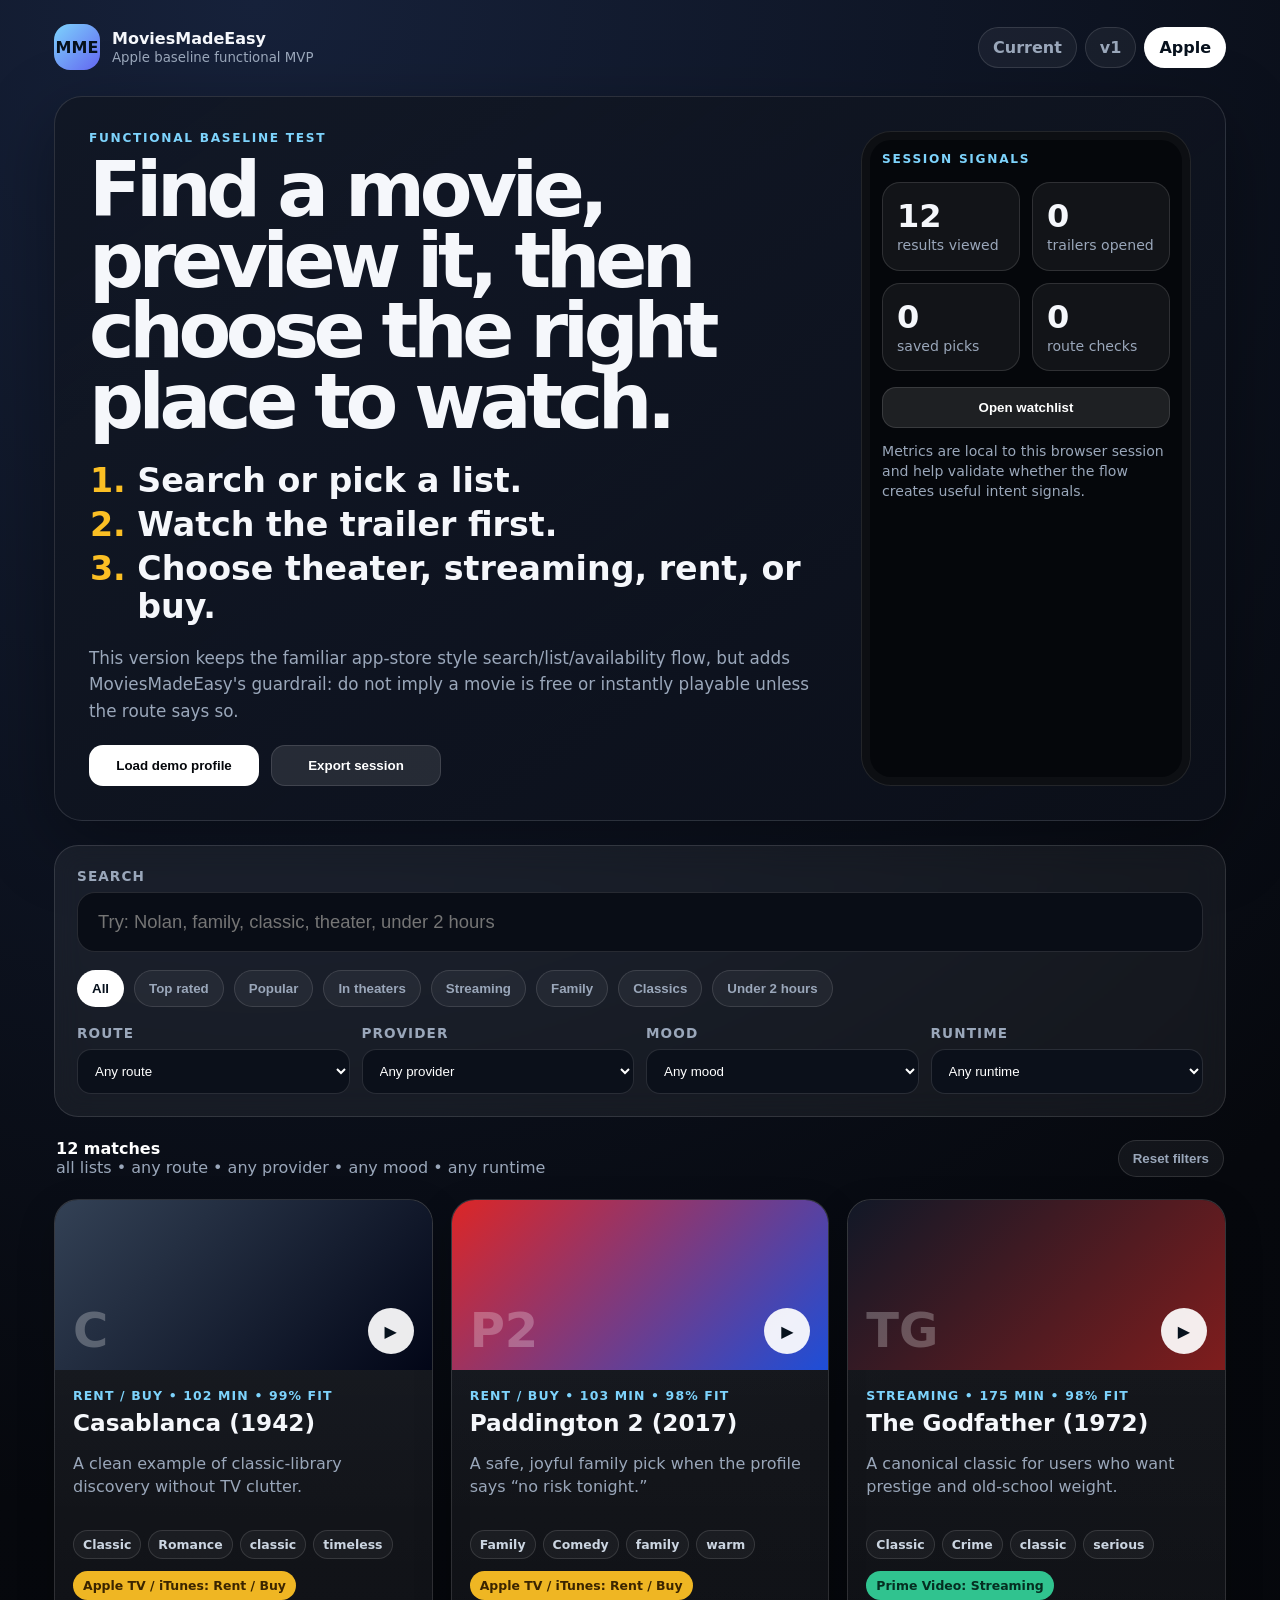
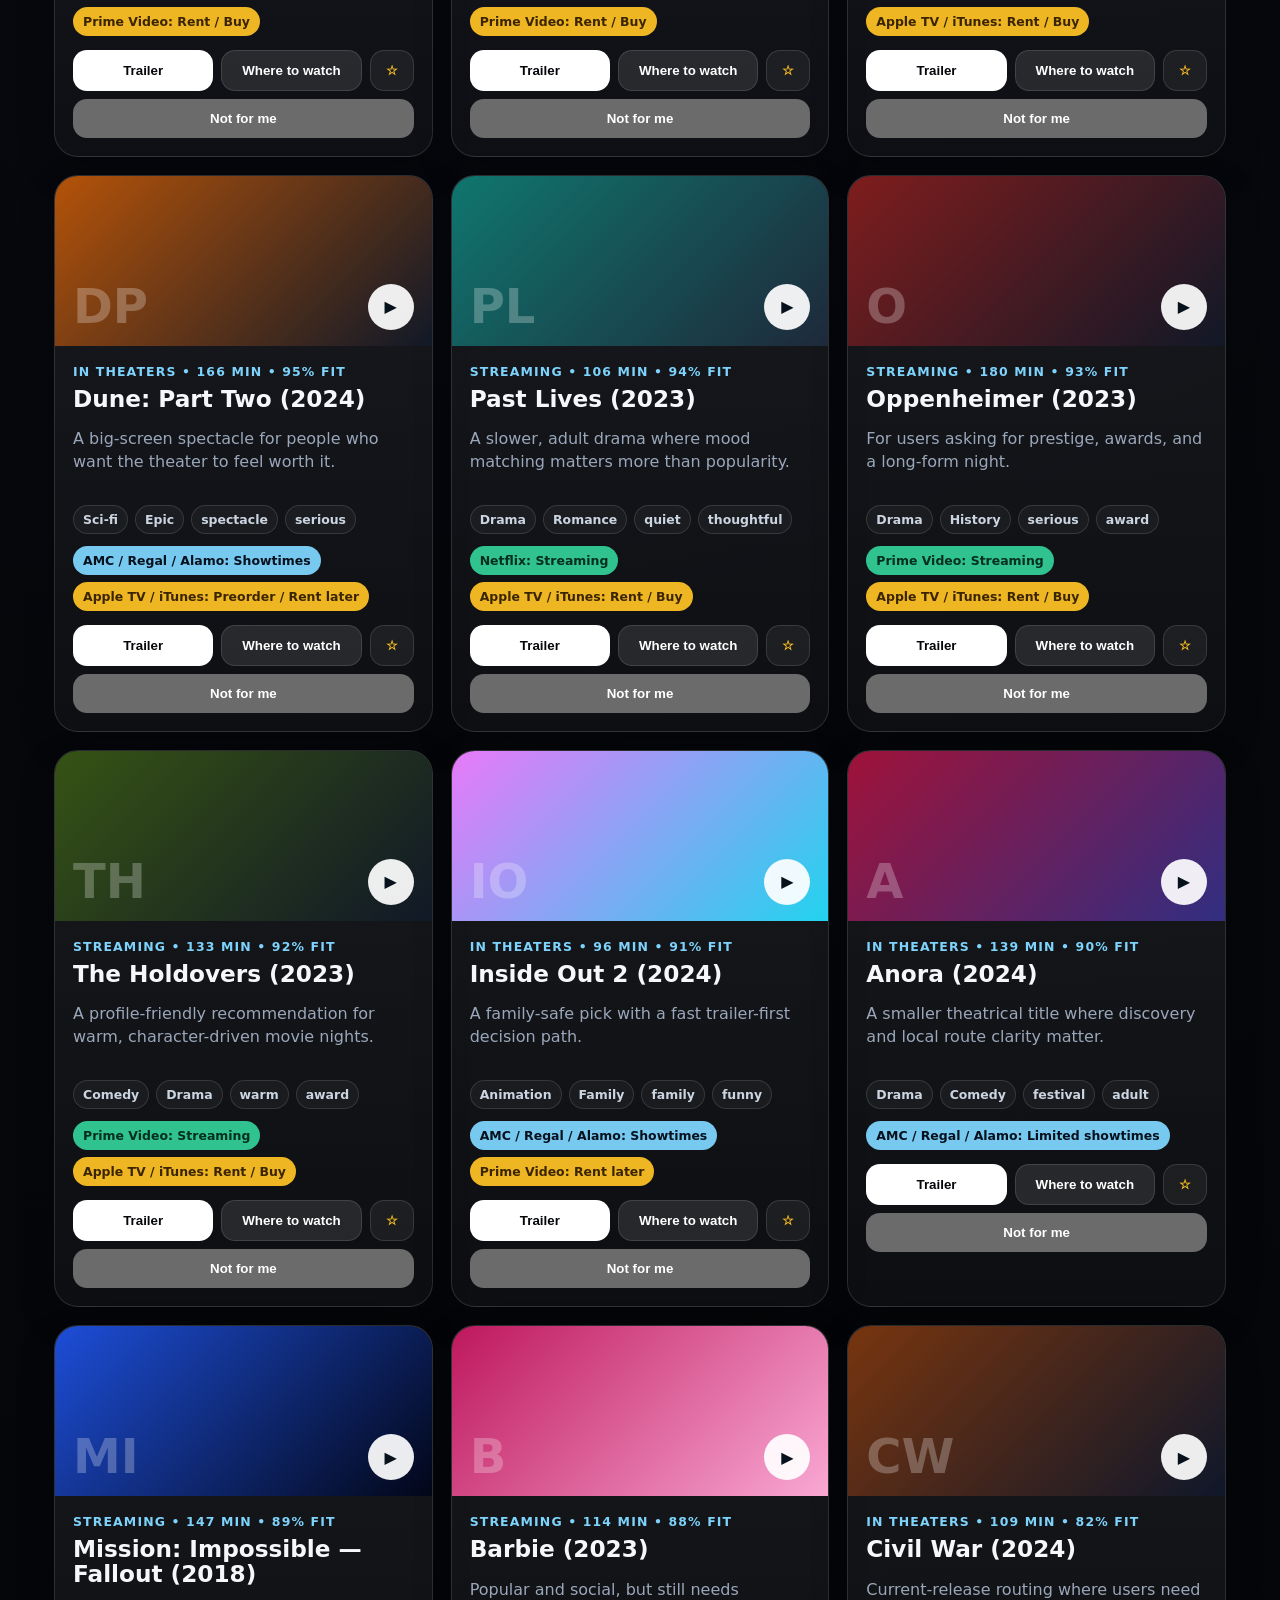
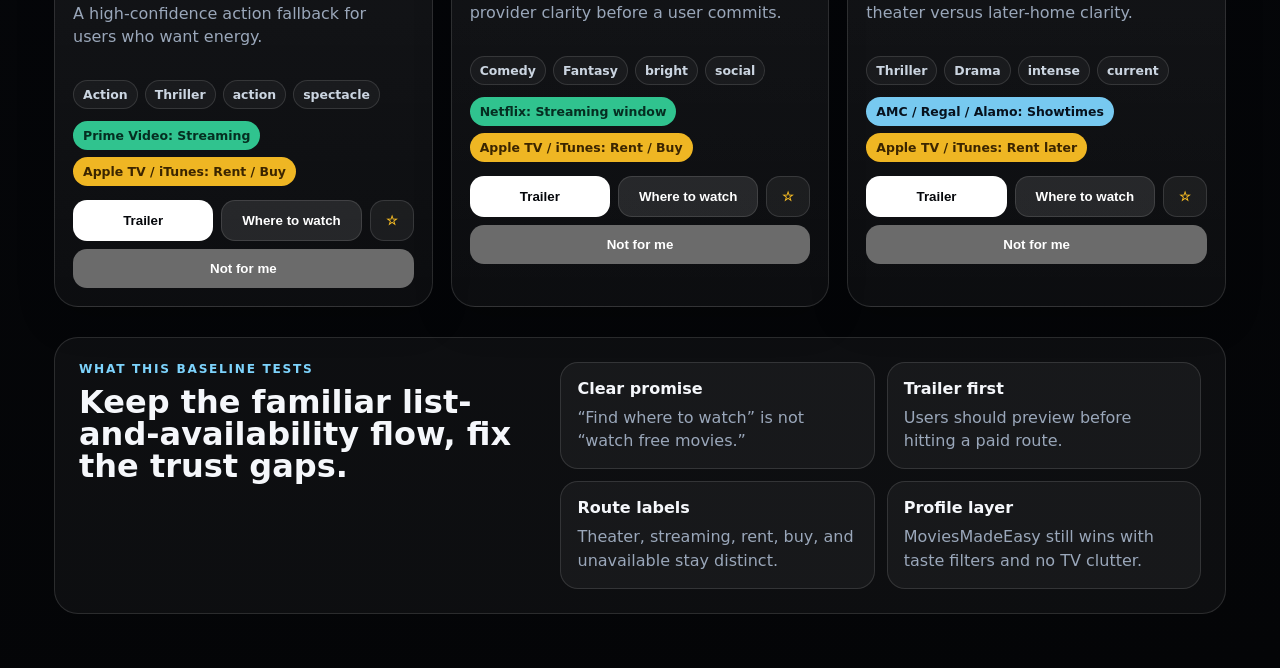
==== mvp/findamovie_mvp_static/apple/index.html @ cdbebbb0 "Polish Apple baseline MVP after VM test" ====
<!doctype html>
<html lang="en">
<head>
  <meta charset="utf-8" />
  <meta name="viewport" content="width=device-width,initial-scale=1" />
  <title>MoviesMadeEasy — Apple Baseline MVP</title>
  <meta name="description" content="Apple App Store baseline-inspired MoviesMadeEasy MVP: search, trailers, watchlist, and clear where-to-watch routing." />
  <link rel="manifest" href="./manifest.webmanifest" />
  <link rel="stylesheet" href="./styles.css" />
</head>
<body>
  <div class="app-shell">
    <header class="topbar">
      <a class="brand" href="../" aria-label="MoviesMadeEasy home">
        <span class="mark">MME</span>
        <span><strong>MoviesMadeEasy</strong><small>Apple baseline functional MVP</small></span>
      </a>
      <nav class="nav-pills" aria-label="Prototype versions">
        <a href="../">Current</a>
        <a href="../v1/">v1</a>
        <a class="active" href="./">Apple</a>
      </nav>
    </header>

    <main>
      <section class="hero">
        <div class="hero-copy">
          <p class="eyebrow">Functional baseline test</p>
          <h1>Find a movie, preview it, then choose the right place to watch.</h1>
          <ol class="hero-steps">
            <li>Search or pick a list.</li>
            <li>Watch the trailer first.</li>
            <li>Choose theater, streaming, rent, or buy.</li>
          </ol>
          <p class="hero-note">This version keeps the familiar app-store style search/list/availability flow, but adds MoviesMadeEasy's guardrail: do not imply a movie is free or instantly playable unless the route says so.</p>
          <div class="hero-actions">
            <button id="loadDemoBtn" class="primary wide">Load demo profile</button>
            <button id="exportBtn" class="secondary wide">Export session</button>
          </div>
        </div>
        <aside class="signal-panel" aria-label="Session signals">
          <p class="eyebrow">Session signals</p>
          <div class="signal-grid">
            <div><strong id="metricViews">0</strong><span>results viewed</span></div>
            <div><strong id="metricTrailers">0</strong><span>trailers opened</span></div>
            <div><strong id="metricSaves">0</strong><span>saved picks</span></div>
            <div><strong id="metricRoutes">0</strong><span>route checks</span></div>
          </div>
          <button id="watchlistBtn" class="secondary full">Open watchlist</button>
          <p class="fineprint">Metrics are local to this browser session and help validate whether the flow creates useful intent signals.</p>
        </aside>
      </section>

      <section class="control-panel" aria-label="Movie search controls">
        <label class="search-box">
          <span>Search</span>
          <input id="searchInput" type="search" placeholder="Try: Nolan, family, classic, theater, under 2 hours" autocomplete="off" />
        </label>

        <div class="quick-lists" role="group" aria-label="Curated lists">
          <button class="chip active" data-list="all">All</button>
          <button class="chip" data-list="top">Top rated</button>
          <button class="chip" data-list="popular">Popular</button>
          <button class="chip" data-list="theaters">In theaters</button>
          <button class="chip" data-list="streaming">Streaming</button>
          <button class="chip" data-list="family">Family</button>
          <button class="chip" data-list="classics">Classics</button>
          <button class="chip" data-list="under2">Under 2 hours</button>
        </div>

        <div class="filters">
          <label>Route
            <select id="routeFilter">
              <option value="all">Any route</option>
              <option value="theater">Theater</option>
              <option value="streaming">Streaming</option>
              <option value="rent-buy">Rent / Buy</option>
            </select>
          </label>
          <label>Provider
            <select id="providerFilter">
              <option value="all">Any provider</option>
              <option value="Netflix">Netflix</option>
              <option value="Prime Video">Prime Video</option>
              <option value="Apple TV / iTunes">Apple TV / iTunes</option>
              <option value="AMC / Regal / Alamo">AMC / Regal / Alamo</option>
            </select>
          </label>
          <label>Mood
            <select id="moodFilter">
              <option value="all">Any mood</option>
              <option value="family">Family</option>
              <option value="classic">Classic</option>
              <option value="serious">Serious</option>
              <option value="funny">Funny</option>
              <option value="award">Award / prestige</option>
            </select>
          </label>
          <label>Runtime
            <select id="runtimeFilter">
              <option value="all">Any runtime</option>
              <option value="under120">Under 2 hours</option>
              <option value="over120">Epic / long</option>
            </select>
          </label>
        </div>
      </section>

      <section class="status-row" aria-live="polite">
        <div><strong id="resultCount">0 matches</strong><span id="activeSummary">Showing all baseline cards</span></div>
        <button id="resetBtn" class="ghost">Reset filters</button>
      </section>

      <section id="movieGrid" class="movie-grid" aria-label="Movie results"></section>

      <section id="emptyState" class="empty-state" hidden>
        <p class="eyebrow">No matches</p>
        <h2>No movie matched that exact combination.</h2>
        <p>Try clearing one filter, switching route/provider, or using a broader mood like classic, family, serious, or funny.</p>
        <button id="emptyResetBtn" class="primary wide">Reset and show all movies</button>
      </section>

      <section class="baseline-lessons">
        <div>
          <p class="eyebrow">What this baseline tests</p>
          <h2>Keep the familiar list-and-availability flow, fix the trust gaps.</h2>
        </div>
        <div class="lesson-grid">
          <article><b>Clear promise</b><span>“Find where to watch” is not “watch free movies.”</span></article>
          <article><b>Trailer first</b><span>Users should preview before hitting a paid route.</span></article>
          <article><b>Route labels</b><span>Theater, streaming, rent, buy, and unavailable stay distinct.</span></article>
          <article><b>Profile layer</b><span>MoviesMadeEasy still wins with taste filters and no TV clutter.</span></article>
        </div>
      </section>
    </main>
  </div>

  <dialog id="detailsDialog">
    <div class="dialog-card">
      <button id="closeDialog" class="close" aria-label="Close details">×</button>
      <div id="dialogBody"></div>
    </div>
  </dialog>

  <dialog id="watchlistDialog">
    <div class="dialog-card">
      <button id="closeWatchlist" class="close" aria-label="Close watchlist">×</button>
      <div id="watchlistBody"></div>
    </div>
  </dialog>

  <template id="movieTemplate">
    <article class="movie-card">
      <div class="poster" aria-hidden="true"><span></span></div>
      <div class="card-body">
        <div class="card-kicker"></div>
        <h3></h3>
        <p class="synopsis"></p>
        <div class="badges"></div>
        <div class="availability"></div>
        <div class="card-actions">
          <button class="primary trailer-btn">Trailer</button>
          <button class="secondary details-btn">Where to watch</button>
          <button class="icon save-btn" aria-label="Save movie">☆</button>
          <button class="danger not-btn">Not for me</button>
        </div>
      </div>
    </article>
  </template>

  <script src="./app.js"></script>
</body>
</html>
---- mvp/findamovie_mvp_static/apple/styles.css ----
:root{
  color-scheme:dark;
  --bg:#06080d;--panel:#111724;--panel2:#171f31;--line:rgba(255,255,255,.12);
  --text:#f5f7fb;--muted:#9aa7ba;--accent:#7dd3fc;--accent2:#fbbf24;--good:#34d399;--warn:#fb7185;
  --shadow:0 22px 70px rgba(0,0,0,.35);--radius:28px;
  font-family:Inter, ui-sans-serif, system-ui, -apple-system, BlinkMacSystemFont, "Segoe UI", sans-serif;
}
*{box-sizing:border-box} body{margin:0;background:radial-gradient(circle at 20% 0%,#16213a 0,#06080d 38%,#040507 100%);color:var(--text)}
a{color:inherit;text-decoration:none}.app-shell{max-width:1220px;margin:0 auto;padding:24px}.topbar{display:flex;justify-content:space-between;gap:18px;align-items:center;margin-bottom:26px}.brand{display:flex;gap:12px;align-items:center}.mark{display:grid;place-items:center;width:46px;height:46px;border-radius:16px;background:linear-gradient(135deg,var(--accent),#6366f1);font-weight:900;color:#06111c}.brand small{display:block;color:var(--muted);margin-top:2px}.nav-pills{display:flex;gap:8px;flex-wrap:wrap}.nav-pills a,.chip,.ghost{border:1px solid var(--line);background:rgba(255,255,255,.05);border-radius:999px;padding:10px 14px;color:var(--muted);font-weight:700}.nav-pills a.active,.chip.active{background:#fff;color:#07111d}.hero{display:grid;grid-template-columns:minmax(0,1fr) 330px;gap:32px;align-items:stretch;padding:34px;border:1px solid var(--line);border-radius:var(--radius);background:linear-gradient(145deg,rgba(17,23,36,.92),rgba(12,16,26,.75));box-shadow:var(--shadow)}.eyebrow{text-transform:uppercase;letter-spacing:.14em;font-size:.76rem;color:var(--accent);font-weight:900;margin:0 0 10px}.hero h1{font-size:clamp(2.4rem,6vw,5.6rem);line-height:.92;letter-spacing:-.07em;margin:0 0 24px}.hero-steps{margin:0 0 18px;padding-left:1.45em;font-size:clamp(1.25rem,2.6vw,2.1rem);font-weight:900;line-height:1.15}.hero-steps li{margin:.18em 0}.hero-steps li::marker{color:var(--accent2)}.hero-note{max-width:780px;color:var(--muted);font-size:1.05rem;line-height:1.6}.hero-actions{display:flex;gap:12px;flex-wrap:wrap;margin-top:20px}.wide{min-width:170px}.signal-panel{background:#05070b;border:1px solid var(--line);border-radius:30px;padding:20px;box-shadow:inset 0 0 0 8px rgba(255,255,255,.03)}.signal-grid{display:grid;grid-template-columns:1fr 1fr;gap:12px;margin:16px 0}.signal-grid div{border:1px solid var(--line);border-radius:18px;padding:14px;background:rgba(255,255,255,.055)}.signal-grid strong{display:block;font-size:2rem}.signal-grid span,.fineprint{color:var(--muted);font-size:.88rem;line-height:1.4}.full{width:100%}.control-panel{margin-top:24px;padding:22px;border:1px solid var(--line);border-radius:24px;background:rgba(255,255,255,.055);backdrop-filter:blur(14px)}.search-box{display:block}.search-box span,.filters label{display:block;color:var(--muted);font-size:.85rem;font-weight:800;text-transform:uppercase;letter-spacing:.08em}.search-box input{width:100%;margin-top:8px;border:1px solid var(--line);border-radius:18px;background:#090d16;color:#fff;padding:18px 20px;font-size:1.15rem;outline:none}.search-box input:focus{border-color:var(--accent);box-shadow:0 0 0 4px rgba(125,211,252,.12)}.quick-lists{display:flex;gap:10px;flex-wrap:wrap;margin:18px 0}.chip{cursor:pointer}.filters{display:grid;grid-template-columns:repeat(4,minmax(0,1fr));gap:12px}.filters select{width:100%;margin-top:8px;border:1px solid var(--line);border-radius:14px;background:#0b101a;color:#fff;padding:13px}.status-row{display:flex;gap:12px;align-items:center;justify-content:space-between;margin:22px 2px;color:var(--muted)}.status-row strong{display:block;color:#fff}.status-row span{display:block}.ghost{cursor:pointer}.movie-grid{display:grid;grid-template-columns:repeat(3,minmax(0,1fr));gap:18px}.movie-card{display:grid;grid-template-rows:170px 1fr;overflow:hidden;border:1px solid var(--line);border-radius:24px;background:linear-gradient(180deg,rgba(255,255,255,.075),rgba(255,255,255,.035));box-shadow:0 14px 36px rgba(0,0,0,.22)}.poster{background:linear-gradient(135deg,var(--posterA,#1d4ed8),var(--posterB,#0f172a));position:relative}.poster span{position:absolute;left:18px;bottom:16px;font-weight:900;font-size:3rem;line-height:1;color:rgba(255,255,255,.26)}.poster::after{content:"▶";position:absolute;right:18px;bottom:16px;width:46px;height:46px;border-radius:50%;background:rgba(255,255,255,.92);color:#06111c;display:grid;place-items:center;font-weight:900}.card-body{padding:18px}.card-kicker{font-size:.78rem;text-transform:uppercase;color:var(--accent);letter-spacing:.09em;font-weight:900}.movie-card h3{font-size:1.45rem;line-height:1.05;margin:8px 0}.synopsis{color:var(--muted);line-height:1.45;min-height:62px}.badges,.availability{display:flex;gap:7px;flex-wrap:wrap;margin:12px 0}.badge,.provider{border:1px solid var(--line);border-radius:999px;padding:6px 9px;font-size:.78rem;font-weight:800;color:#cbd5e1;background:rgba(255,255,255,.04)}.provider.available{color:#052e21;background:rgba(52,211,153,.92);border-color:transparent}.provider.paid{color:#3b2500;background:rgba(251,191,36,.95);border-color:transparent}.provider.theater{color:#07111d;background:rgba(125,211,252,.95);border-color:transparent}.card-actions{display:grid;grid-template-columns:1fr 1fr 44px;gap:8px;margin-top:14px}.card-actions .danger{grid-column:1/-1}.primary,.secondary,.icon,.danger{border:0;border-radius:14px;padding:12px;font-weight:900;cursor:pointer}.primary{background:#fff;color:#05070b}.secondary{background:rgba(255,255,255,.1);color:#fff;border:1px solid var(--line)}.icon{background:rgba(255,255,255,.06);color:var(--accent2);border:1px solid var(--line)}.baseline-lessons{display:grid;grid-template-columns:1fr 1.4fr;gap:24px;margin:30px 0;padding:24px;border:1px solid var(--line);border-radius:24px;background:rgba(255,255,255,.04)}.baseline-lessons h2{font-size:2rem;line-height:1;margin:0}.lesson-grid{display:grid;grid-template-columns:repeat(2,minmax(0,1fr));gap:12px}.lesson-grid article{border:1px solid var(--line);border-radius:18px;padding:16px;background:rgba(255,255,255,.045)}.lesson-grid b,.lesson-grid span{display:block}.lesson-grid span{color:var(--muted);margin-top:8px;line-height:1.45}dialog{border:0;background:transparent;padding:0;max-width:min(800px,94vw)}dialog::backdrop{background:rgba(0,0,0,.72);backdrop-filter:blur(10px)}.dialog-card{position:relative;padding:26px;border:1px solid var(--line);border-radius:26px;background:#0b101a;box-shadow:var(--shadow)}.close{position:absolute;right:16px;top:16px;border:0;width:42px;height:42px;border-radius:50%;background:#fff;color:#111;font-size:1.5rem;cursor:pointer}.dialog-card h2{font-size:2.3rem;margin:0 48px 8px 0}.route-list{display:grid;gap:10px;margin-top:16px}.route-row{display:flex;justify-content:space-between;gap:16px;border:1px solid var(--line);border-radius:16px;padding:14px;background:rgba(255,255,255,.04)}.route-row span{color:var(--muted)}.watchlist-item{display:grid;grid-template-columns:1fr auto;gap:12px;border:1px solid var(--line);border-radius:16px;padding:14px;margin:10px 0;background:rgba(255,255,255,.045)}.watchlist-item b,.watchlist-item span{display:block}.watchlist-item span{margin-top:4px;color:var(--muted)}.empty{padding:20px;border:1px dashed var(--line);border-radius:18px;color:var(--muted)}
@media (max-width:980px){.hero{grid-template-columns:1fr}.movie-grid{grid-template-columns:repeat(2,minmax(0,1fr))}.baseline-lessons{grid-template-columns:1fr}.filters{grid-template-columns:repeat(2,minmax(0,1fr))}}@media (max-width:620px){.app-shell{padding:14px}.topbar{align-items:flex-start;flex-direction:column}.hero{padding:22px}.movie-grid,.lesson-grid,.filters{grid-template-columns:1fr}.card-actions{grid-template-columns:1fr}.card-actions .danger{grid-column:auto}.status-row{align-items:flex-start;flex-direction:column}.signal-grid{grid-template-columns:1fr}}

.empty-state{margin:22px 0;padding:26px;border:1px dashed var(--line);border-radius:24px;background:rgba(255,255,255,.035);text-align:left}.empty-state h2{margin:0 0 10px;font-size:1.9rem}.empty-state p{color:var(--muted);line-height:1.55;max-width:680px}.empty-state[hidden]{display:none!important}
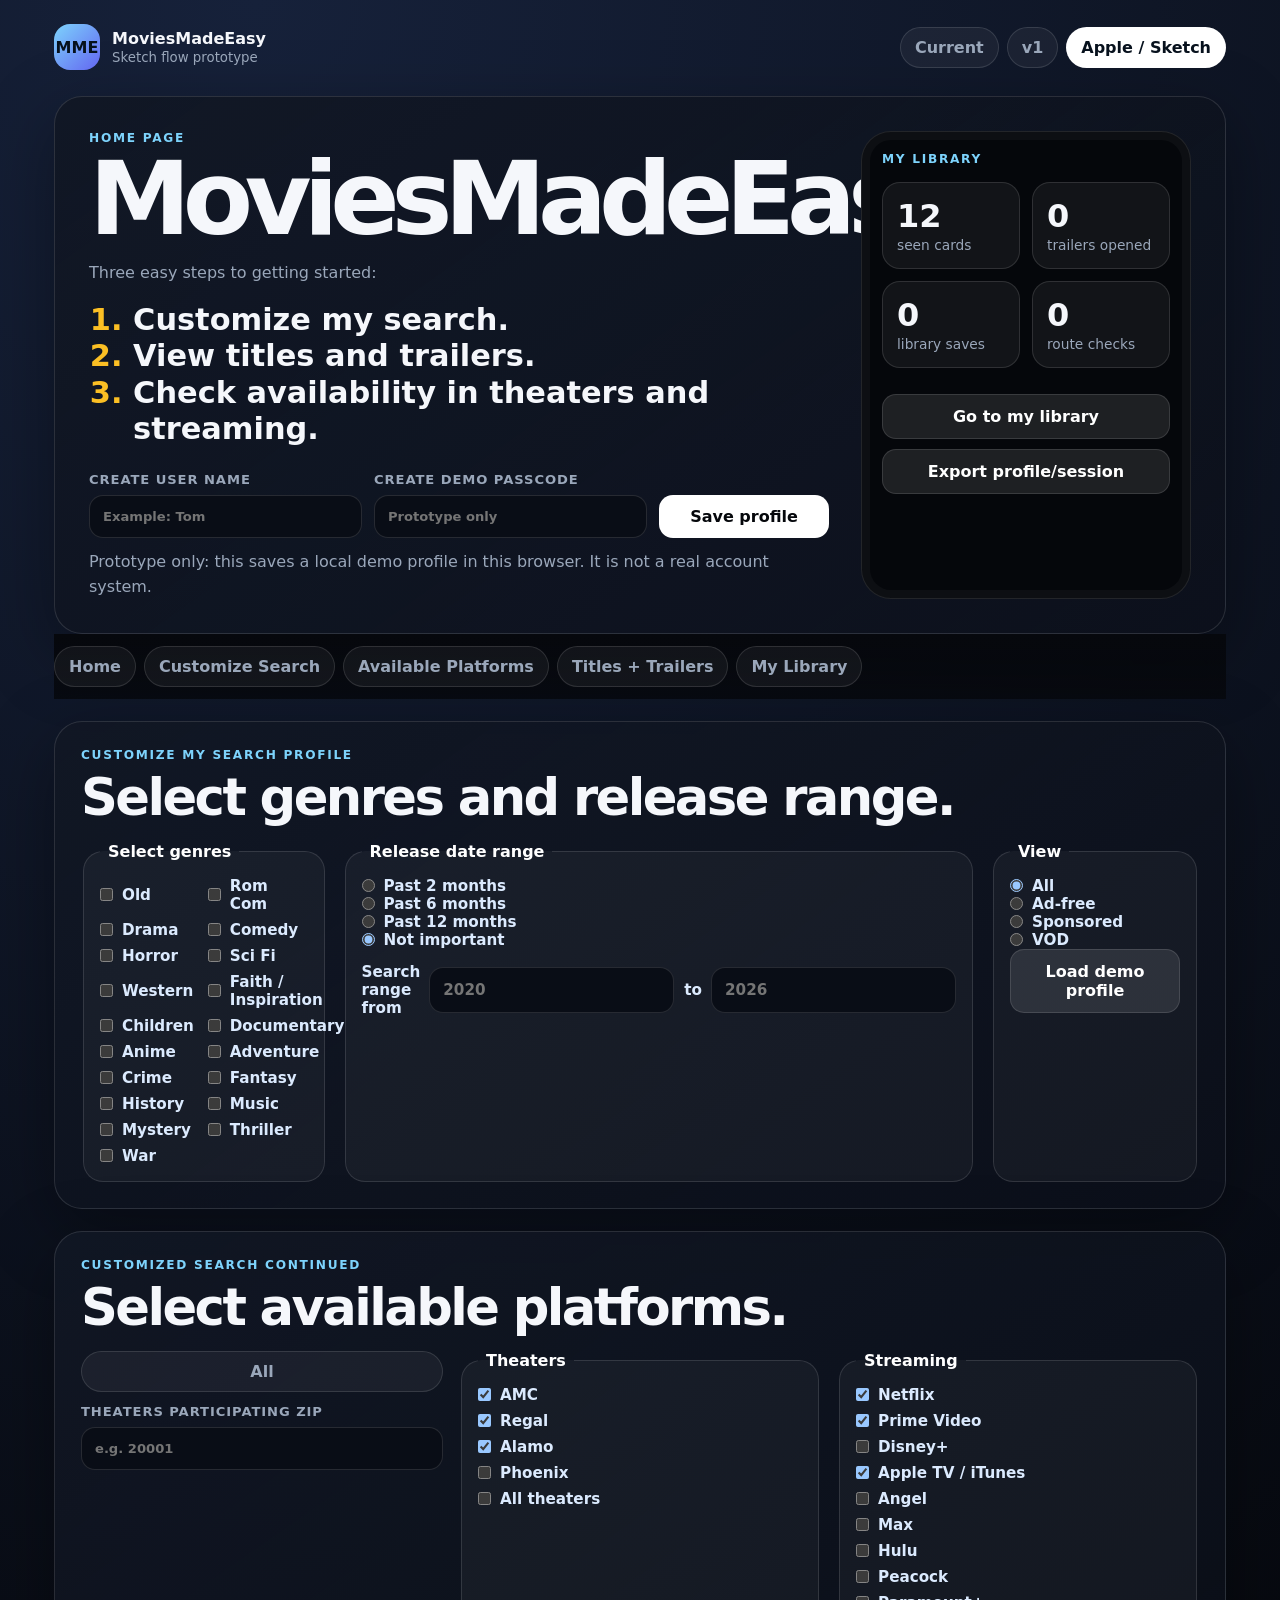
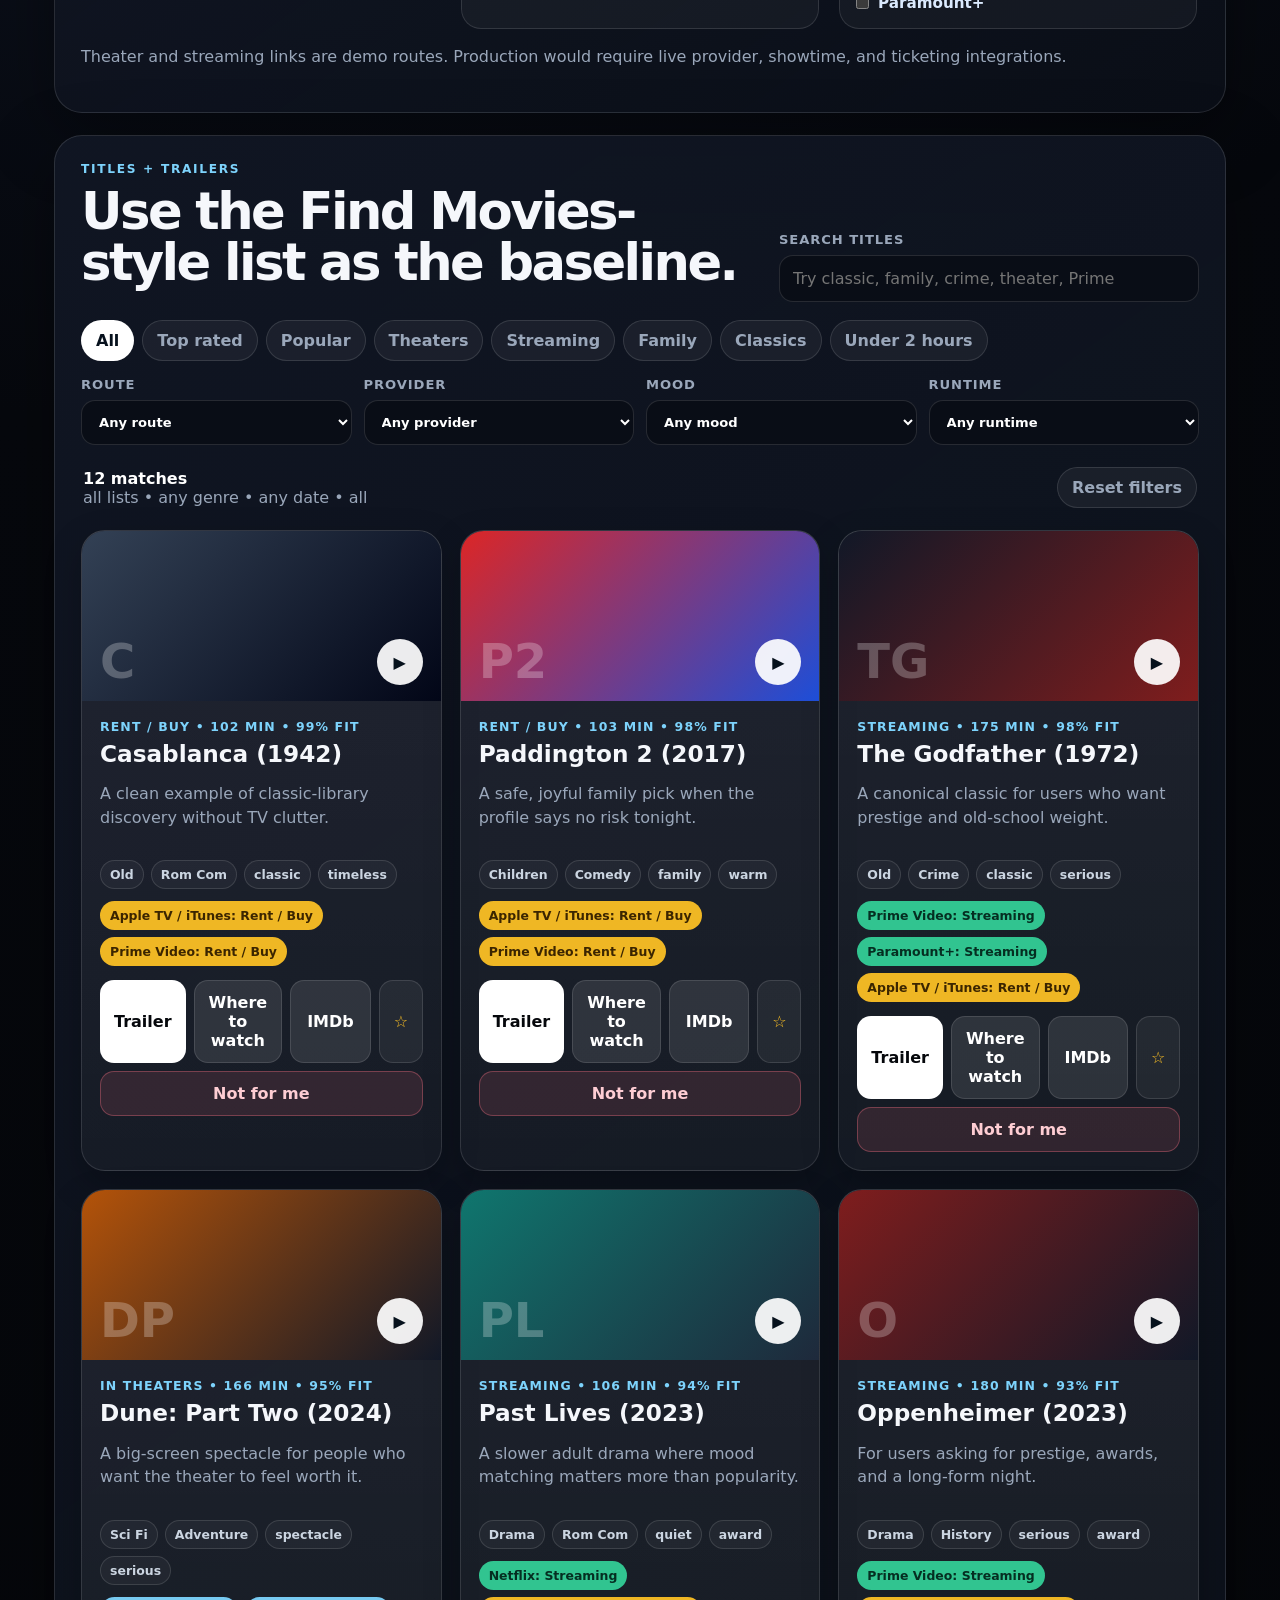
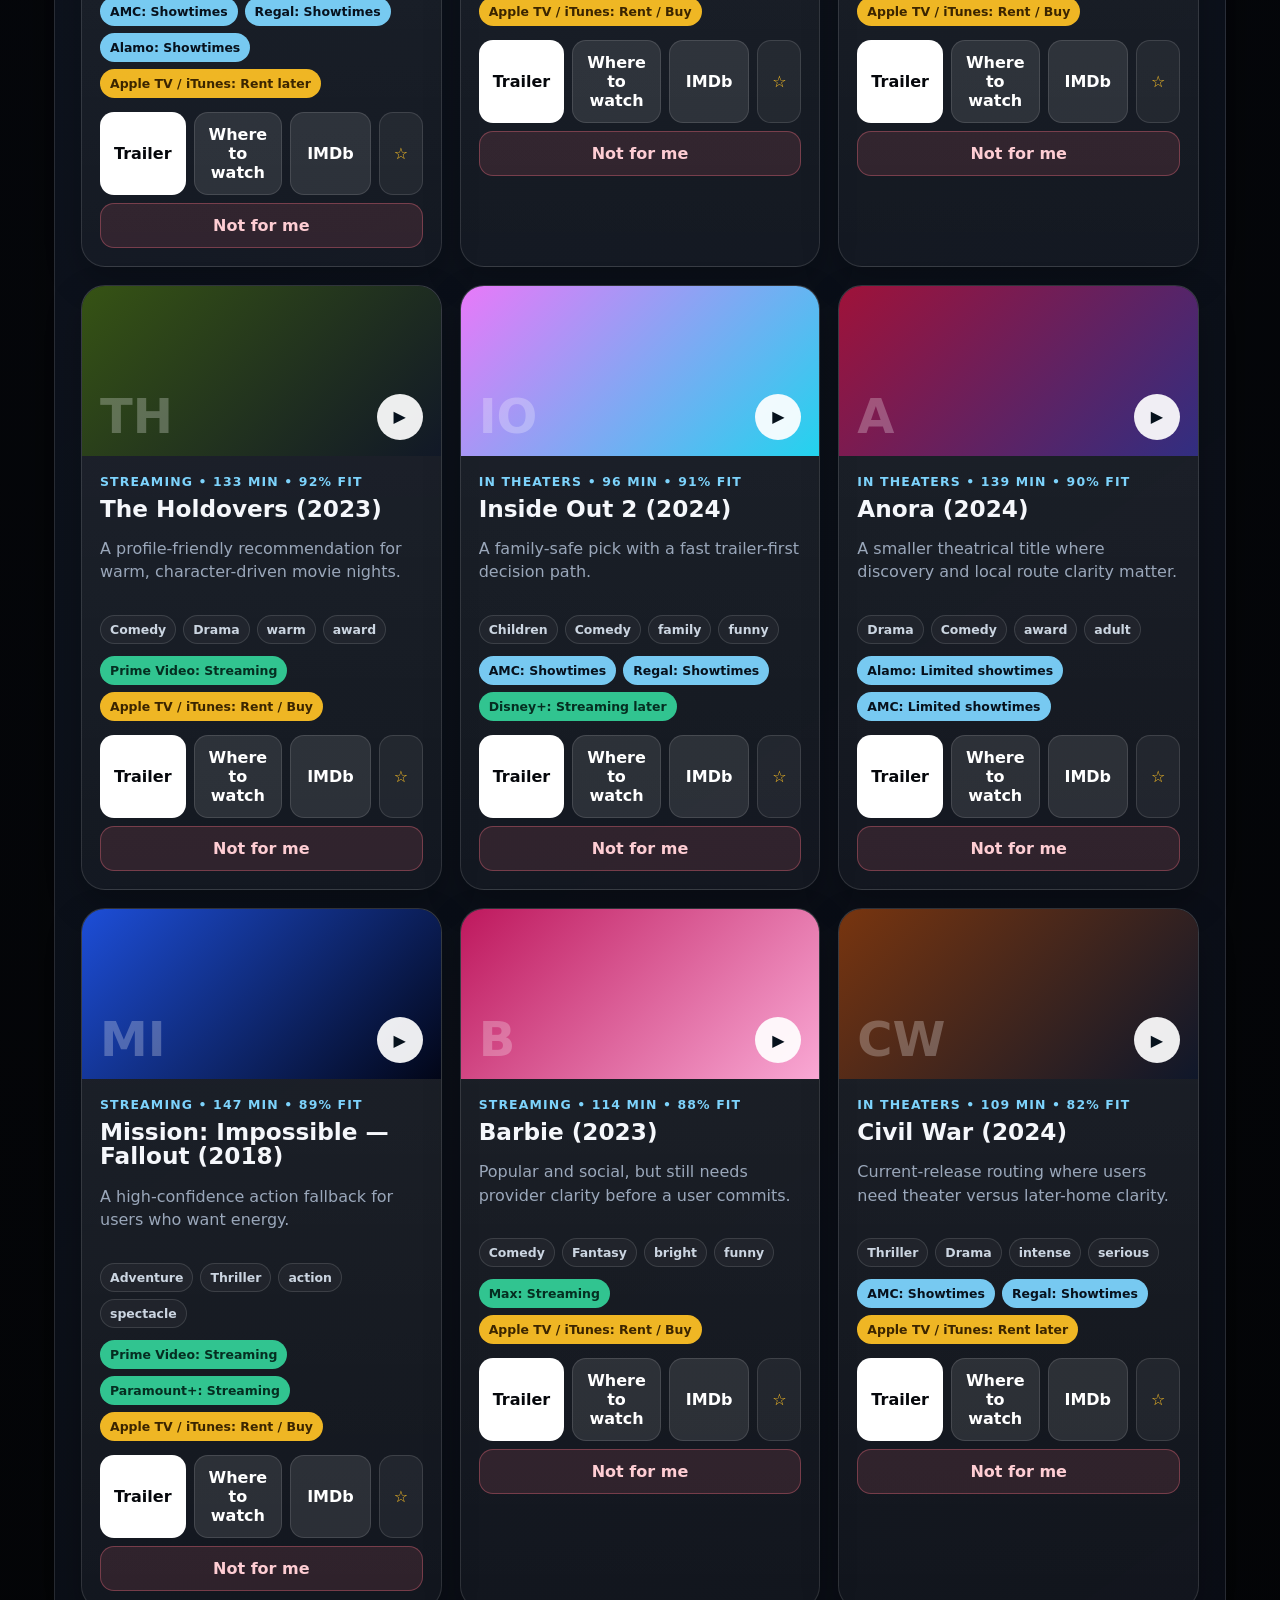
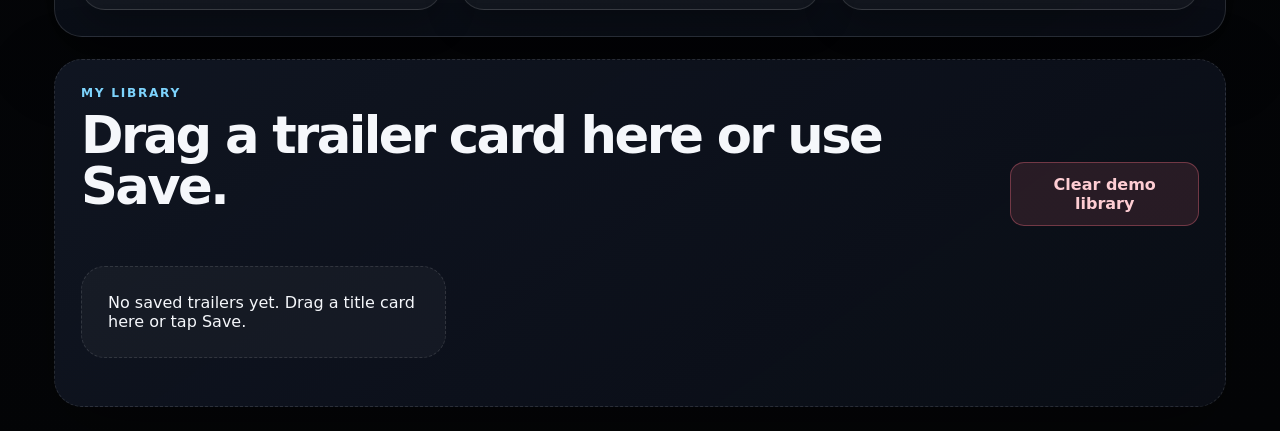
==== commit dabce254: "Apply handwritten sketch flow to Apple MVP" ====
--- a/mvp/findamovie_mvp_static/apple/index.html
+++ b/mvp/findamovie_mvp_static/apple/index.html
@@ -3,8 +3,8 @@
 <head>
   <meta charset="utf-8" />
   <meta name="viewport" content="width=device-width,initial-scale=1" />
-  <title>MoviesMadeEasy — Apple Baseline MVP</title>
-  <meta name="description" content="Apple App Store baseline-inspired MoviesMadeEasy MVP: search, trailers, watchlist, and clear where-to-watch routing." />
+  <title>MoviesMadeEasy — Sketch Flow MVP</title>
+  <meta name="description" content="MoviesMadeEasy prototype from hand-sketched home, search profile, platforms, trailers, and library flow." />
   <link rel="manifest" href="./manifest.webmanifest" />
   <link rel="stylesheet" href="./styles.css" />
 </head>
@@ -13,55 +13,124 @@
     <header class="topbar">
       <a class="brand" href="../" aria-label="MoviesMadeEasy home">
         <span class="mark">MME</span>
-        <span><strong>MoviesMadeEasy</strong><small>Apple baseline functional MVP</small></span>
+        <span><strong>MoviesMadeEasy</strong><small>Sketch flow prototype</small></span>
       </a>
       <nav class="nav-pills" aria-label="Prototype versions">
         <a href="../">Current</a>
         <a href="../v1/">v1</a>
-        <a class="active" href="./">Apple</a>
+        <a class="active" href="./">Apple / Sketch</a>
       </nav>
     </header>
 
     <main>
-      <section class="hero">
+      <section class="hero" id="home">
         <div class="hero-copy">
-          <p class="eyebrow">Functional baseline test</p>
-          <h1>Find a movie, preview it, then choose the right place to watch.</h1>
+          <p class="eyebrow">Home page</p>
+          <h1>MoviesMadeEasy</h1>
+          <p class="hero-note">Three easy steps to getting started:</p>
           <ol class="hero-steps">
-            <li>Search or pick a list.</li>
-            <li>Watch the trailer first.</li>
-            <li>Choose theater, streaming, rent, or buy.</li>
+            <li>Customize my search.</li>
+            <li>View titles and trailers.</li>
+            <li>Check availability in theaters and streaming.</li>
           </ol>
-          <p class="hero-note">This version keeps the familiar app-store style search/list/availability flow, but adds MoviesMadeEasy's guardrail: do not imply a movie is free or instantly playable unless the route says so.</p>
-          <div class="hero-actions">
-            <button id="loadDemoBtn" class="primary wide">Load demo profile</button>
-            <button id="exportBtn" class="secondary wide">Export session</button>
+          <div class="home-account">
+            <label>Create user name<input id="userNameInput" autocomplete="username" placeholder="Example: Tom" /></label>
+            <label>Create demo passcode<input id="passcodeInput" type="password" autocomplete="new-password" placeholder="Prototype only" /></label>
+            <button id="saveProfileBtn" class="primary wide">Save profile</button>
+            <p class="fineprint">Prototype only: this saves a local demo profile in this browser. It is not a real account system.</p>
           </div>
         </div>
         <aside class="signal-panel" aria-label="Session signals">
-          <p class="eyebrow">Session signals</p>
+          <p class="eyebrow">My library</p>
           <div class="signal-grid">
-            <div><strong id="metricViews">0</strong><span>results viewed</span></div>
+            <div><strong id="metricViews">0</strong><span>seen cards</span></div>
             <div><strong id="metricTrailers">0</strong><span>trailers opened</span></div>
-            <div><strong id="metricSaves">0</strong><span>saved picks</span></div>
+            <div><strong id="metricSaves">0</strong><span>library saves</span></div>
             <div><strong id="metricRoutes">0</strong><span>route checks</span></div>
           </div>
-          <button id="watchlistBtn" class="secondary full">Open watchlist</button>
-          <p class="fineprint">Metrics are local to this browser session and help validate whether the flow creates useful intent signals.</p>
+          <button id="libraryTopBtn" class="secondary full">Go to my library</button>
+          <button id="exportBtn" class="secondary full">Export profile/session</button>
         </aside>
       </section>
 
-      <section class="control-panel" aria-label="Movie search controls">
-        <label class="search-box">
-          <span>Search</span>
-          <input id="searchInput" type="search" placeholder="Try: Nolan, family, classic, theater, under 2 hours" autocomplete="off" />
-        </label>
+      <nav class="flow-tabs" aria-label="MoviesMadeEasy flow">
+        <a href="#home">Home</a>
+        <a href="#profile">Customize Search</a>
+        <a href="#platforms">Available Platforms</a>
+        <a href="#titles">Titles + Trailers</a>
+        <a href="#library">My Library</a>
+      </nav>
+
+      <section id="profile" class="panel-block">
+        <div class="section-head">
+          <p class="eyebrow">Customize my search profile</p>
+          <h2>Select genres and release range.</h2>
+        </div>
+        <div class="profile-grid">
+          <fieldset class="genre-box">
+            <legend>Select genres</legend>
+            <div id="genreList" class="check-grid"></div>
+          </fieldset>
+          <fieldset class="release-box">
+            <legend>Release date range</legend>
+            <label><input type="radio" name="releaseRange" value="2" /> Past 2 months</label>
+            <label><input type="radio" name="releaseRange" value="6" /> Past 6 months</label>
+            <label><input type="radio" name="releaseRange" value="12" /> Past 12 months</label>
+            <label><input type="radio" name="releaseRange" value="any" checked /> Not important</label>
+            <div class="date-range">
+              <label>Search range from<input id="fromYearInput" inputmode="numeric" placeholder="2020" /></label>
+              <label>to<input id="toYearInput" inputmode="numeric" placeholder="2026" /></label>
+            </div>
+          </fieldset>
+          <fieldset class="view-box">
+            <legend>View</legend>
+            <label><input type="radio" name="viewType" value="all" checked /> All</label>
+            <label><input type="radio" name="viewType" value="ad-free" /> Ad-free</label>
+            <label><input type="radio" name="viewType" value="sponsored" /> Sponsored</label>
+            <label><input type="radio" name="viewType" value="vod" /> VOD</label>
+            <button id="loadDemoBtn" class="secondary wide">Load demo profile</button>
+          </fieldset>
+        </div>
+      </section>
+
+      <section id="platforms" class="panel-block">
+        <div class="section-head">
+          <p class="eyebrow">Customized search continued</p>
+          <h2>Select available platforms.</h2>
+        </div>
+        <div class="platform-layout">
+          <div class="platform-controls">
+            <button id="selectAllPlatformsBtn" class="chip">All</button>
+            <label class="zip-box">Theaters participating ZIP<input id="zipInput" inputmode="numeric" maxlength="10" placeholder="e.g. 20001" /></label>
+          </div>
+          <fieldset>
+            <legend>Theaters</legend>
+            <div id="theaterList" class="check-grid compact"></div>
+          </fieldset>
+          <fieldset>
+            <legend>Streaming</legend>
+            <div id="streamingList" class="check-grid compact"></div>
+          </fieldset>
+        </div>
+        <p class="fineprint">Theater and streaming links are demo routes. Production would require live provider, showtime, and ticketing integrations.</p>
+      </section>
+
+      <section id="titles" class="panel-block">
+        <div class="section-head split-head">
+          <div>
+            <p class="eyebrow">Titles + Trailers</p>
+            <h2>Use the Find Movies-style list as the baseline.</h2>
+          </div>
+          <div class="head-actions">
+            <label class="search-box"><span>Search titles</span><input id="searchInput" type="search" placeholder="Try classic, family, crime, theater, Prime" /></label>
+          </div>
+        </div>
 
         <div class="quick-lists" role="group" aria-label="Curated lists">
           <button class="chip active" data-list="all">All</button>
           <button class="chip" data-list="top">Top rated</button>
           <button class="chip" data-list="popular">Popular</button>
-          <button class="chip" data-list="theaters">In theaters</button>
+          <button class="chip" data-list="theaters">Theaters</button>
           <button class="chip" data-list="streaming">Streaming</button>
           <button class="chip" data-list="family">Family</button>
           <button class="chip" data-list="classics">Classics</button>
@@ -69,88 +138,44 @@
         </div>
 
         <div class="filters">
-          <label>Route
-            <select id="routeFilter">
-              <option value="all">Any route</option>
-              <option value="theater">Theater</option>
-              <option value="streaming">Streaming</option>
-              <option value="rent-buy">Rent / Buy</option>
-            </select>
-          </label>
-          <label>Provider
-            <select id="providerFilter">
-              <option value="all">Any provider</option>
-              <option value="Netflix">Netflix</option>
-              <option value="Prime Video">Prime Video</option>
-              <option value="Apple TV / iTunes">Apple TV / iTunes</option>
-              <option value="AMC / Regal / Alamo">AMC / Regal / Alamo</option>
-            </select>
-          </label>
-          <label>Mood
-            <select id="moodFilter">
-              <option value="all">Any mood</option>
-              <option value="family">Family</option>
-              <option value="classic">Classic</option>
-              <option value="serious">Serious</option>
-              <option value="funny">Funny</option>
-              <option value="award">Award / prestige</option>
-            </select>
-          </label>
-          <label>Runtime
-            <select id="runtimeFilter">
-              <option value="all">Any runtime</option>
-              <option value="under120">Under 2 hours</option>
-              <option value="over120">Epic / long</option>
-            </select>
-          </label>
+          <label>Route<select id="routeFilter"><option value="all">Any route</option><option value="theater">Theater</option><option value="streaming">Streaming</option><option value="rent-buy">Rent / Buy</option></select></label>
+          <label>Provider<select id="providerFilter"><option value="all">Selected platforms</option></select></label>
+          <label>Mood<select id="moodFilter"><option value="all">Any mood</option><option value="family">Family</option><option value="classic">Classic</option><option value="serious">Serious</option><option value="funny">Funny</option><option value="award">Award / prestige</option></select></label>
+          <label>Runtime<select id="runtimeFilter"><option value="all">Any runtime</option><option value="under120">Under 2 hours</option><option value="over120">Epic / long</option></select></label>
         </div>
+
+        <section class="status-row" aria-live="polite">
+          <div><strong id="resultCount">0 matches</strong><span id="activeSummary">Showing all baseline cards</span></div>
+          <button id="resetBtn" class="ghost">Reset filters</button>
+        </section>
+
+        <section id="movieGrid" class="movie-grid" aria-label="Movie results"></section>
+
+        <section id="emptyState" class="empty-state" hidden>
+          <p class="eyebrow">No matches</p>
+          <h2>No movie matched that exact combination.</h2>
+          <p>Try clearing a genre, route, platform, or release-date rule.</p>
+          <button id="emptyResetBtn" class="primary wide">Reset and show all movies</button>
+        </section>
       </section>
 
-      <section class="status-row" aria-live="polite">
-        <div><strong id="resultCount">0 matches</strong><span id="activeSummary">Showing all baseline cards</span></div>
-        <button id="resetBtn" class="ghost">Reset filters</button>
-      </section>
-
-      <section id="movieGrid" class="movie-grid" aria-label="Movie results"></section>
-
-      <section id="emptyState" class="empty-state" hidden>
-        <p class="eyebrow">No matches</p>
-        <h2>No movie matched that exact combination.</h2>
-        <p>Try clearing one filter, switching route/provider, or using a broader mood like classic, family, serious, or funny.</p>
-        <button id="emptyResetBtn" class="primary wide">Reset and show all movies</button>
-      </section>
-
-      <section class="baseline-lessons">
-        <div>
-          <p class="eyebrow">What this baseline tests</p>
-          <h2>Keep the familiar list-and-availability flow, fix the trust gaps.</h2>
+      <section id="library" class="panel-block library-drop-zone">
+        <div class="section-head split-head">
+          <div>
+            <p class="eyebrow">My library</p>
+            <h2>Drag a trailer card here or use Save.</h2>
+          </div>
+          <button id="clearLibraryBtn" class="danger">Clear demo library</button>
         </div>
-        <div class="lesson-grid">
-          <article><b>Clear promise</b><span>“Find where to watch” is not “watch free movies.”</span></article>
-          <article><b>Trailer first</b><span>Users should preview before hitting a paid route.</span></article>
-          <article><b>Route labels</b><span>Theater, streaming, rent, buy, and unavailable stay distinct.</span></article>
-          <article><b>Profile layer</b><span>MoviesMadeEasy still wins with taste filters and no TV clutter.</span></article>
-        </div>
+        <div id="libraryBody" class="library-grid"></div>
       </section>
     </main>
   </div>
 
-  <dialog id="detailsDialog">
-    <div class="dialog-card">
-      <button id="closeDialog" class="close" aria-label="Close details">×</button>
-      <div id="dialogBody"></div>
-    </div>
-  </dialog>
-
-  <dialog id="watchlistDialog">
-    <div class="dialog-card">
-      <button id="closeWatchlist" class="close" aria-label="Close watchlist">×</button>
-      <div id="watchlistBody"></div>
-    </div>
-  </dialog>
+  <dialog id="detailsDialog"><div class="dialog-card"><button id="closeDialog" class="close" aria-label="Close details">x</button><div id="dialogBody"></div></div></dialog>
 
   <template id="movieTemplate">
-    <article class="movie-card">
+    <article class="movie-card" draggable="true">
       <div class="poster" aria-hidden="true"><span></span></div>
       <div class="card-body">
         <div class="card-kicker"></div>
@@ -161,6 +186,7 @@
         <div class="card-actions">
           <button class="primary trailer-btn">Trailer</button>
           <button class="secondary details-btn">Where to watch</button>
+          <button class="secondary imdb-btn">IMDb</button>
           <button class="icon save-btn" aria-label="Save movie">☆</button>
           <button class="danger not-btn">Not for me</button>
         </div>
--- a/mvp/findamovie_mvp_static/apple/styles.css
+++ b/mvp/findamovie_mvp_static/apple/styles.css
@@ -1,12 +1 @@
-:root{
-  color-scheme:dark;
-  --bg:#06080d;--panel:#111724;--panel2:#171f31;--line:rgba(255,255,255,.12);
-  --text:#f5f7fb;--muted:#9aa7ba;--accent:#7dd3fc;--accent2:#fbbf24;--good:#34d399;--warn:#fb7185;
-  --shadow:0 22px 70px rgba(0,0,0,.35);--radius:28px;
-  font-family:Inter, ui-sans-serif, system-ui, -apple-system, BlinkMacSystemFont, "Segoe UI", sans-serif;
-}
-*{box-sizing:border-box} body{margin:0;background:radial-gradient(circle at 20% 0%,#16213a 0,#06080d 38%,#040507 100%);color:var(--text)}
-a{color:inherit;text-decoration:none}.app-shell{max-width:1220px;margin:0 auto;padding:24px}.topbar{display:flex;justify-content:space-between;gap:18px;align-items:center;margin-bottom:26px}.brand{display:flex;gap:12px;align-items:center}.mark{display:grid;place-items:center;width:46px;height:46px;border-radius:16px;background:linear-gradient(135deg,var(--accent),#6366f1);font-weight:900;color:#06111c}.brand small{display:block;color:var(--muted);margin-top:2px}.nav-pills{display:flex;gap:8px;flex-wrap:wrap}.nav-pills a,.chip,.ghost{border:1px solid var(--line);background:rgba(255,255,255,.05);border-radius:999px;padding:10px 14px;color:var(--muted);font-weight:700}.nav-pills a.active,.chip.active{background:#fff;color:#07111d}.hero{display:grid;grid-template-columns:minmax(0,1fr) 330px;gap:32px;align-items:stretch;padding:34px;border:1px solid var(--line);border-radius:var(--radius);background:linear-gradient(145deg,rgba(17,23,36,.92),rgba(12,16,26,.75));box-shadow:var(--shadow)}.eyebrow{text-transform:uppercase;letter-spacing:.14em;font-size:.76rem;color:var(--accent);font-weight:900;margin:0 0 10px}.hero h1{font-size:clamp(2.4rem,6vw,5.6rem);line-height:.92;letter-spacing:-.07em;margin:0 0 24px}.hero-steps{margin:0 0 18px;padding-left:1.45em;font-size:clamp(1.25rem,2.6vw,2.1rem);font-weight:900;line-height:1.15}.hero-steps li{margin:.18em 0}.hero-steps li::marker{color:var(--accent2)}.hero-note{max-width:780px;color:var(--muted);font-size:1.05rem;line-height:1.6}.hero-actions{display:flex;gap:12px;flex-wrap:wrap;margin-top:20px}.wide{min-width:170px}.signal-panel{background:#05070b;border:1px solid var(--line);border-radius:30px;padding:20px;box-shadow:inset 0 0 0 8px rgba(255,255,255,.03)}.signal-grid{display:grid;grid-template-columns:1fr 1fr;gap:12px;margin:16px 0}.signal-grid div{border:1px solid var(--line);border-radius:18px;padding:14px;background:rgba(255,255,255,.055)}.signal-grid strong{display:block;font-size:2rem}.signal-grid span,.fineprint{color:var(--muted);font-size:.88rem;line-height:1.4}.full{width:100%}.control-panel{margin-top:24px;padding:22px;border:1px solid var(--line);border-radius:24px;background:rgba(255,255,255,.055);backdrop-filter:blur(14px)}.search-box{display:block}.search-box span,.filters label{display:block;color:var(--muted);font-size:.85rem;font-weight:800;text-transform:uppercase;letter-spacing:.08em}.search-box input{width:100%;margin-top:8px;border:1px solid var(--line);border-radius:18px;background:#090d16;color:#fff;padding:18px 20px;font-size:1.15rem;outline:none}.search-box input:focus{border-color:var(--accent);box-shadow:0 0 0 4px rgba(125,211,252,.12)}.quick-lists{display:flex;gap:10px;flex-wrap:wrap;margin:18px 0}.chip{cursor:pointer}.filters{display:grid;grid-template-columns:repeat(4,minmax(0,1fr));gap:12px}.filters select{width:100%;margin-top:8px;border:1px solid var(--line);border-radius:14px;background:#0b101a;color:#fff;padding:13px}.status-row{display:flex;gap:12px;align-items:center;justify-content:space-between;margin:22px 2px;color:var(--muted)}.status-row strong{display:block;color:#fff}.status-row span{display:block}.ghost{cursor:pointer}.movie-grid{display:grid;grid-template-columns:repeat(3,minmax(0,1fr));gap:18px}.movie-card{display:grid;grid-template-rows:170px 1fr;overflow:hidden;border:1px solid var(--line);border-radius:24px;background:linear-gradient(180deg,rgba(255,255,255,.075),rgba(255,255,255,.035));box-shadow:0 14px 36px rgba(0,0,0,.22)}.poster{background:linear-gradient(135deg,var(--posterA,#1d4ed8),var(--posterB,#0f172a));position:relative}.poster span{position:absolute;left:18px;bottom:16px;font-weight:900;font-size:3rem;line-height:1;color:rgba(255,255,255,.26)}.poster::after{content:"▶";position:absolute;right:18px;bottom:16px;width:46px;height:46px;border-radius:50%;background:rgba(255,255,255,.92);color:#06111c;display:grid;place-items:center;font-weight:900}.card-body{padding:18px}.card-kicker{font-size:.78rem;text-transform:uppercase;color:var(--accent);letter-spacing:.09em;font-weight:900}.movie-card h3{font-size:1.45rem;line-height:1.05;margin:8px 0}.synopsis{color:var(--muted);line-height:1.45;min-height:62px}.badges,.availability{display:flex;gap:7px;flex-wrap:wrap;margin:12px 0}.badge,.provider{border:1px solid var(--line);border-radius:999px;padding:6px 9px;font-size:.78rem;font-weight:800;color:#cbd5e1;background:rgba(255,255,255,.04)}.provider.available{color:#052e21;background:rgba(52,211,153,.92);border-color:transparent}.provider.paid{color:#3b2500;background:rgba(251,191,36,.95);border-color:transparent}.provider.theater{color:#07111d;background:rgba(125,211,252,.95);border-color:transparent}.card-actions{display:grid;grid-template-columns:1fr 1fr 44px;gap:8px;margin-top:14px}.card-actions .danger{grid-column:1/-1}.primary,.secondary,.icon,.danger{border:0;border-radius:14px;padding:12px;font-weight:900;cursor:pointer}.primary{background:#fff;color:#05070b}.secondary{background:rgba(255,255,255,.1);color:#fff;border:1px solid var(--line)}.icon{background:rgba(255,255,255,.06);color:var(--accent2);border:1px solid var(--line)}.baseline-lessons{display:grid;grid-template-columns:1fr 1.4fr;gap:24px;margin:30px 0;padding:24px;border:1px solid var(--line);border-radius:24px;background:rgba(255,255,255,.04)}.baseline-lessons h2{font-size:2rem;line-height:1;margin:0}.lesson-grid{display:grid;grid-template-columns:repeat(2,minmax(0,1fr));gap:12px}.lesson-grid article{border:1px solid var(--line);border-radius:18px;padding:16px;background:rgba(255,255,255,.045)}.lesson-grid b,.lesson-grid span{display:block}.lesson-grid span{color:var(--muted);margin-top:8px;line-height:1.45}dialog{border:0;background:transparent;padding:0;max-width:min(800px,94vw)}dialog::backdrop{background:rgba(0,0,0,.72);backdrop-filter:blur(10px)}.dialog-card{position:relative;padding:26px;border:1px solid var(--line);border-radius:26px;background:#0b101a;box-shadow:var(--shadow)}.close{position:absolute;right:16px;top:16px;border:0;width:42px;height:42px;border-radius:50%;background:#fff;color:#111;font-size:1.5rem;cursor:pointer}.dialog-card h2{font-size:2.3rem;margin:0 48px 8px 0}.route-list{display:grid;gap:10px;margin-top:16px}.route-row{display:flex;justify-content:space-between;gap:16px;border:1px solid var(--line);border-radius:16px;padding:14px;background:rgba(255,255,255,.04)}.route-row span{color:var(--muted)}.watchlist-item{display:grid;grid-template-columns:1fr auto;gap:12px;border:1px solid var(--line);border-radius:16px;padding:14px;margin:10px 0;background:rgba(255,255,255,.045)}.watchlist-item b,.watchlist-item span{display:block}.watchlist-item span{margin-top:4px;color:var(--muted)}.empty{padding:20px;border:1px dashed var(--line);border-radius:18px;color:var(--muted)}
-@media (max-width:980px){.hero{grid-template-columns:1fr}.movie-grid{grid-template-columns:repeat(2,minmax(0,1fr))}.baseline-lessons{grid-template-columns:1fr}.filters{grid-template-columns:repeat(2,minmax(0,1fr))}}@media (max-width:620px){.app-shell{padding:14px}.topbar{align-items:flex-start;flex-direction:column}.hero{padding:22px}.movie-grid,.lesson-grid,.filters{grid-template-columns:1fr}.card-actions{grid-template-columns:1fr}.card-actions .danger{grid-column:auto}.status-row{align-items:flex-start;flex-direction:column}.signal-grid{grid-template-columns:1fr}}
-
-.empty-state{margin:22px 0;padding:26px;border:1px dashed var(--line);border-radius:24px;background:rgba(255,255,255,.035);text-align:left}.empty-state h2{margin:0 0 10px;font-size:1.9rem}.empty-state p{color:var(--muted);line-height:1.55;max-width:680px}.empty-state[hidden]{display:none!important}
+:root{color-scheme:dark;--bg:#06080d;--panel:#111724;--panel2:#171f31;--line:rgba(255,255,255,.12);--text:#f5f7fb;--muted:#9aa7ba;--accent:#7dd3fc;--accent2:#fbbf24;--good:#34d399;--warn:#fb7185;--shadow:0 22px 70px rgba(0,0,0,.35);--radius:28px;font-family:Inter,ui-sans-serif,system-ui,-apple-system,BlinkMacSystemFont,"Segoe UI",sans-serif}*{box-sizing:border-box}body{margin:0;background:radial-gradient(circle at 20% 0%,#16213a 0,#06080d 38%,#040507 100%);color:var(--text)}a{color:inherit;text-decoration:none}button,input,select{font:inherit}.app-shell{max-width:1220px;margin:0 auto;padding:24px}.topbar{display:flex;justify-content:space-between;gap:18px;align-items:center;margin-bottom:26px}.brand{display:flex;gap:12px;align-items:center}.mark{display:grid;place-items:center;width:46px;height:46px;border-radius:16px;background:linear-gradient(135deg,var(--accent),#6366f1);font-weight:900;color:#06111c}.brand small{display:block;color:var(--muted);margin-top:2px}.nav-pills,.flow-tabs,.quick-lists{display:flex;gap:8px;flex-wrap:wrap}.nav-pills a,.flow-tabs a,.chip,.ghost{border:1px solid var(--line);background:rgba(255,255,255,.05);border-radius:999px;padding:10px 14px;color:var(--muted);font-weight:800}.nav-pills a.active,.chip.active{background:#fff;color:#07111d}.flow-tabs{position:sticky;top:0;z-index:4;padding:12px 0;background:linear-gradient(180deg,#06080d 0,rgba(6,8,13,.86) 100%);backdrop-filter:blur(12px)}.hero,.panel-block{border:1px solid var(--line);border-radius:var(--radius);background:linear-gradient(145deg,rgba(17,23,36,.92),rgba(12,16,26,.75));box-shadow:var(--shadow)}.hero{display:grid;grid-template-columns:minmax(0,1fr) 330px;gap:32px;align-items:stretch;padding:34px}.panel-block{margin-top:22px;padding:26px}.eyebrow{text-transform:uppercase;letter-spacing:.14em;font-size:.76rem;color:var(--accent);font-weight:900;margin:0 0 10px}.hero h1{font-size:clamp(3rem,8vw,7rem);line-height:.86;letter-spacing:-.08em;margin:0 0 18px}.hero h2,.section-head h2{font-size:clamp(1.8rem,4vw,3.3rem);line-height:1;letter-spacing:-.05em;margin:0 0 14px}.hero-steps{margin:0 0 18px;padding-left:1.45em;font-size:clamp(1.15rem,2.4vw,1.9rem);font-weight:900;line-height:1.2}.hero-steps li::marker{color:var(--accent2)}.hero-note,.fineprint{color:var(--muted);line-height:1.55}.home-account{display:grid;grid-template-columns:repeat(2,minmax(0,1fr)) auto;gap:12px;align-items:end;margin-top:24px}.home-account .fineprint{grid-column:1/-1;margin:0}.home-account label,.search-box span,.filters label,.zip-box,.date-range label{display:block;color:var(--muted);font-size:.82rem;font-weight:900;text-transform:uppercase;letter-spacing:.07em}input,select{width:100%;margin-top:8px;border:1px solid var(--line);border-radius:14px;background:#090d16;color:#fff;padding:13px;outline:none}input:focus,select:focus{border-color:var(--accent);box-shadow:0 0 0 4px rgba(125,211,252,.12)}.primary,.secondary,.icon,.danger{border:0;border-radius:14px;padding:12px 14px;font-weight:900;cursor:pointer}.primary{background:#fff;color:#05070b}.secondary{background:rgba(255,255,255,.1);color:#fff;border:1px solid var(--line)}.danger{background:rgba(251,113,133,.12);color:#fecdd3;border:1px solid rgba(251,113,133,.35)}.icon{background:rgba(255,255,255,.06);color:var(--accent2);border:1px solid var(--line)}.wide{min-width:170px}.full{width:100%;margin-top:10px}.signal-panel{background:#05070b;border:1px solid var(--line);border-radius:30px;padding:20px;box-shadow:inset 0 0 0 8px rgba(255,255,255,.03)}.signal-grid{display:grid;grid-template-columns:1fr 1fr;gap:12px;margin:16px 0}.signal-grid div{border:1px solid var(--line);border-radius:18px;padding:14px;background:rgba(255,255,255,.055)}.signal-grid strong{display:block;font-size:2rem}.signal-grid span{color:var(--muted);font-size:.86rem}.section-head{margin-bottom:18px}.split-head{display:flex;gap:18px;justify-content:space-between;align-items:end}.head-actions{min-width:min(420px,100%)}.profile-grid{display:grid;grid-template-columns:1.7fr 1fr 1fr;gap:16px}.platform-layout{display:grid;grid-template-columns:1fr 1fr 1fr;gap:16px}.platform-controls{display:grid;gap:12px;align-content:start}fieldset{border:1px solid var(--line);border-radius:20px;background:rgba(255,255,255,.04);padding:16px}legend{padding:0 8px;font-weight:900;color:#fff}.check-grid{display:grid;grid-template-columns:repeat(2,minmax(0,1fr));gap:8px}.check-grid.compact{grid-template-columns:1fr}.check-grid label,.release-box label,.view-box label{display:flex;gap:9px;align-items:center;color:#dbeafe;text-transform:none;letter-spacing:0;font-weight:700;font-size:.95rem}.check-grid input,.release-box input,.view-box input{width:auto;margin:0}.date-range{display:grid;grid-template-columns:1fr 1fr;gap:10px;margin-top:14px}.filters{display:grid;grid-template-columns:repeat(4,minmax(0,1fr));gap:12px;margin-top:16px}.status-row{display:flex;gap:12px;align-items:center;justify-content:space-between;margin:22px 2px;color:var(--muted)}.status-row strong{display:block;color:#fff}.status-row span{display:block}.movie-grid{display:grid;grid-template-columns:repeat(3,minmax(0,1fr));gap:18px}.movie-card{display:grid;grid-template-rows:170px 1fr;overflow:hidden;border:1px solid var(--line);border-radius:24px;background:linear-gradient(180deg,rgba(255,255,255,.075),rgba(255,255,255,.035));box-shadow:0 14px 36px rgba(0,0,0,.22)}.movie-card.dragging{opacity:.55;outline:2px dashed var(--accent)}.poster{background:linear-gradient(135deg,var(--posterA,#1d4ed8),var(--posterB,#0f172a));position:relative}.poster span{position:absolute;left:18px;bottom:16px;font-weight:900;font-size:3rem;line-height:1;color:rgba(255,255,255,.26)}.poster::after{content:"▶";position:absolute;right:18px;bottom:16px;width:46px;height:46px;border-radius:50%;background:rgba(255,255,255,.92);color:#06111c;display:grid;place-items:center;font-weight:900}.card-body{padding:18px}.card-kicker{font-size:.78rem;text-transform:uppercase;color:var(--accent);letter-spacing:.09em;font-weight:900}.movie-card h3{font-size:1.45rem;line-height:1.05;margin:8px 0}.synopsis{color:var(--muted);line-height:1.45;min-height:62px}.badges,.availability{display:flex;gap:7px;flex-wrap:wrap;margin:12px 0}.badge,.provider{border:1px solid var(--line);border-radius:999px;padding:6px 9px;font-size:.78rem;font-weight:800;color:#cbd5e1;background:rgba(255,255,255,.04)}.provider.available{color:#052e21;background:rgba(52,211,153,.92);border-color:transparent}.provider.paid{color:#3b2500;background:rgba(251,191,36,.95);border-color:transparent}.provider.theater{color:#07111d;background:rgba(125,211,252,.95);border-color:transparent}.provider.dim{opacity:.42}.card-actions{display:grid;grid-template-columns:1fr 1fr 1fr 44px;gap:8px;margin-top:14px}.card-actions .danger{grid-column:1/-1}.empty-state{margin:22px 0;padding:26px;border:1px dashed var(--line);border-radius:24px;background:rgba(255,255,255,.035)}.empty-state[hidden]{display:none!important}.library-drop-zone{border-style:dashed}.library-drop-zone.drag-over{border-color:var(--accent);background:rgba(125,211,252,.08)}.library-grid{display:grid;grid-template-columns:repeat(3,minmax(0,1fr));gap:12px;min-height:120px}.library-item{border:1px solid var(--line);border-radius:18px;padding:14px;background:rgba(255,255,255,.045)}.library-item b,.library-item span{display:block}.library-item span{margin-top:5px;color:var(--muted)}dialog{border:0;background:transparent;padding:0;max-width:min(820px,94vw)}dialog::backdrop{background:rgba(0,0,0,.72);backdrop-filter:blur(10px)}.dialog-card{position:relative;padding:26px;border:1px solid var(--line);border-radius:26px;background:#0b101a;box-shadow:var(--shadow)}.close{position:absolute;right:16px;top:16px;border:0;width:42px;height:42px;border-radius:50%;background:#fff;color:#111;font-size:1.2rem;cursor:pointer}.dialog-card h2{font-size:2.3rem;margin:0 48px 8px 0}.route-list{display:grid;gap:10px;margin-top:16px}.route-row{display:flex;justify-content:space-between;gap:16px;border:1px solid var(--line);border-radius:16px;padding:14px;background:rgba(255,255,255,.04)}.route-row span{color:var(--muted)}.route-actions{display:flex;gap:10px;flex-wrap:wrap;margin-top:16px}@media (max-width:980px){.hero,.profile-grid,.platform-layout{grid-template-columns:1fr}.movie-grid,.library-grid{grid-template-columns:repeat(2,minmax(0,1fr))}.filters{grid-template-columns:repeat(2,minmax(0,1fr))}.home-account{grid-template-columns:1fr}}@media (max-width:620px){.app-shell{padding:14px}.topbar,.split-head{align-items:flex-start;flex-direction:column}.hero,.panel-block{padding:20px}.movie-grid,.library-grid,.filters,.check-grid{grid-template-columns:1fr}.card-actions{grid-template-columns:1fr}.card-actions .danger{grid-column:auto}.signal-grid{grid-template-columns:1fr}.status-row{align-items:flex-start;flex-direction:column}}
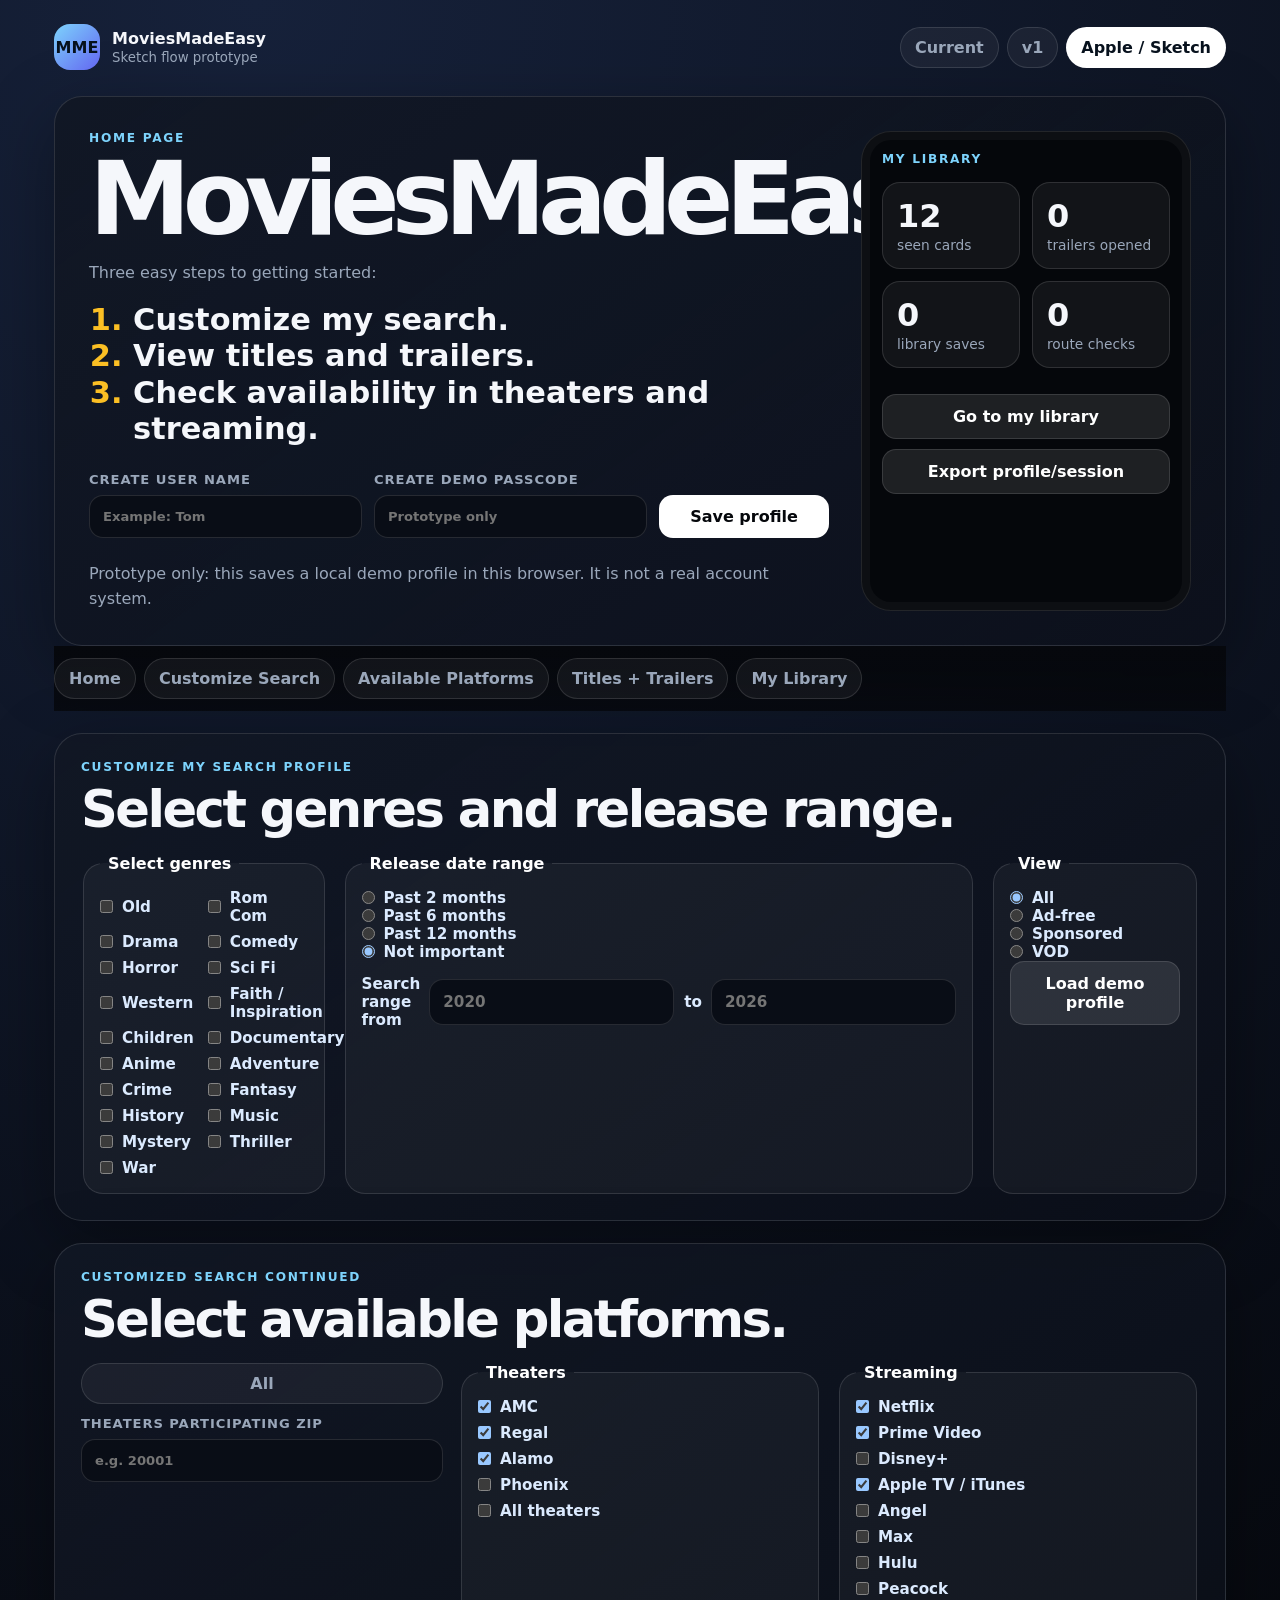
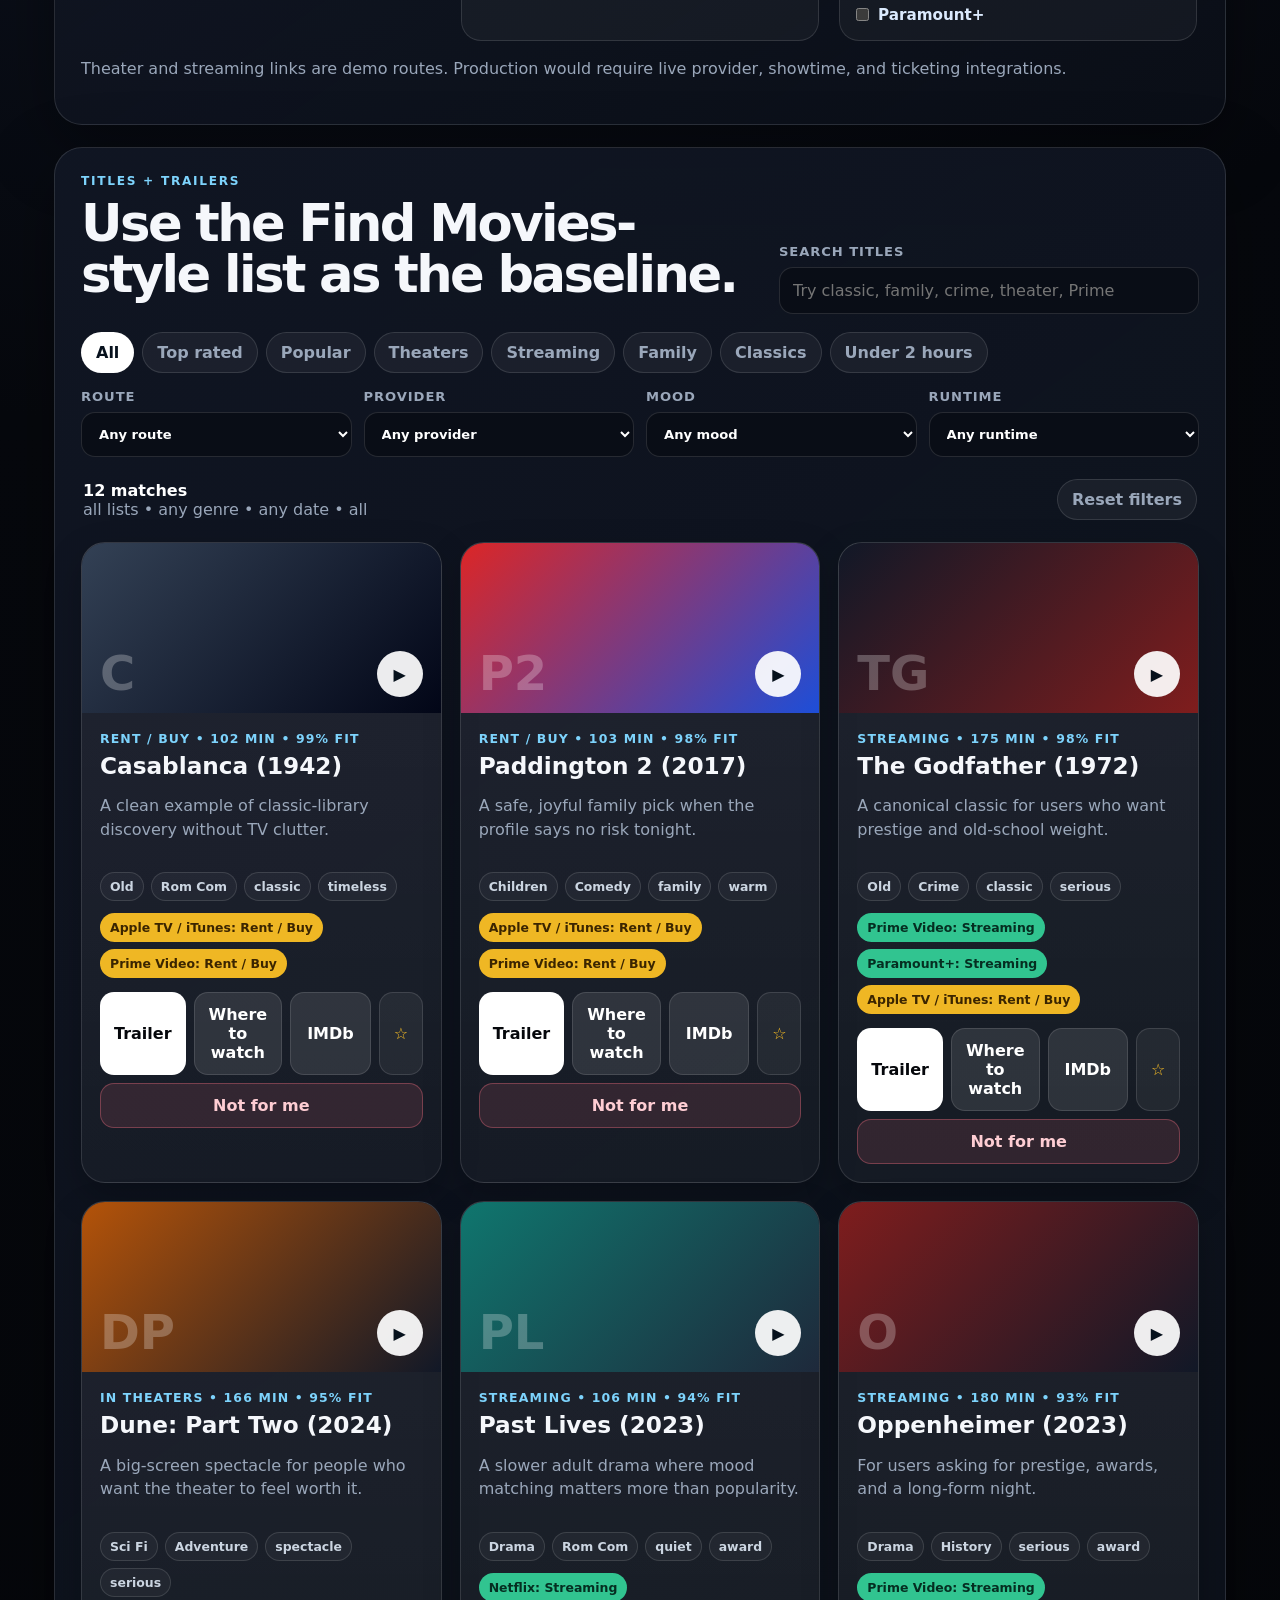
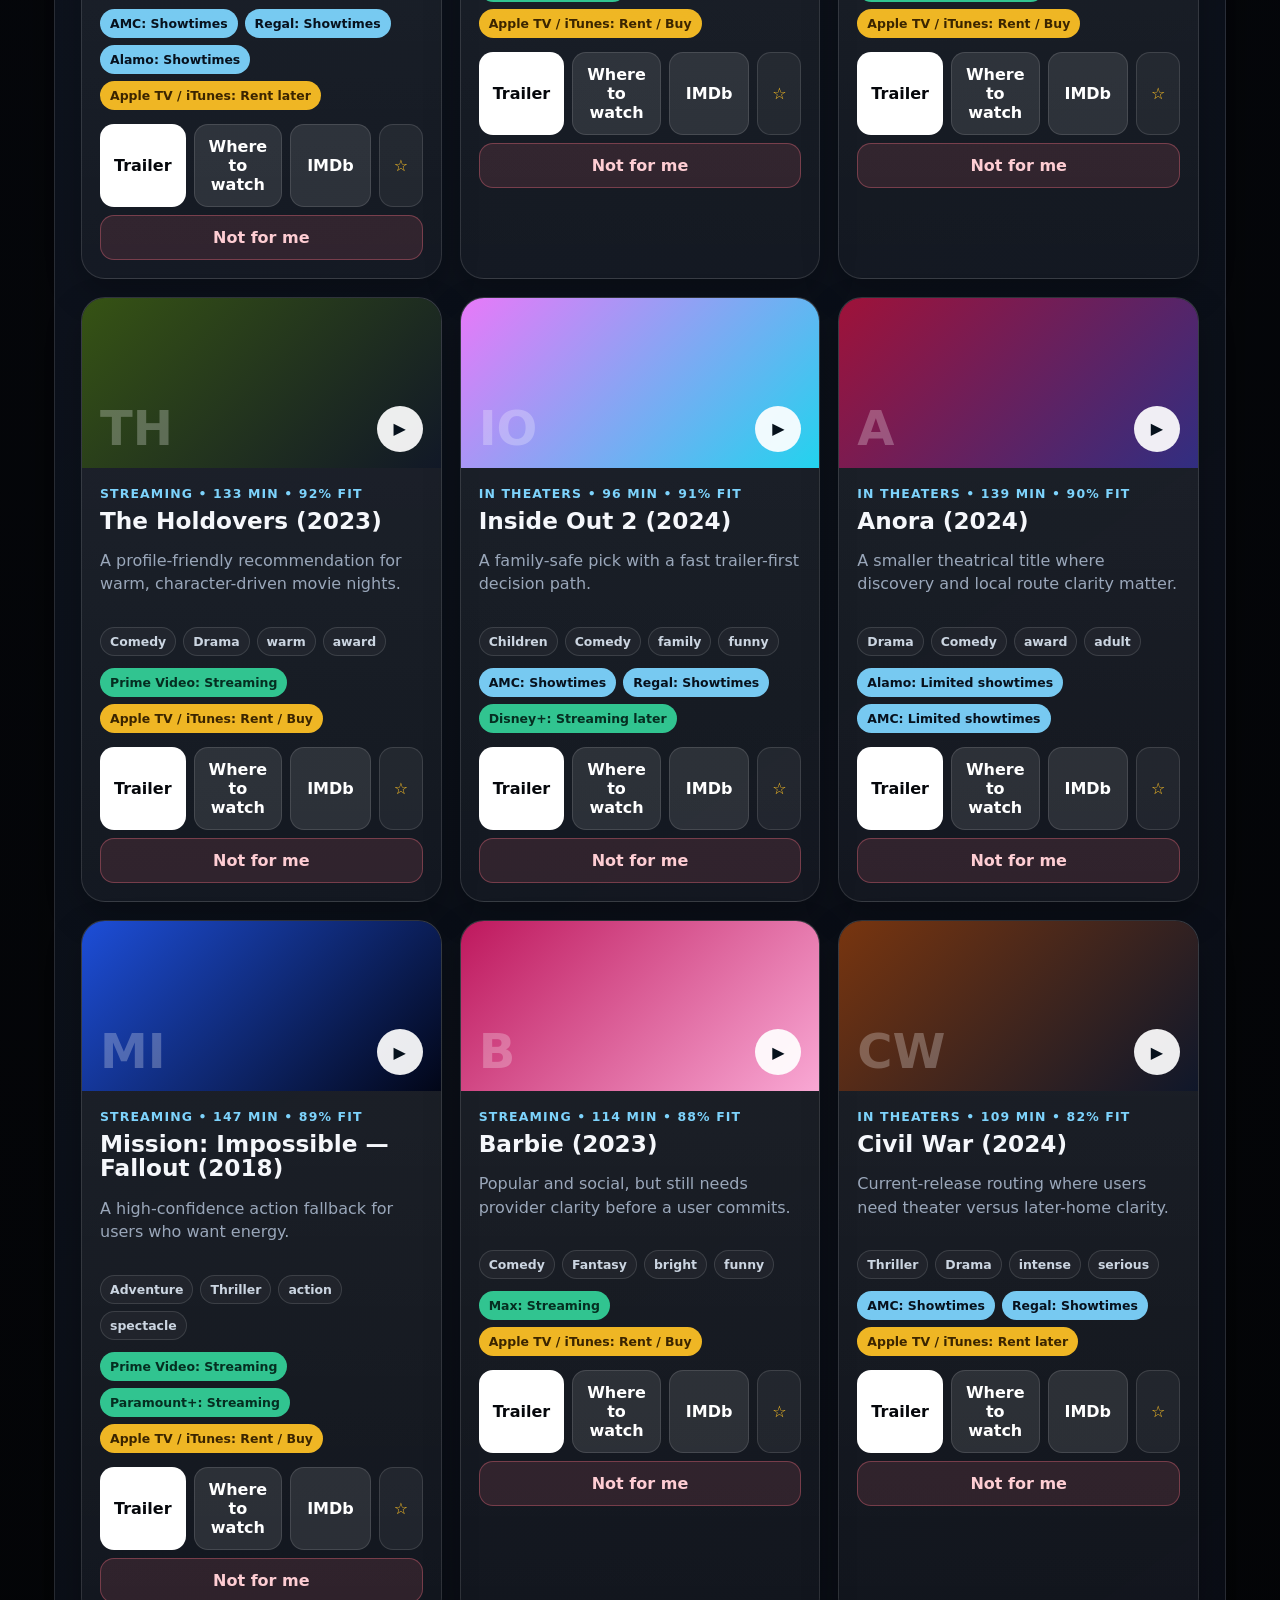
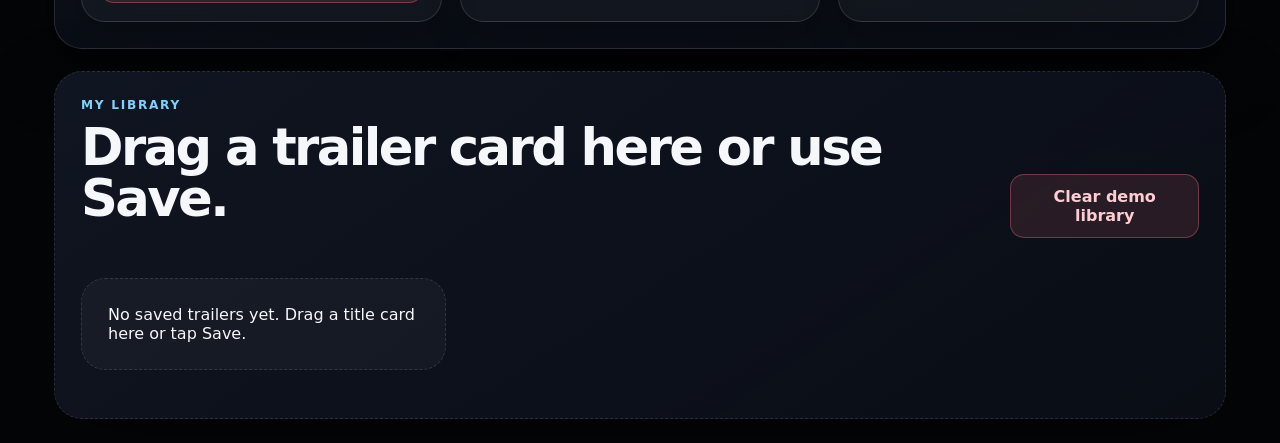
==== commit 2c003581: "Fix sketch flow mobile overflow and save status" ====
--- a/mvp/findamovie_mvp_static/apple/index.html
+++ b/mvp/findamovie_mvp_static/apple/index.html
@@ -6,7 +6,7 @@
   <title>MoviesMadeEasy — Sketch Flow MVP</title>
   <meta name="description" content="MoviesMadeEasy prototype from hand-sketched home, search profile, platforms, trailers, and library flow." />
   <link rel="manifest" href="./manifest.webmanifest" />
-  <link rel="stylesheet" href="./styles.css" />
+  <link rel="stylesheet" href="./styles.css?v=sketch-20260701T211140Z" />
 </head>
 <body>
   <div class="app-shell">
@@ -37,6 +37,7 @@
             <label>Create user name<input id="userNameInput" autocomplete="username" placeholder="Example: Tom" /></label>
             <label>Create demo passcode<input id="passcodeInput" type="password" autocomplete="new-password" placeholder="Prototype only" /></label>
             <button id="saveProfileBtn" class="primary wide">Save profile</button>
+            <p id="profileStatus" class="profile-status" aria-live="polite"></p>
             <p class="fineprint">Prototype only: this saves a local demo profile in this browser. It is not a real account system.</p>
           </div>
         </div>
@@ -194,6 +195,6 @@
     </article>
   </template>
 
-  <script src="./app.js"></script>
+  <script src="./app.js?v=sketch-20260701T211140Z"></script>
 </body>
 </html>
--- a/mvp/findamovie_mvp_static/apple/styles.css
+++ b/mvp/findamovie_mvp_static/apple/styles.css
@@ -1 +1,3 @@
-:root{color-scheme:dark;--bg:#06080d;--panel:#111724;--panel2:#171f31;--line:rgba(255,255,255,.12);--text:#f5f7fb;--muted:#9aa7ba;--accent:#7dd3fc;--accent2:#fbbf24;--good:#34d399;--warn:#fb7185;--shadow:0 22px 70px rgba(0,0,0,.35);--radius:28px;font-family:Inter,ui-sans-serif,system-ui,-apple-system,BlinkMacSystemFont,"Segoe UI",sans-serif}*{box-sizing:border-box}body{margin:0;background:radial-gradient(circle at 20% 0%,#16213a 0,#06080d 38%,#040507 100%);color:var(--text)}a{color:inherit;text-decoration:none}button,input,select{font:inherit}.app-shell{max-width:1220px;margin:0 auto;padding:24px}.topbar{display:flex;justify-content:space-between;gap:18px;align-items:center;margin-bottom:26px}.brand{display:flex;gap:12px;align-items:center}.mark{display:grid;place-items:center;width:46px;height:46px;border-radius:16px;background:linear-gradient(135deg,var(--accent),#6366f1);font-weight:900;color:#06111c}.brand small{display:block;color:var(--muted);margin-top:2px}.nav-pills,.flow-tabs,.quick-lists{display:flex;gap:8px;flex-wrap:wrap}.nav-pills a,.flow-tabs a,.chip,.ghost{border:1px solid var(--line);background:rgba(255,255,255,.05);border-radius:999px;padding:10px 14px;color:var(--muted);font-weight:800}.nav-pills a.active,.chip.active{background:#fff;color:#07111d}.flow-tabs{position:sticky;top:0;z-index:4;padding:12px 0;background:linear-gradient(180deg,#06080d 0,rgba(6,8,13,.86) 100%);backdrop-filter:blur(12px)}.hero,.panel-block{border:1px solid var(--line);border-radius:var(--radius);background:linear-gradient(145deg,rgba(17,23,36,.92),rgba(12,16,26,.75));box-shadow:var(--shadow)}.hero{display:grid;grid-template-columns:minmax(0,1fr) 330px;gap:32px;align-items:stretch;padding:34px}.panel-block{margin-top:22px;padding:26px}.eyebrow{text-transform:uppercase;letter-spacing:.14em;font-size:.76rem;color:var(--accent);font-weight:900;margin:0 0 10px}.hero h1{font-size:clamp(3rem,8vw,7rem);line-height:.86;letter-spacing:-.08em;margin:0 0 18px}.hero h2,.section-head h2{font-size:clamp(1.8rem,4vw,3.3rem);line-height:1;letter-spacing:-.05em;margin:0 0 14px}.hero-steps{margin:0 0 18px;padding-left:1.45em;font-size:clamp(1.15rem,2.4vw,1.9rem);font-weight:900;line-height:1.2}.hero-steps li::marker{color:var(--accent2)}.hero-note,.fineprint{color:var(--muted);line-height:1.55}.home-account{display:grid;grid-template-columns:repeat(2,minmax(0,1fr)) auto;gap:12px;align-items:end;margin-top:24px}.home-account .fineprint{grid-column:1/-1;margin:0}.home-account label,.search-box span,.filters label,.zip-box,.date-range label{display:block;color:var(--muted);font-size:.82rem;font-weight:900;text-transform:uppercase;letter-spacing:.07em}input,select{width:100%;margin-top:8px;border:1px solid var(--line);border-radius:14px;background:#090d16;color:#fff;padding:13px;outline:none}input:focus,select:focus{border-color:var(--accent);box-shadow:0 0 0 4px rgba(125,211,252,.12)}.primary,.secondary,.icon,.danger{border:0;border-radius:14px;padding:12px 14px;font-weight:900;cursor:pointer}.primary{background:#fff;color:#05070b}.secondary{background:rgba(255,255,255,.1);color:#fff;border:1px solid var(--line)}.danger{background:rgba(251,113,133,.12);color:#fecdd3;border:1px solid rgba(251,113,133,.35)}.icon{background:rgba(255,255,255,.06);color:var(--accent2);border:1px solid var(--line)}.wide{min-width:170px}.full{width:100%;margin-top:10px}.signal-panel{background:#05070b;border:1px solid var(--line);border-radius:30px;padding:20px;box-shadow:inset 0 0 0 8px rgba(255,255,255,.03)}.signal-grid{display:grid;grid-template-columns:1fr 1fr;gap:12px;margin:16px 0}.signal-grid div{border:1px solid var(--line);border-radius:18px;padding:14px;background:rgba(255,255,255,.055)}.signal-grid strong{display:block;font-size:2rem}.signal-grid span{color:var(--muted);font-size:.86rem}.section-head{margin-bottom:18px}.split-head{display:flex;gap:18px;justify-content:space-between;align-items:end}.head-actions{min-width:min(420px,100%)}.profile-grid{display:grid;grid-template-columns:1.7fr 1fr 1fr;gap:16px}.platform-layout{display:grid;grid-template-columns:1fr 1fr 1fr;gap:16px}.platform-controls{display:grid;gap:12px;align-content:start}fieldset{border:1px solid var(--line);border-radius:20px;background:rgba(255,255,255,.04);padding:16px}legend{padding:0 8px;font-weight:900;color:#fff}.check-grid{display:grid;grid-template-columns:repeat(2,minmax(0,1fr));gap:8px}.check-grid.compact{grid-template-columns:1fr}.check-grid label,.release-box label,.view-box label{display:flex;gap:9px;align-items:center;color:#dbeafe;text-transform:none;letter-spacing:0;font-weight:700;font-size:.95rem}.check-grid input,.release-box input,.view-box input{width:auto;margin:0}.date-range{display:grid;grid-template-columns:1fr 1fr;gap:10px;margin-top:14px}.filters{display:grid;grid-template-columns:repeat(4,minmax(0,1fr));gap:12px;margin-top:16px}.status-row{display:flex;gap:12px;align-items:center;justify-content:space-between;margin:22px 2px;color:var(--muted)}.status-row strong{display:block;color:#fff}.status-row span{display:block}.movie-grid{display:grid;grid-template-columns:repeat(3,minmax(0,1fr));gap:18px}.movie-card{display:grid;grid-template-rows:170px 1fr;overflow:hidden;border:1px solid var(--line);border-radius:24px;background:linear-gradient(180deg,rgba(255,255,255,.075),rgba(255,255,255,.035));box-shadow:0 14px 36px rgba(0,0,0,.22)}.movie-card.dragging{opacity:.55;outline:2px dashed var(--accent)}.poster{background:linear-gradient(135deg,var(--posterA,#1d4ed8),var(--posterB,#0f172a));position:relative}.poster span{position:absolute;left:18px;bottom:16px;font-weight:900;font-size:3rem;line-height:1;color:rgba(255,255,255,.26)}.poster::after{content:"▶";position:absolute;right:18px;bottom:16px;width:46px;height:46px;border-radius:50%;background:rgba(255,255,255,.92);color:#06111c;display:grid;place-items:center;font-weight:900}.card-body{padding:18px}.card-kicker{font-size:.78rem;text-transform:uppercase;color:var(--accent);letter-spacing:.09em;font-weight:900}.movie-card h3{font-size:1.45rem;line-height:1.05;margin:8px 0}.synopsis{color:var(--muted);line-height:1.45;min-height:62px}.badges,.availability{display:flex;gap:7px;flex-wrap:wrap;margin:12px 0}.badge,.provider{border:1px solid var(--line);border-radius:999px;padding:6px 9px;font-size:.78rem;font-weight:800;color:#cbd5e1;background:rgba(255,255,255,.04)}.provider.available{color:#052e21;background:rgba(52,211,153,.92);border-color:transparent}.provider.paid{color:#3b2500;background:rgba(251,191,36,.95);border-color:transparent}.provider.theater{color:#07111d;background:rgba(125,211,252,.95);border-color:transparent}.provider.dim{opacity:.42}.card-actions{display:grid;grid-template-columns:1fr 1fr 1fr 44px;gap:8px;margin-top:14px}.card-actions .danger{grid-column:1/-1}.empty-state{margin:22px 0;padding:26px;border:1px dashed var(--line);border-radius:24px;background:rgba(255,255,255,.035)}.empty-state[hidden]{display:none!important}.library-drop-zone{border-style:dashed}.library-drop-zone.drag-over{border-color:var(--accent);background:rgba(125,211,252,.08)}.library-grid{display:grid;grid-template-columns:repeat(3,minmax(0,1fr));gap:12px;min-height:120px}.library-item{border:1px solid var(--line);border-radius:18px;padding:14px;background:rgba(255,255,255,.045)}.library-item b,.library-item span{display:block}.library-item span{margin-top:5px;color:var(--muted)}dialog{border:0;background:transparent;padding:0;max-width:min(820px,94vw)}dialog::backdrop{background:rgba(0,0,0,.72);backdrop-filter:blur(10px)}.dialog-card{position:relative;padding:26px;border:1px solid var(--line);border-radius:26px;background:#0b101a;box-shadow:var(--shadow)}.close{position:absolute;right:16px;top:16px;border:0;width:42px;height:42px;border-radius:50%;background:#fff;color:#111;font-size:1.2rem;cursor:pointer}.dialog-card h2{font-size:2.3rem;margin:0 48px 8px 0}.route-list{display:grid;gap:10px;margin-top:16px}.route-row{display:flex;justify-content:space-between;gap:16px;border:1px solid var(--line);border-radius:16px;padding:14px;background:rgba(255,255,255,.04)}.route-row span{color:var(--muted)}.route-actions{display:flex;gap:10px;flex-wrap:wrap;margin-top:16px}@media (max-width:980px){.hero,.profile-grid,.platform-layout{grid-template-columns:1fr}.movie-grid,.library-grid{grid-template-columns:repeat(2,minmax(0,1fr))}.filters{grid-template-columns:repeat(2,minmax(0,1fr))}.home-account{grid-template-columns:1fr}}@media (max-width:620px){.app-shell{padding:14px}.topbar,.split-head{align-items:flex-start;flex-direction:column}.hero,.panel-block{padding:20px}.movie-grid,.library-grid,.filters,.check-grid{grid-template-columns:1fr}.card-actions{grid-template-columns:1fr}.card-actions .danger{grid-column:auto}.signal-grid{grid-template-columns:1fr}.status-row{align-items:flex-start;flex-direction:column}}
+:root{color-scheme:dark;--bg:#06080d;--panel:#111724;--panel2:#171f31;--line:rgba(255,255,255,.12);--text:#f5f7fb;--muted:#9aa7ba;--accent:#7dd3fc;--accent2:#fbbf24;--good:#34d399;--warn:#fb7185;--shadow:0 22px 70px rgba(0,0,0,.35);--radius:28px;font-family:Inter,ui-sans-serif,system-ui,-apple-system,BlinkMacSystemFont,"Segoe UI",sans-serif}*{box-sizing:border-box}html,body{max-width:100%;overflow-x:hidden}body{margin:0;background:radial-gradient(circle at 20% 0%,#16213a 0,#06080d 38%,#040507 100%);color:var(--text)}a{color:inherit;text-decoration:none}button,input,select{font:inherit}.app-shell{max-width:1220px;margin:0 auto;padding:24px}.topbar{display:flex;justify-content:space-between;gap:18px;align-items:center;margin-bottom:26px}.brand{display:flex;gap:12px;align-items:center}.mark{display:grid;place-items:center;width:46px;height:46px;border-radius:16px;background:linear-gradient(135deg,var(--accent),#6366f1);font-weight:900;color:#06111c}.brand small{display:block;color:var(--muted);margin-top:2px}.nav-pills,.flow-tabs,.quick-lists{display:flex;gap:8px;flex-wrap:wrap}.nav-pills a,.flow-tabs a,.chip,.ghost{border:1px solid var(--line);background:rgba(255,255,255,.05);border-radius:999px;padding:10px 14px;color:var(--muted);font-weight:800}.nav-pills a.active,.chip.active{background:#fff;color:#07111d}.flow-tabs{position:sticky;top:0;z-index:4;padding:12px 0;background:linear-gradient(180deg,#06080d 0,rgba(6,8,13,.86) 100%);backdrop-filter:blur(12px)}.hero,.panel-block{border:1px solid var(--line);border-radius:var(--radius);background:linear-gradient(145deg,rgba(17,23,36,.92),rgba(12,16,26,.75));box-shadow:var(--shadow)}.hero{display:grid;grid-template-columns:minmax(0,1fr) 330px;gap:32px;align-items:stretch;padding:34px}.panel-block{margin-top:22px;padding:26px}.eyebrow{text-transform:uppercase;letter-spacing:.14em;font-size:.76rem;color:var(--accent);font-weight:900;margin:0 0 10px}.hero h1{font-size:clamp(3rem,8vw,7rem);line-height:.86;letter-spacing:-.08em;margin:0 0 18px}.hero h2,.section-head h2{font-size:clamp(1.8rem,4vw,3.3rem);line-height:1;letter-spacing:-.05em;margin:0 0 14px}.hero-steps{margin:0 0 18px;padding-left:1.45em;font-size:clamp(1.15rem,2.4vw,1.9rem);font-weight:900;line-height:1.2}.hero-steps li::marker{color:var(--accent2)}.hero-note,.fineprint{color:var(--muted);line-height:1.55}.home-account{display:grid;grid-template-columns:repeat(2,minmax(0,1fr)) auto;gap:12px;align-items:end;margin-top:24px}.home-account .fineprint{grid-column:1/-1;margin:0}.home-account label,.search-box span,.filters label,.zip-box,.date-range label{display:block;color:var(--muted);font-size:.82rem;font-weight:900;text-transform:uppercase;letter-spacing:.07em}input,select{width:100%;margin-top:8px;border:1px solid var(--line);border-radius:14px;background:#090d16;color:#fff;padding:13px;outline:none}input:focus,select:focus{border-color:var(--accent);box-shadow:0 0 0 4px rgba(125,211,252,.12)}.primary,.secondary,.icon,.danger{border:0;border-radius:14px;padding:12px 14px;font-weight:900;cursor:pointer}.primary{background:#fff;color:#05070b}.secondary{background:rgba(255,255,255,.1);color:#fff;border:1px solid var(--line)}.danger{background:rgba(251,113,133,.12);color:#fecdd3;border:1px solid rgba(251,113,133,.35)}.icon{background:rgba(255,255,255,.06);color:var(--accent2);border:1px solid var(--line)}.wide{min-width:170px}.full{width:100%;margin-top:10px}.signal-panel{background:#05070b;border:1px solid var(--line);border-radius:30px;padding:20px;box-shadow:inset 0 0 0 8px rgba(255,255,255,.03)}.signal-grid{display:grid;grid-template-columns:1fr 1fr;gap:12px;margin:16px 0}.signal-grid div{border:1px solid var(--line);border-radius:18px;padding:14px;background:rgba(255,255,255,.055)}.signal-grid strong{display:block;font-size:2rem}.signal-grid span{color:var(--muted);font-size:.86rem}.section-head{margin-bottom:18px}.split-head{display:flex;gap:18px;justify-content:space-between;align-items:end}.head-actions{min-width:min(420px,100%)}.profile-grid{display:grid;grid-template-columns:1.7fr 1fr 1fr;gap:16px}.platform-layout{display:grid;grid-template-columns:1fr 1fr 1fr;gap:16px}.platform-controls{display:grid;gap:12px;align-content:start}fieldset{border:1px solid var(--line);border-radius:20px;background:rgba(255,255,255,.04);padding:16px}legend{padding:0 8px;font-weight:900;color:#fff}.check-grid{display:grid;grid-template-columns:repeat(2,minmax(0,1fr));gap:8px}.check-grid.compact{grid-template-columns:1fr}.check-grid label,.release-box label,.view-box label{display:flex;gap:9px;align-items:center;color:#dbeafe;text-transform:none;letter-spacing:0;font-weight:700;font-size:.95rem}.check-grid input,.release-box input,.view-box input{width:auto;margin:0}.date-range{display:grid;grid-template-columns:1fr 1fr;gap:10px;margin-top:14px}.filters{display:grid;grid-template-columns:repeat(4,minmax(0,1fr));gap:12px;margin-top:16px}.status-row{display:flex;gap:12px;align-items:center;justify-content:space-between;margin:22px 2px;color:var(--muted)}.status-row strong{display:block;color:#fff}.status-row span{display:block}.movie-grid{display:grid;grid-template-columns:repeat(3,minmax(0,1fr));gap:18px}.movie-card{display:grid;grid-template-rows:170px 1fr;overflow:hidden;border:1px solid var(--line);border-radius:24px;background:linear-gradient(180deg,rgba(255,255,255,.075),rgba(255,255,255,.035));box-shadow:0 14px 36px rgba(0,0,0,.22)}.movie-card.dragging{opacity:.55;outline:2px dashed var(--accent)}.poster{background:linear-gradient(135deg,var(--posterA,#1d4ed8),var(--posterB,#0f172a));position:relative}.poster span{position:absolute;left:18px;bottom:16px;font-weight:900;font-size:3rem;line-height:1;color:rgba(255,255,255,.26)}.poster::after{content:"▶";position:absolute;right:18px;bottom:16px;width:46px;height:46px;border-radius:50%;background:rgba(255,255,255,.92);color:#06111c;display:grid;place-items:center;font-weight:900}.card-body{padding:18px}.card-kicker{font-size:.78rem;text-transform:uppercase;color:var(--accent);letter-spacing:.09em;font-weight:900}.movie-card h3{font-size:1.45rem;line-height:1.05;margin:8px 0}.synopsis{color:var(--muted);line-height:1.45;min-height:62px}.badges,.availability{display:flex;gap:7px;flex-wrap:wrap;margin:12px 0}.badge,.provider{border:1px solid var(--line);border-radius:999px;padding:6px 9px;font-size:.78rem;font-weight:800;color:#cbd5e1;background:rgba(255,255,255,.04)}.provider.available{color:#052e21;background:rgba(52,211,153,.92);border-color:transparent}.provider.paid{color:#3b2500;background:rgba(251,191,36,.95);border-color:transparent}.provider.theater{color:#07111d;background:rgba(125,211,252,.95);border-color:transparent}.provider.dim{opacity:.42}.card-actions{display:grid;grid-template-columns:1fr 1fr 1fr 44px;gap:8px;margin-top:14px}.card-actions .danger{grid-column:1/-1}.empty-state{margin:22px 0;padding:26px;border:1px dashed var(--line);border-radius:24px;background:rgba(255,255,255,.035)}.empty-state[hidden]{display:none!important}.library-drop-zone{border-style:dashed}.library-drop-zone.drag-over{border-color:var(--accent);background:rgba(125,211,252,.08)}.library-grid{display:grid;grid-template-columns:repeat(3,minmax(0,1fr));gap:12px;min-height:120px}.library-item{border:1px solid var(--line);border-radius:18px;padding:14px;background:rgba(255,255,255,.045)}.library-item b,.library-item span{display:block}.library-item span{margin-top:5px;color:var(--muted)}dialog{border:0;background:transparent;padding:0;max-width:min(820px,94vw)}dialog::backdrop{background:rgba(0,0,0,.72);backdrop-filter:blur(10px)}.dialog-card{position:relative;padding:26px;border:1px solid var(--line);border-radius:26px;background:#0b101a;box-shadow:var(--shadow)}.close{position:absolute;right:16px;top:16px;border:0;width:42px;height:42px;border-radius:50%;background:#fff;color:#111;font-size:1.2rem;cursor:pointer}.dialog-card h2{font-size:2.3rem;margin:0 48px 8px 0}.route-list{display:grid;gap:10px;margin-top:16px}.route-row{display:flex;justify-content:space-between;gap:16px;border:1px solid var(--line);border-radius:16px;padding:14px;background:rgba(255,255,255,.04)}.route-row span{color:var(--muted)}.route-actions{display:flex;gap:10px;flex-wrap:wrap;margin-top:16px}@media (max-width:980px){.hero,.profile-grid,.platform-layout{grid-template-columns:1fr}.movie-grid,.library-grid{grid-template-columns:repeat(2,minmax(0,1fr))}.filters{grid-template-columns:repeat(2,minmax(0,1fr))}.home-account{grid-template-columns:1fr}}@media (max-width:620px){.app-shell{padding:14px}.topbar,.split-head{align-items:flex-start;flex-direction:column}.hero,.panel-block{padding:20px}.movie-grid,.library-grid,.filters,.check-grid{grid-template-columns:1fr}.card-actions{grid-template-columns:1fr}.card-actions .danger{grid-column:auto}.signal-grid{grid-template-columns:1fr}.status-row{align-items:flex-start;flex-direction:column}}
+
+.profile-status{grid-column:1/-1;color:var(--good);font-weight:900;margin:0}.movie-card,.panel-block,.hero{min-width:0}a.primary,a.secondary{display:inline-block}
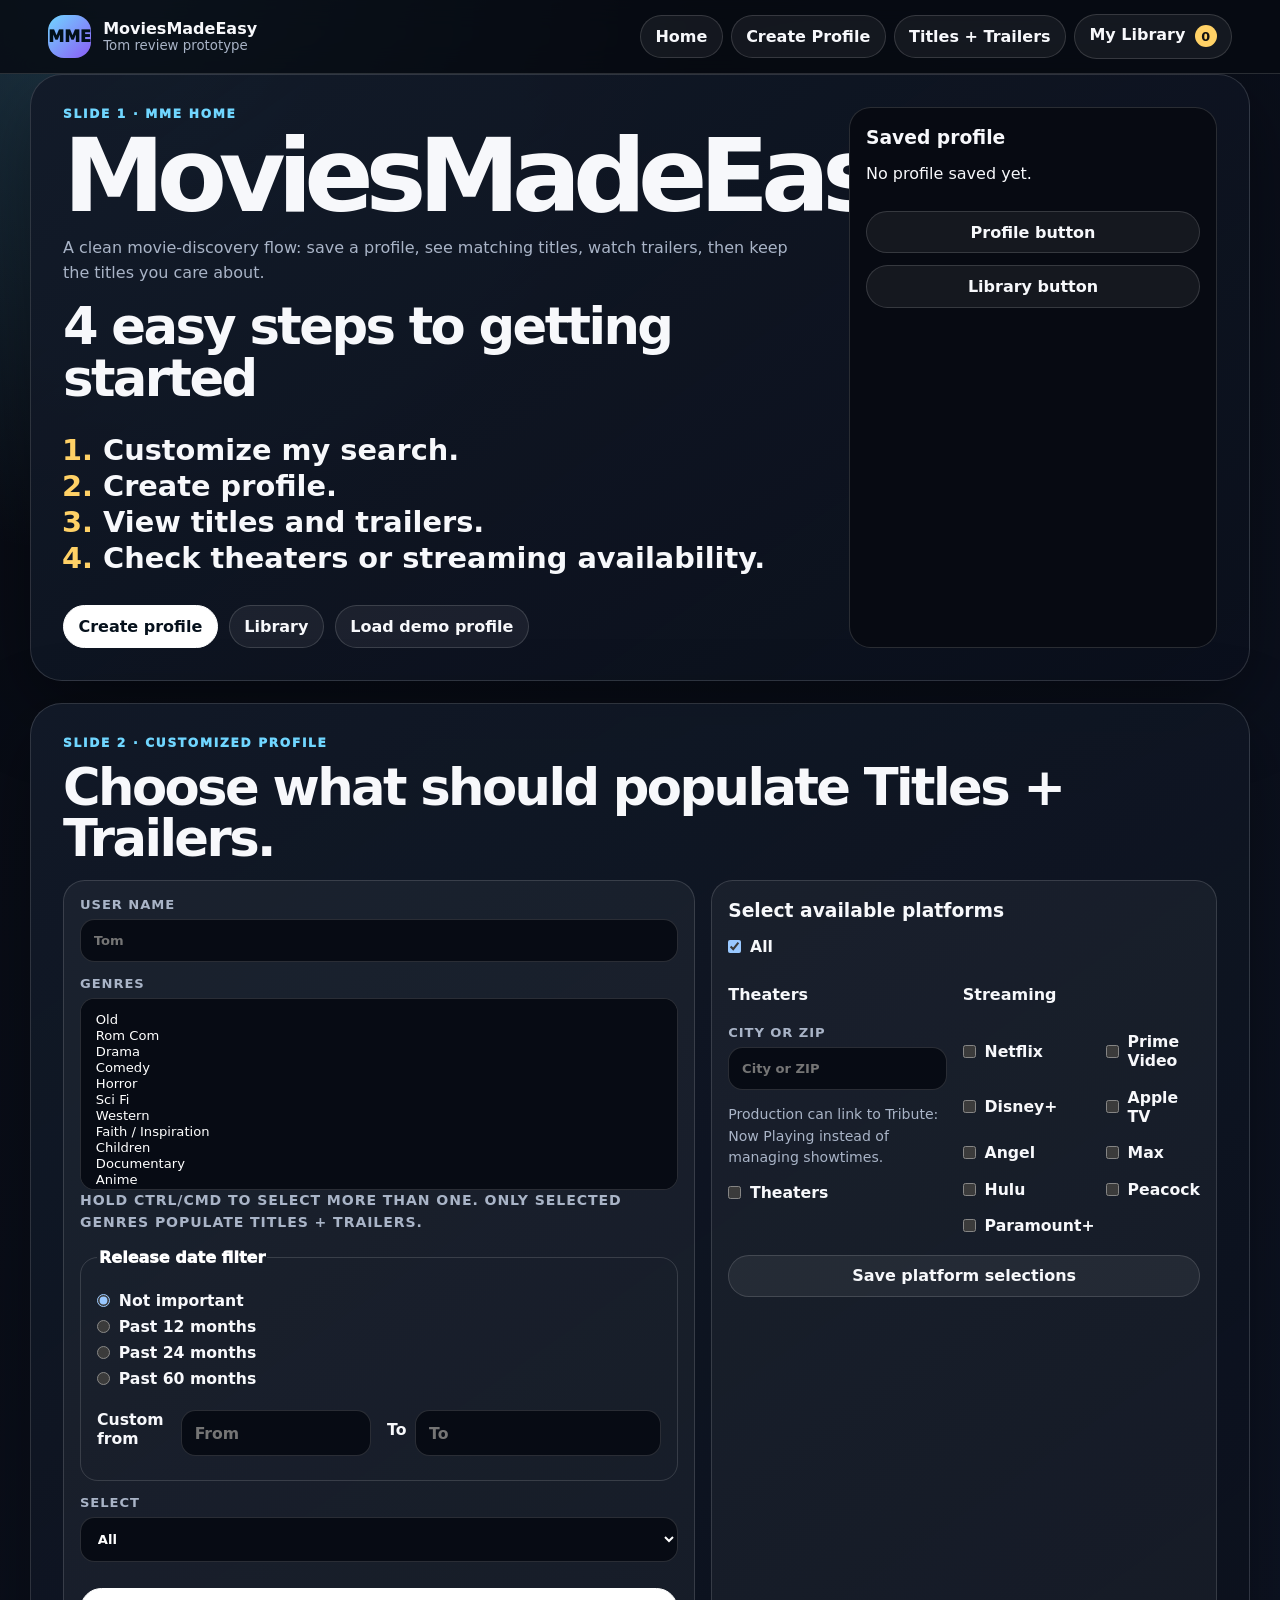
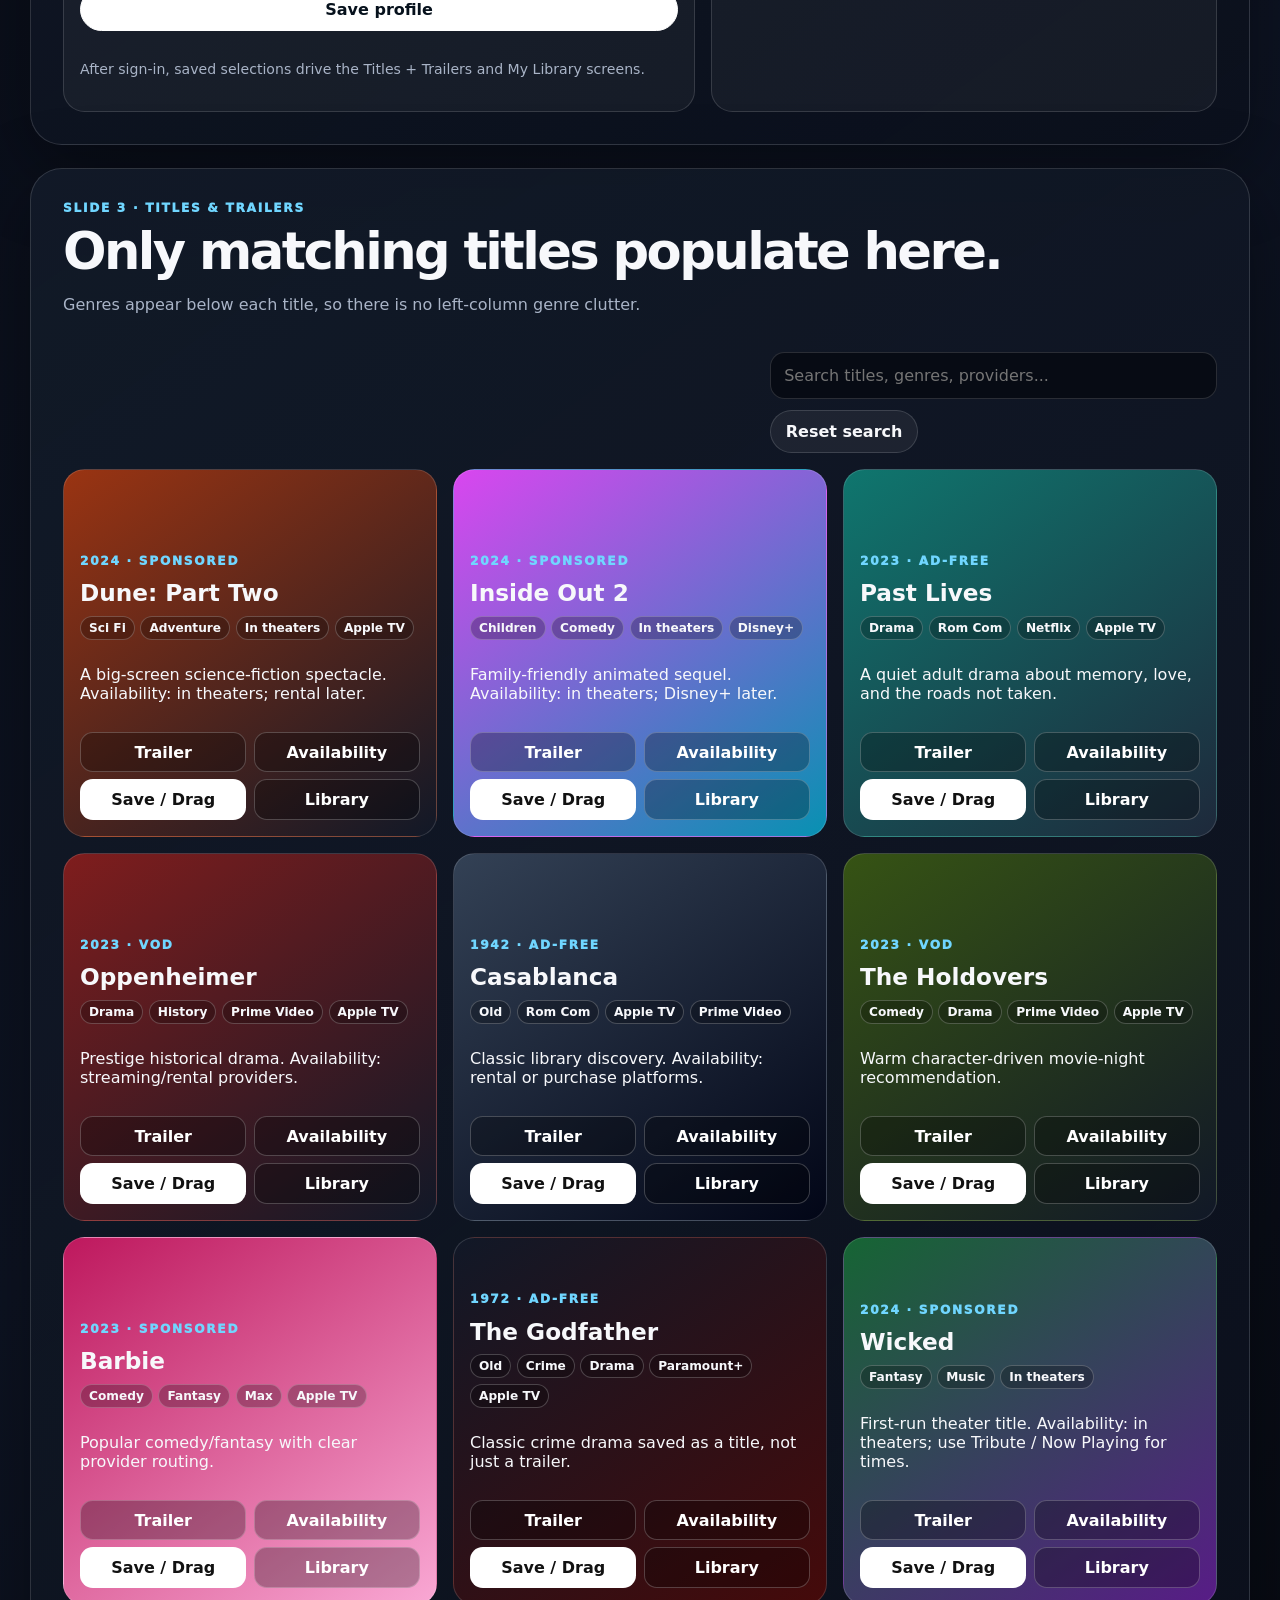
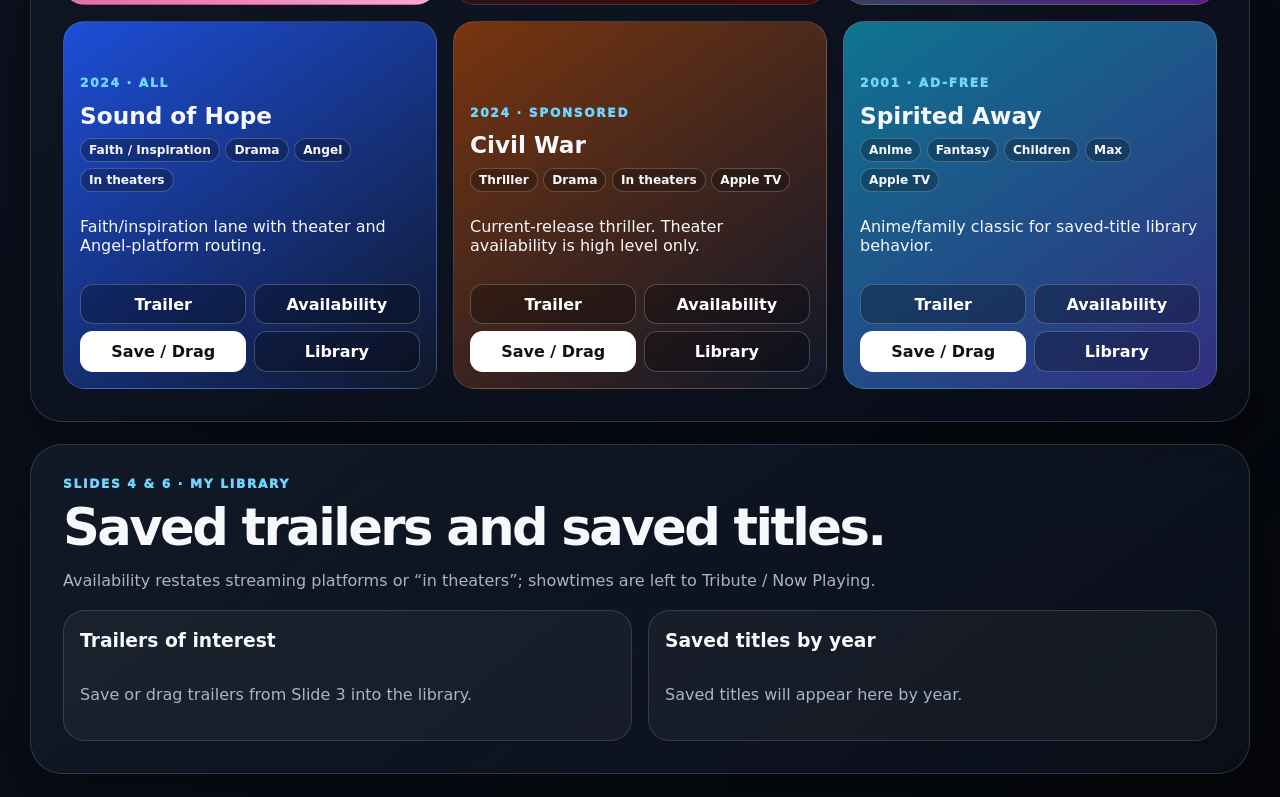
==== commit 0b2b6103: "Clean public repo and update Tom review prototype" ====
--- a/mvp/findamovie_mvp_static/apple/index.html
+++ b/mvp/findamovie_mvp_static/apple/index.html
@@ -3,198 +3,148 @@
 <head>
   <meta charset="utf-8" />
   <meta name="viewport" content="width=device-width,initial-scale=1" />
-  <title>MoviesMadeEasy — Sketch Flow MVP</title>
-  <meta name="description" content="MoviesMadeEasy prototype from hand-sketched home, search profile, platforms, trailers, and library flow." />
+  <title>MoviesMadeEasy — Tom Review Prototype</title>
+  <meta name="description" content="MoviesMadeEasy presentable prototype: profile, platform selection, trailer-first titles, and saved library." />
   <link rel="manifest" href="./manifest.webmanifest" />
-  <link rel="stylesheet" href="./styles.css?v=sketch-20260701T211140Z" />
+  <link rel="stylesheet" href="./styles.css?v=tom-notes-20260702" />
 </head>
 <body>
-  <div class="app-shell">
-    <header class="topbar">
-      <a class="brand" href="../" aria-label="MoviesMadeEasy home">
-        <span class="mark">MME</span>
-        <span><strong>MoviesMadeEasy</strong><small>Sketch flow prototype</small></span>
-      </a>
-      <nav class="nav-pills" aria-label="Prototype versions">
-        <a href="../">Current</a>
-        <a href="../v1/">v1</a>
-        <a class="active" href="./">Apple / Sketch</a>
-      </nav>
-    </header>
+  <header class="topbar">
+    <a class="brand" href="#home" aria-label="MoviesMadeEasy home"><span class="mark">MME</span><span><strong>MoviesMadeEasy</strong><small>Tom review prototype</small></span></a>
+    <nav class="nav" aria-label="Prototype navigation">
+      <a href="#home">Home</a>
+      <a href="#profile">Create Profile</a>
+      <a href="#titles">Titles + Trailers</a>
+      <a href="#library">My Library <b id="libraryCount">0</b></a>
+    </nav>
+  </header>
 
-    <main>
-      <section class="hero" id="home">
-        <div class="hero-copy">
-          <p class="eyebrow">Home page</p>
-          <h1>MoviesMadeEasy</h1>
-          <p class="hero-note">Three easy steps to getting started:</p>
-          <ol class="hero-steps">
-            <li>Customize my search.</li>
-            <li>View titles and trailers.</li>
-            <li>Check availability in theaters and streaming.</li>
-          </ol>
-          <div class="home-account">
-            <label>Create user name<input id="userNameInput" autocomplete="username" placeholder="Example: Tom" /></label>
-            <label>Create demo passcode<input id="passcodeInput" type="password" autocomplete="new-password" placeholder="Prototype only" /></label>
-            <button id="saveProfileBtn" class="primary wide">Save profile</button>
-            <p id="profileStatus" class="profile-status" aria-live="polite"></p>
-            <p class="fineprint">Prototype only: this saves a local demo profile in this browser. It is not a real account system.</p>
-          </div>
+  <main>
+    <section id="home" class="screen hero">
+      <div>
+        <p class="eyebrow">Slide 1 · MME Home</p>
+        <h1>MoviesMadeEasy</h1>
+        <p class="lead">A clean movie-discovery flow: save a profile, see matching titles, watch trailers, then keep the titles you care about.</p>
+        <h2>4 easy steps to getting started</h2>
+        <ol class="steps">
+          <li>Customize my search.</li>
+          <li>Create profile.</li>
+          <li>View titles and trailers.</li>
+          <li>Check theaters or streaming availability.</li>
+        </ol>
+        <div class="actions">
+          <a class="primary" href="#profile">Create profile</a>
+          <a class="secondary" href="#library">Library</a>
+          <button class="ghost" id="demoProfile" type="button">Load demo profile</button>
         </div>
-        <aside class="signal-panel" aria-label="Session signals">
-          <p class="eyebrow">My library</p>
-          <div class="signal-grid">
-            <div><strong id="metricViews">0</strong><span>seen cards</span></div>
-            <div><strong id="metricTrailers">0</strong><span>trailers opened</span></div>
-            <div><strong id="metricSaves">0</strong><span>library saves</span></div>
-            <div><strong id="metricRoutes">0</strong><span>route checks</span></div>
-          </div>
-          <button id="libraryTopBtn" class="secondary full">Go to my library</button>
-          <button id="exportBtn" class="secondary full">Export profile/session</button>
-        </aside>
-      </section>
+      </div>
+      <aside class="card status-card">
+        <h3>Saved profile</h3>
+        <p id="profileSummary">No profile saved yet.</p>
+        <a class="secondary full" href="#profile">Profile button</a>
+        <a class="secondary full" href="#library">Library button</a>
+      </aside>
+    </section>
 
-      <nav class="flow-tabs" aria-label="MoviesMadeEasy flow">
-        <a href="#home">Home</a>
-        <a href="#profile">Customize Search</a>
-        <a href="#platforms">Available Platforms</a>
-        <a href="#titles">Titles + Trailers</a>
-        <a href="#library">My Library</a>
-      </nav>
-
-      <section id="profile" class="panel-block">
-        <div class="section-head">
-          <p class="eyebrow">Customize my search profile</p>
-          <h2>Select genres and release range.</h2>
-        </div>
-        <div class="profile-grid">
-          <fieldset class="genre-box">
-            <legend>Select genres</legend>
-            <div id="genreList" class="check-grid"></div>
-          </fieldset>
-          <fieldset class="release-box">
-            <legend>Release date range</legend>
-            <label><input type="radio" name="releaseRange" value="2" /> Past 2 months</label>
-            <label><input type="radio" name="releaseRange" value="6" /> Past 6 months</label>
-            <label><input type="radio" name="releaseRange" value="12" /> Past 12 months</label>
-            <label><input type="radio" name="releaseRange" value="any" checked /> Not important</label>
-            <div class="date-range">
-              <label>Search range from<input id="fromYearInput" inputmode="numeric" placeholder="2020" /></label>
-              <label>to<input id="toYearInput" inputmode="numeric" placeholder="2026" /></label>
+    <section id="profile" class="screen">
+      <div class="section-head">
+        <p class="eyebrow">Slide 2 · Customized Profile</p>
+        <h2>Choose what should populate Titles + Trailers.</h2>
+      </div>
+      <div class="profile-layout">
+        <form id="profileForm" class="card form-card">
+          <label>User name
+            <input id="userName" placeholder="Tom" autocomplete="username" />
+          </label>
+          <label>Genres
+            <select id="genreSelect" multiple size="7" aria-describedby="genreHelp"></select>
+            <span id="genreHelp" class="hint">Hold Ctrl/Cmd to select more than one. Only selected genres populate Titles + Trailers.</span>
+          </label>
+          <fieldset>
+            <legend>Release date filter</legend>
+            <label><input type="radio" name="release" value="any" checked /> Not important</label>
+            <label><input type="radio" name="release" value="12" /> Past 12 months</label>
+            <label><input type="radio" name="release" value="24" /> Past 24 months</label>
+            <label><input type="radio" name="release" value="60" /> Past 60 months</label>
+            <div class="two-col">
+              <label>Custom from<input id="fromYear" type="number" min="1900" max="2030" placeholder="From" /></label>
+              <label>To<input id="toYear" type="number" min="1900" max="2030" placeholder="To" /></label>
             </div>
           </fieldset>
-          <fieldset class="view-box">
-            <legend>View</legend>
-            <label><input type="radio" name="viewType" value="all" checked /> All</label>
-            <label><input type="radio" name="viewType" value="ad-free" /> Ad-free</label>
-            <label><input type="radio" name="viewType" value="sponsored" /> Sponsored</label>
-            <label><input type="radio" name="viewType" value="vod" /> VOD</label>
-            <button id="loadDemoBtn" class="secondary wide">Load demo profile</button>
-          </fieldset>
-        </div>
-      </section>
+          <label>Select
+            <select id="viewSelect">
+              <option value="all">All</option>
+              <option value="ad-free">Ad free</option>
+              <option value="sponsored">Sponsored</option>
+              <option value="vod">VOD purchase or rental</option>
+            </select>
+          </label>
+          <button class="primary full" type="submit">Save profile</button>
+          <p class="hint">After sign-in, saved selections drive the Titles + Trailers and My Library screens.</p>
+        </form>
 
-      <section id="platforms" class="panel-block">
-        <div class="section-head">
-          <p class="eyebrow">Customized search continued</p>
-          <h2>Select available platforms.</h2>
-        </div>
-        <div class="platform-layout">
-          <div class="platform-controls">
-            <button id="selectAllPlatformsBtn" class="chip">All</button>
-            <label class="zip-box">Theaters participating ZIP<input id="zipInput" inputmode="numeric" maxlength="10" placeholder="e.g. 20001" /></label>
+        <div class="card platform-card">
+          <h3>Select available platforms</h3>
+          <label class="check"><input id="platformAll" type="checkbox" checked /> All</label>
+          <div class="platform-grid">
+            <div>
+              <h4>Theaters</h4>
+              <label>City or ZIP<input id="zipInput" placeholder="City or ZIP" /></label>
+              <p class="hint">Production can link to Tribute: Now Playing instead of managing showtimes.</p>
+              <label class="check"><input class="provider" value="In theaters" type="checkbox" /> Theaters</label>
+            </div>
+            <div>
+              <h4>Streaming</h4>
+              <div id="streamers" class="check-list"></div>
+            </div>
           </div>
-          <fieldset>
-            <legend>Theaters</legend>
-            <div id="theaterList" class="check-grid compact"></div>
-          </fieldset>
-          <fieldset>
-            <legend>Streaming</legend>
-            <div id="streamingList" class="check-grid compact"></div>
-          </fieldset>
-        </div>
-        <p class="fineprint">Theater and streaming links are demo routes. Production would require live provider, showtime, and ticketing integrations.</p>
-      </section>
-
-      <section id="titles" class="panel-block">
-        <div class="section-head split-head">
-          <div>
-            <p class="eyebrow">Titles + Trailers</p>
-            <h2>Use the Find Movies-style list as the baseline.</h2>
-          </div>
-          <div class="head-actions">
-            <label class="search-box"><span>Search titles</span><input id="searchInput" type="search" placeholder="Try classic, family, crime, theater, Prime" /></label>
-          </div>
-        </div>
-
-        <div class="quick-lists" role="group" aria-label="Curated lists">
-          <button class="chip active" data-list="all">All</button>
-          <button class="chip" data-list="top">Top rated</button>
-          <button class="chip" data-list="popular">Popular</button>
-          <button class="chip" data-list="theaters">Theaters</button>
-          <button class="chip" data-list="streaming">Streaming</button>
-          <button class="chip" data-list="family">Family</button>
-          <button class="chip" data-list="classics">Classics</button>
-          <button class="chip" data-list="under2">Under 2 hours</button>
-        </div>
-
-        <div class="filters">
-          <label>Route<select id="routeFilter"><option value="all">Any route</option><option value="theater">Theater</option><option value="streaming">Streaming</option><option value="rent-buy">Rent / Buy</option></select></label>
-          <label>Provider<select id="providerFilter"><option value="all">Selected platforms</option></select></label>
-          <label>Mood<select id="moodFilter"><option value="all">Any mood</option><option value="family">Family</option><option value="classic">Classic</option><option value="serious">Serious</option><option value="funny">Funny</option><option value="award">Award / prestige</option></select></label>
-          <label>Runtime<select id="runtimeFilter"><option value="all">Any runtime</option><option value="under120">Under 2 hours</option><option value="over120">Epic / long</option></select></label>
-        </div>
-
-        <section class="status-row" aria-live="polite">
-          <div><strong id="resultCount">0 matches</strong><span id="activeSummary">Showing all baseline cards</span></div>
-          <button id="resetBtn" class="ghost">Reset filters</button>
-        </section>
-
-        <section id="movieGrid" class="movie-grid" aria-label="Movie results"></section>
-
-        <section id="emptyState" class="empty-state" hidden>
-          <p class="eyebrow">No matches</p>
-          <h2>No movie matched that exact combination.</h2>
-          <p>Try clearing a genre, route, platform, or release-date rule.</p>
-          <button id="emptyResetBtn" class="primary wide">Reset and show all movies</button>
-        </section>
-      </section>
-
-      <section id="library" class="panel-block library-drop-zone">
-        <div class="section-head split-head">
-          <div>
-            <p class="eyebrow">My library</p>
-            <h2>Drag a trailer card here or use Save.</h2>
-          </div>
-          <button id="clearLibraryBtn" class="danger">Clear demo library</button>
-        </div>
-        <div id="libraryBody" class="library-grid"></div>
-      </section>
-    </main>
-  </div>
-
-  <dialog id="detailsDialog"><div class="dialog-card"><button id="closeDialog" class="close" aria-label="Close details">x</button><div id="dialogBody"></div></div></dialog>
-
-  <template id="movieTemplate">
-    <article class="movie-card" draggable="true">
-      <div class="poster" aria-hidden="true"><span></span></div>
-      <div class="card-body">
-        <div class="card-kicker"></div>
-        <h3></h3>
-        <p class="synopsis"></p>
-        <div class="badges"></div>
-        <div class="availability"></div>
-        <div class="card-actions">
-          <button class="primary trailer-btn">Trailer</button>
-          <button class="secondary details-btn">Where to watch</button>
-          <button class="secondary imdb-btn">IMDb</button>
-          <button class="icon save-btn" aria-label="Save movie">☆</button>
-          <button class="danger not-btn">Not for me</button>
+          <button id="savePlatforms" class="secondary full" type="button">Save platform selections</button>
         </div>
       </div>
-    </article>
-  </template>
+    </section>
 
-  <script src="./app.js?v=sketch-20260701T211140Z"></script>
+    <section id="titles" class="screen">
+      <div class="section-head row-head">
+        <div>
+          <p class="eyebrow">Slide 3 · Titles & Trailers</p>
+          <h2>Only matching titles populate here.</h2>
+          <p class="muted">Genres appear below each title, so there is no left-column genre clutter.</p>
+        </div>
+        <div class="search-row">
+          <input id="searchBox" placeholder="Search titles, genres, providers..." />
+          <button id="resetBtn" class="ghost" type="button">Reset search</button>
+        </div>
+      </div>
+      <div id="results" class="results-grid"></div>
+      <p id="emptyState" class="empty hidden">No titles match the saved profile. Reset filters or broaden the profile.</p>
+    </section>
+
+    <section id="library" class="screen">
+      <div class="section-head">
+        <p class="eyebrow">Slides 4 & 6 · My Library</p>
+        <h2>Saved trailers and saved titles.</h2>
+        <p class="muted">Availability restates streaming platforms or “in theaters”; showtimes are left to Tribute / Now Playing.</p>
+      </div>
+      <div class="library-layout">
+        <div class="card">
+          <h3>Trailers of interest</h3>
+          <div id="trailerLibrary" class="library-list"></div>
+        </div>
+        <div class="card">
+          <h3>Saved titles by year</h3>
+          <div id="titleLibrary" class="library-list"></div>
+        </div>
+      </div>
+    </section>
+  </main>
+
+  <dialog id="detailsModal">
+    <div class="modal-card">
+      <button id="closeModal" class="modal-close" type="button">×</button>
+      <div id="modalBody"></div>
+    </div>
+  </dialog>
+
+  <script src="./app.js?v=tom-notes-20260702"></script>
 </body>
 </html>
--- a/mvp/findamovie_mvp_static/apple/styles.css
+++ b/mvp/findamovie_mvp_static/apple/styles.css
@@ -1,3 +1 @@
-:root{color-scheme:dark;--bg:#06080d;--panel:#111724;--panel2:#171f31;--line:rgba(255,255,255,.12);--text:#f5f7fb;--muted:#9aa7ba;--accent:#7dd3fc;--accent2:#fbbf24;--good:#34d399;--warn:#fb7185;--shadow:0 22px 70px rgba(0,0,0,.35);--radius:28px;font-family:Inter,ui-sans-serif,system-ui,-apple-system,BlinkMacSystemFont,"Segoe UI",sans-serif}*{box-sizing:border-box}html,body{max-width:100%;overflow-x:hidden}body{margin:0;background:radial-gradient(circle at 20% 0%,#16213a 0,#06080d 38%,#040507 100%);color:var(--text)}a{color:inherit;text-decoration:none}button,input,select{font:inherit}.app-shell{max-width:1220px;margin:0 auto;padding:24px}.topbar{display:flex;justify-content:space-between;gap:18px;align-items:center;margin-bottom:26px}.brand{display:flex;gap:12px;align-items:center}.mark{display:grid;place-items:center;width:46px;height:46px;border-radius:16px;background:linear-gradient(135deg,var(--accent),#6366f1);font-weight:900;color:#06111c}.brand small{display:block;color:var(--muted);margin-top:2px}.nav-pills,.flow-tabs,.quick-lists{display:flex;gap:8px;flex-wrap:wrap}.nav-pills a,.flow-tabs a,.chip,.ghost{border:1px solid var(--line);background:rgba(255,255,255,.05);border-radius:999px;padding:10px 14px;color:var(--muted);font-weight:800}.nav-pills a.active,.chip.active{background:#fff;color:#07111d}.flow-tabs{position:sticky;top:0;z-index:4;padding:12px 0;background:linear-gradient(180deg,#06080d 0,rgba(6,8,13,.86) 100%);backdrop-filter:blur(12px)}.hero,.panel-block{border:1px solid var(--line);border-radius:var(--radius);background:linear-gradient(145deg,rgba(17,23,36,.92),rgba(12,16,26,.75));box-shadow:var(--shadow)}.hero{display:grid;grid-template-columns:minmax(0,1fr) 330px;gap:32px;align-items:stretch;padding:34px}.panel-block{margin-top:22px;padding:26px}.eyebrow{text-transform:uppercase;letter-spacing:.14em;font-size:.76rem;color:var(--accent);font-weight:900;margin:0 0 10px}.hero h1{font-size:clamp(3rem,8vw,7rem);line-height:.86;letter-spacing:-.08em;margin:0 0 18px}.hero h2,.section-head h2{font-size:clamp(1.8rem,4vw,3.3rem);line-height:1;letter-spacing:-.05em;margin:0 0 14px}.hero-steps{margin:0 0 18px;padding-left:1.45em;font-size:clamp(1.15rem,2.4vw,1.9rem);font-weight:900;line-height:1.2}.hero-steps li::marker{color:var(--accent2)}.hero-note,.fineprint{color:var(--muted);line-height:1.55}.home-account{display:grid;grid-template-columns:repeat(2,minmax(0,1fr)) auto;gap:12px;align-items:end;margin-top:24px}.home-account .fineprint{grid-column:1/-1;margin:0}.home-account label,.search-box span,.filters label,.zip-box,.date-range label{display:block;color:var(--muted);font-size:.82rem;font-weight:900;text-transform:uppercase;letter-spacing:.07em}input,select{width:100%;margin-top:8px;border:1px solid var(--line);border-radius:14px;background:#090d16;color:#fff;padding:13px;outline:none}input:focus,select:focus{border-color:var(--accent);box-shadow:0 0 0 4px rgba(125,211,252,.12)}.primary,.secondary,.icon,.danger{border:0;border-radius:14px;padding:12px 14px;font-weight:900;cursor:pointer}.primary{background:#fff;color:#05070b}.secondary{background:rgba(255,255,255,.1);color:#fff;border:1px solid var(--line)}.danger{background:rgba(251,113,133,.12);color:#fecdd3;border:1px solid rgba(251,113,133,.35)}.icon{background:rgba(255,255,255,.06);color:var(--accent2);border:1px solid var(--line)}.wide{min-width:170px}.full{width:100%;margin-top:10px}.signal-panel{background:#05070b;border:1px solid var(--line);border-radius:30px;padding:20px;box-shadow:inset 0 0 0 8px rgba(255,255,255,.03)}.signal-grid{display:grid;grid-template-columns:1fr 1fr;gap:12px;margin:16px 0}.signal-grid div{border:1px solid var(--line);border-radius:18px;padding:14px;background:rgba(255,255,255,.055)}.signal-grid strong{display:block;font-size:2rem}.signal-grid span{color:var(--muted);font-size:.86rem}.section-head{margin-bottom:18px}.split-head{display:flex;gap:18px;justify-content:space-between;align-items:end}.head-actions{min-width:min(420px,100%)}.profile-grid{display:grid;grid-template-columns:1.7fr 1fr 1fr;gap:16px}.platform-layout{display:grid;grid-template-columns:1fr 1fr 1fr;gap:16px}.platform-controls{display:grid;gap:12px;align-content:start}fieldset{border:1px solid var(--line);border-radius:20px;background:rgba(255,255,255,.04);padding:16px}legend{padding:0 8px;font-weight:900;color:#fff}.check-grid{display:grid;grid-template-columns:repeat(2,minmax(0,1fr));gap:8px}.check-grid.compact{grid-template-columns:1fr}.check-grid label,.release-box label,.view-box label{display:flex;gap:9px;align-items:center;color:#dbeafe;text-transform:none;letter-spacing:0;font-weight:700;font-size:.95rem}.check-grid input,.release-box input,.view-box input{width:auto;margin:0}.date-range{display:grid;grid-template-columns:1fr 1fr;gap:10px;margin-top:14px}.filters{display:grid;grid-template-columns:repeat(4,minmax(0,1fr));gap:12px;margin-top:16px}.status-row{display:flex;gap:12px;align-items:center;justify-content:space-between;margin:22px 2px;color:var(--muted)}.status-row strong{display:block;color:#fff}.status-row span{display:block}.movie-grid{display:grid;grid-template-columns:repeat(3,minmax(0,1fr));gap:18px}.movie-card{display:grid;grid-template-rows:170px 1fr;overflow:hidden;border:1px solid var(--line);border-radius:24px;background:linear-gradient(180deg,rgba(255,255,255,.075),rgba(255,255,255,.035));box-shadow:0 14px 36px rgba(0,0,0,.22)}.movie-card.dragging{opacity:.55;outline:2px dashed var(--accent)}.poster{background:linear-gradient(135deg,var(--posterA,#1d4ed8),var(--posterB,#0f172a));position:relative}.poster span{position:absolute;left:18px;bottom:16px;font-weight:900;font-size:3rem;line-height:1;color:rgba(255,255,255,.26)}.poster::after{content:"▶";position:absolute;right:18px;bottom:16px;width:46px;height:46px;border-radius:50%;background:rgba(255,255,255,.92);color:#06111c;display:grid;place-items:center;font-weight:900}.card-body{padding:18px}.card-kicker{font-size:.78rem;text-transform:uppercase;color:var(--accent);letter-spacing:.09em;font-weight:900}.movie-card h3{font-size:1.45rem;line-height:1.05;margin:8px 0}.synopsis{color:var(--muted);line-height:1.45;min-height:62px}.badges,.availability{display:flex;gap:7px;flex-wrap:wrap;margin:12px 0}.badge,.provider{border:1px solid var(--line);border-radius:999px;padding:6px 9px;font-size:.78rem;font-weight:800;color:#cbd5e1;background:rgba(255,255,255,.04)}.provider.available{color:#052e21;background:rgba(52,211,153,.92);border-color:transparent}.provider.paid{color:#3b2500;background:rgba(251,191,36,.95);border-color:transparent}.provider.theater{color:#07111d;background:rgba(125,211,252,.95);border-color:transparent}.provider.dim{opacity:.42}.card-actions{display:grid;grid-template-columns:1fr 1fr 1fr 44px;gap:8px;margin-top:14px}.card-actions .danger{grid-column:1/-1}.empty-state{margin:22px 0;padding:26px;border:1px dashed var(--line);border-radius:24px;background:rgba(255,255,255,.035)}.empty-state[hidden]{display:none!important}.library-drop-zone{border-style:dashed}.library-drop-zone.drag-over{border-color:var(--accent);background:rgba(125,211,252,.08)}.library-grid{display:grid;grid-template-columns:repeat(3,minmax(0,1fr));gap:12px;min-height:120px}.library-item{border:1px solid var(--line);border-radius:18px;padding:14px;background:rgba(255,255,255,.045)}.library-item b,.library-item span{display:block}.library-item span{margin-top:5px;color:var(--muted)}dialog{border:0;background:transparent;padding:0;max-width:min(820px,94vw)}dialog::backdrop{background:rgba(0,0,0,.72);backdrop-filter:blur(10px)}.dialog-card{position:relative;padding:26px;border:1px solid var(--line);border-radius:26px;background:#0b101a;box-shadow:var(--shadow)}.close{position:absolute;right:16px;top:16px;border:0;width:42px;height:42px;border-radius:50%;background:#fff;color:#111;font-size:1.2rem;cursor:pointer}.dialog-card h2{font-size:2.3rem;margin:0 48px 8px 0}.route-list{display:grid;gap:10px;margin-top:16px}.route-row{display:flex;justify-content:space-between;gap:16px;border:1px solid var(--line);border-radius:16px;padding:14px;background:rgba(255,255,255,.04)}.route-row span{color:var(--muted)}.route-actions{display:flex;gap:10px;flex-wrap:wrap;margin-top:16px}@media (max-width:980px){.hero,.profile-grid,.platform-layout{grid-template-columns:1fr}.movie-grid,.library-grid{grid-template-columns:repeat(2,minmax(0,1fr))}.filters{grid-template-columns:repeat(2,minmax(0,1fr))}.home-account{grid-template-columns:1fr}}@media (max-width:620px){.app-shell{padding:14px}.topbar,.split-head{align-items:flex-start;flex-direction:column}.hero,.panel-block{padding:20px}.movie-grid,.library-grid,.filters,.check-grid{grid-template-columns:1fr}.card-actions{grid-template-columns:1fr}.card-actions .danger{grid-column:auto}.signal-grid{grid-template-columns:1fr}.status-row{align-items:flex-start;flex-direction:column}}
-
-.profile-status{grid-column:1/-1;color:var(--good);font-weight:900;margin:0}.movie-card,.panel-block,.hero{min-width:0}a.primary,a.secondary{display:inline-block}
+:root{color-scheme:dark;--bg:#070a12;--panel:#121a28;--panel2:#172235;--line:rgba(255,255,255,.14);--text:#f7f8fb;--muted:#a9b4c7;--accent:#70d6ff;--gold:#ffd166;--good:#55e6a5;--bad:#ff7a90;--shadow:0 24px 80px rgba(0,0,0,.38);font-family:Inter,ui-sans-serif,system-ui,-apple-system,BlinkMacSystemFont,"Segoe UI",sans-serif}*{box-sizing:border-box}html{scroll-behavior:smooth}body{margin:0;background:radial-gradient(circle at 10% 0%,rgba(112,214,255,.22),transparent 35rem),linear-gradient(135deg,#070a12,#0d1322 55%,#05070c);color:var(--text)}a{color:inherit;text-decoration:none}button,input,select{font:inherit}.topbar{position:sticky;top:0;z-index:10;display:flex;align-items:center;justify-content:space-between;gap:1rem;padding:.85rem clamp(1rem,4vw,3rem);background:rgba(7,10,18,.82);border-bottom:1px solid var(--line);backdrop-filter:blur(14px)}.brand{display:flex;align-items:center;gap:.75rem}.mark{display:grid;place-items:center;width:2.7rem;height:2.7rem;border-radius:1rem;background:linear-gradient(135deg,var(--accent),#8b5cf6);font-weight:1000;color:#02111a}.brand small{display:block;color:var(--muted)}.nav{display:flex;flex-wrap:wrap;gap:.5rem;align-items:center}.nav a,.ghost,.secondary,.primary{border:1px solid var(--line);border-radius:999px;padding:.68rem .9rem;background:rgba(255,255,255,.06);color:var(--text);font-weight:850;cursor:pointer}.nav a:hover,.ghost:hover,.secondary:hover{border-color:var(--accent)}.nav b{display:inline-grid;place-items:center;min-width:1.35rem;height:1.35rem;margin-left:.25rem;border-radius:999px;background:var(--gold);color:#111;font-size:.8rem}.primary{background:#fff;color:#06111c;border-color:#fff}.secondary{display:inline-flex;justify-content:center}.full{width:100%;margin-top:.75rem}.screen{max-width:1220px;margin:0 auto 1.4rem;padding:clamp(1rem,3vw,2rem)}.hero,.screen:not(.hero){border:1px solid var(--line);border-radius:2rem;background:linear-gradient(145deg,rgba(18,26,40,.95),rgba(11,16,28,.82));box-shadow:var(--shadow)}.hero{display:grid;grid-template-columns:minmax(0,1fr) minmax(17rem,23rem);gap:2rem;align-items:stretch}.eyebrow{margin:0 0 .7rem;color:var(--accent);font-size:.76rem;letter-spacing:.14em;text-transform:uppercase;font-weight:950}h1{font-size:clamp(3.2rem,8vw,7rem);line-height:.86;letter-spacing:-.08em;margin:0 0 1rem}h2{font-size:clamp(1.65rem,4vw,3.3rem);line-height:1;letter-spacing:-.05em;margin:.1rem 0 1rem}h3{margin:.2rem 0 1rem}.lead,.muted,.hint{color:var(--muted);line-height:1.55}.hint{font-size:.88rem}.steps{font-size:clamp(1.05rem,2.5vw,1.8rem);line-height:1.25;font-weight:900}.steps li::marker{color:var(--gold)}.actions,.row-head,.search-row{display:flex;gap:.7rem;flex-wrap:wrap;align-items:center}.card{border:1px solid var(--line);border-radius:1.35rem;background:rgba(255,255,255,.045);padding:1rem}.status-card{background:#070a12}.profile-layout{display:grid;grid-template-columns:minmax(0,1fr) minmax(18rem,.8fr);gap:1rem}.form-card{display:grid;gap:.9rem}label{display:block;color:var(--muted);font-size:.82rem;text-transform:uppercase;letter-spacing:.07em;font-weight:900}input,select{width:100%;margin-top:.45rem;border:1px solid var(--line);border-radius:.9rem;background:#070b14;color:#fff;padding:.8rem;outline:none}select[multiple]{min-height:12rem}input:focus,select:focus{border-color:var(--accent);box-shadow:0 0 0 4px rgba(112,214,255,.13)}fieldset{border:1px solid var(--line);border-radius:1.1rem;padding:1rem;margin:0}legend{font-weight:950;color:#fff}fieldset label,.check{display:flex;align-items:center;gap:.55rem;text-transform:none;letter-spacing:0;font-size:.98rem;color:var(--text);margin:.45rem 0}input[type=radio],input[type=checkbox]{width:auto;margin:0}.two-col,.platform-grid,.library-layout{display:grid;grid-template-columns:1fr 1fr;gap:1rem}.check-list{display:grid;grid-template-columns:1fr 1fr;gap:.2rem .7rem}.section-head{margin-bottom:1rem}.row-head{justify-content:space-between}.search-row{margin-left:auto}.search-row input{min-width:18rem}.results-grid{display:grid;grid-template-columns:repeat(3,minmax(0,1fr));gap:1rem}.movie-card{position:relative;overflow:hidden;border:1px solid var(--line);border-radius:1.35rem;background:linear-gradient(145deg,var(--c1),var(--c2));min-height:23rem;padding:1rem;display:flex;flex-direction:column;justify-content:flex-end}.poster-glow{position:absolute;inset:0;background:radial-gradient(circle at 30% 20%,rgba(255,255,255,.23),transparent 28%),linear-gradient(180deg,transparent,rgba(0,0,0,.72));pointer-events:none}.movie-card>*{position:relative}.movie-card h3{font-size:1.45rem;margin:0}.chips{display:flex;flex-wrap:wrap;gap:.35rem;margin:.6rem 0}.chip{border:1px solid rgba(255,255,255,.22);background:rgba(0,0,0,.25);border-radius:999px;padding:.25rem .5rem;font-size:.76rem;font-weight:900}.card-actions{display:grid;grid-template-columns:1fr 1fr;gap:.45rem;margin-top:.8rem}.card-actions button,.card-actions a{border:1px solid rgba(255,255,255,.22);border-radius:.8rem;padding:.6rem;background:rgba(0,0,0,.28);color:#fff;font-weight:900;text-align:center}.card-actions .save{background:#fff;color:#111}.empty{border:1px dashed var(--line);border-radius:1rem;padding:1.5rem;color:var(--muted);text-align:center}.hidden{display:none}.library-list{display:grid;gap:.65rem}.library-item{border:1px solid var(--line);border-radius:1rem;background:#080c15;padding:.8rem}.library-item strong{display:block}.library-actions{display:flex;gap:.45rem;flex-wrap:wrap;margin-top:.55rem}.library-actions a,.library-actions button{border:1px solid var(--line);border-radius:999px;background:rgba(255,255,255,.06);color:#fff;padding:.45rem .65rem}dialog{border:0;background:transparent;color:var(--text);padding:1rem;max-width:46rem;width:calc(100% - 2rem)}dialog::backdrop{background:rgba(0,0,0,.72)}.modal-card{position:relative;border:1px solid var(--line);border-radius:1.4rem;background:#0b111d;padding:1.2rem;box-shadow:var(--shadow)}.modal-close{position:absolute;right:.8rem;top:.8rem;border:1px solid var(--line);border-radius:999px;background:#111827;color:#fff;width:2.2rem;height:2.2rem}.route-list{display:grid;gap:.5rem;margin-top:1rem}.route-list a{border:1px solid var(--line);border-radius:.9rem;padding:.7rem;background:rgba(255,255,255,.06)}@media(max-width:900px){.hero,.profile-layout,.library-layout{grid-template-columns:1fr}.results-grid{grid-template-columns:1fr 1fr}.home-account{grid-template-columns:1fr}.search-row{width:100%}.search-row input{min-width:0}}@media(max-width:640px){.topbar{position:static;align-items:flex-start;flex-direction:column}.results-grid,.two-col,.platform-grid{grid-template-columns:1fr}.screen{border-radius:1.2rem}.check-list{grid-template-columns:1fr}}
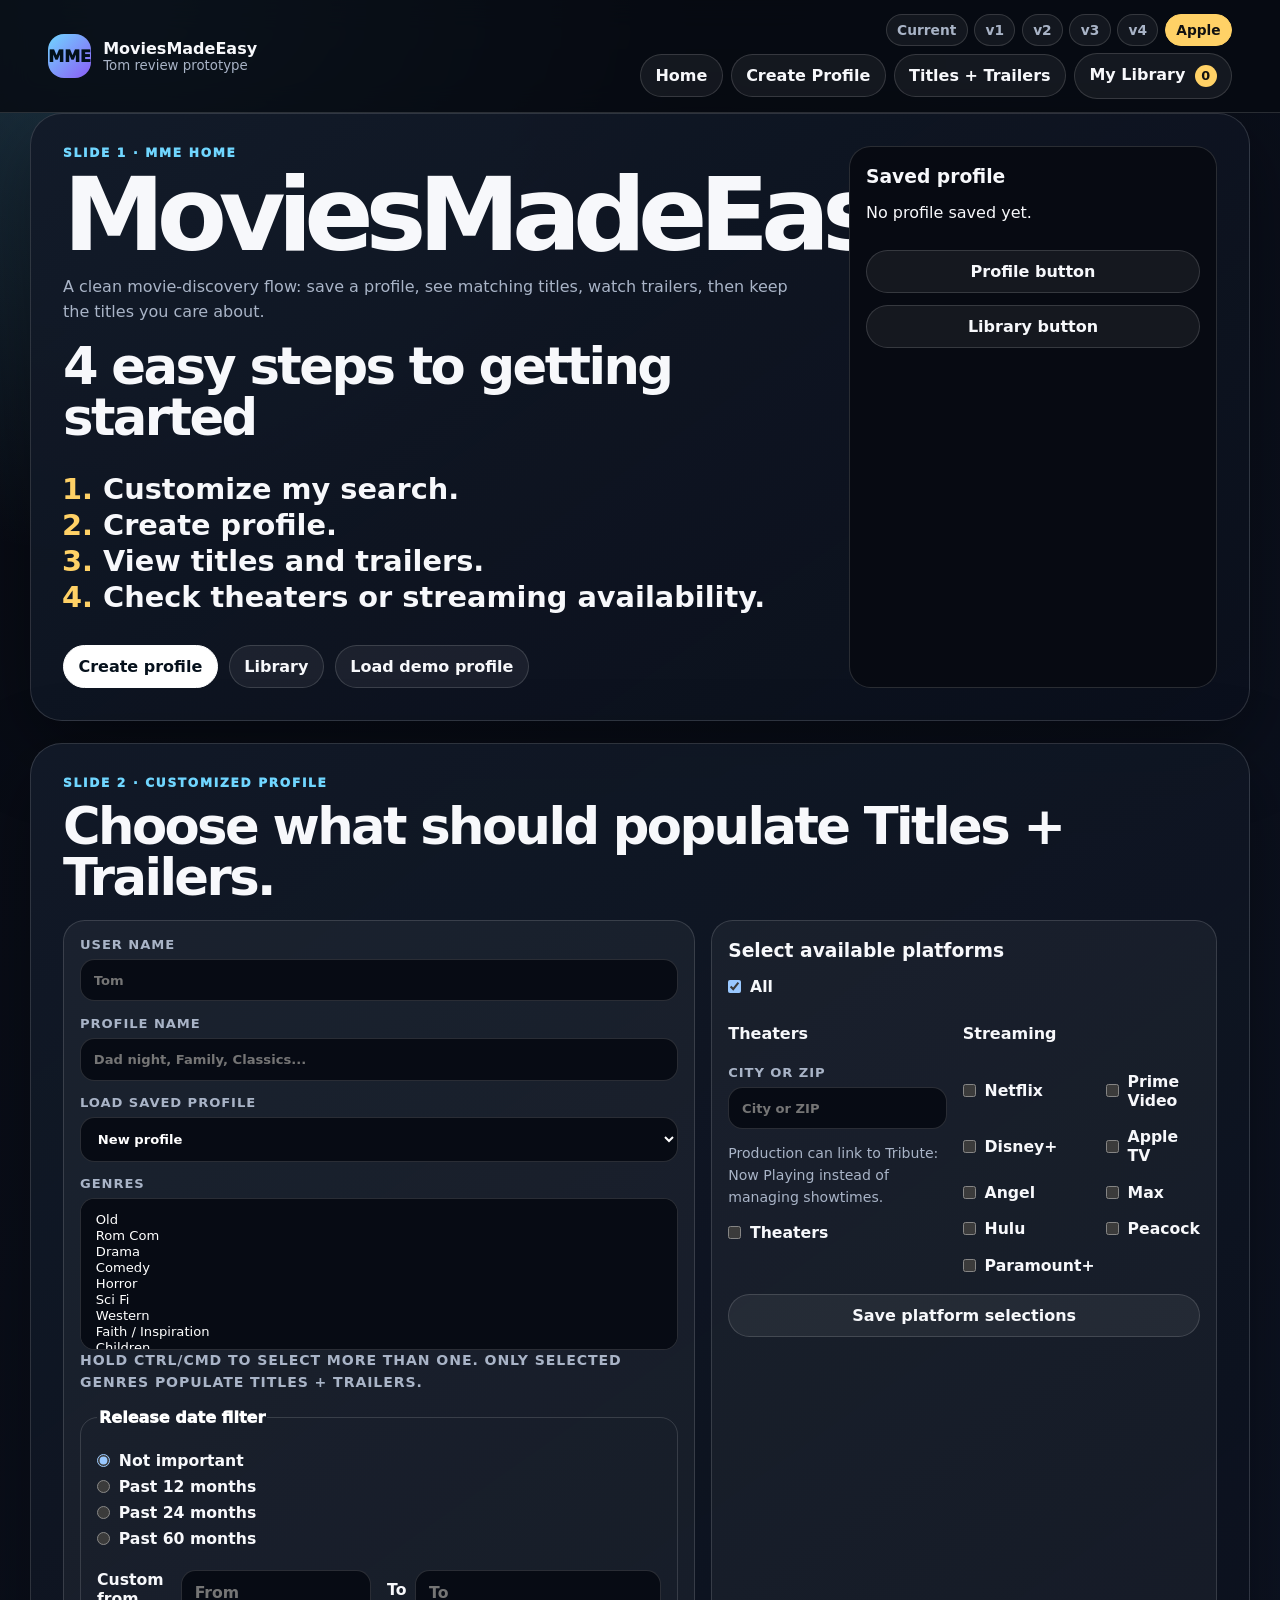
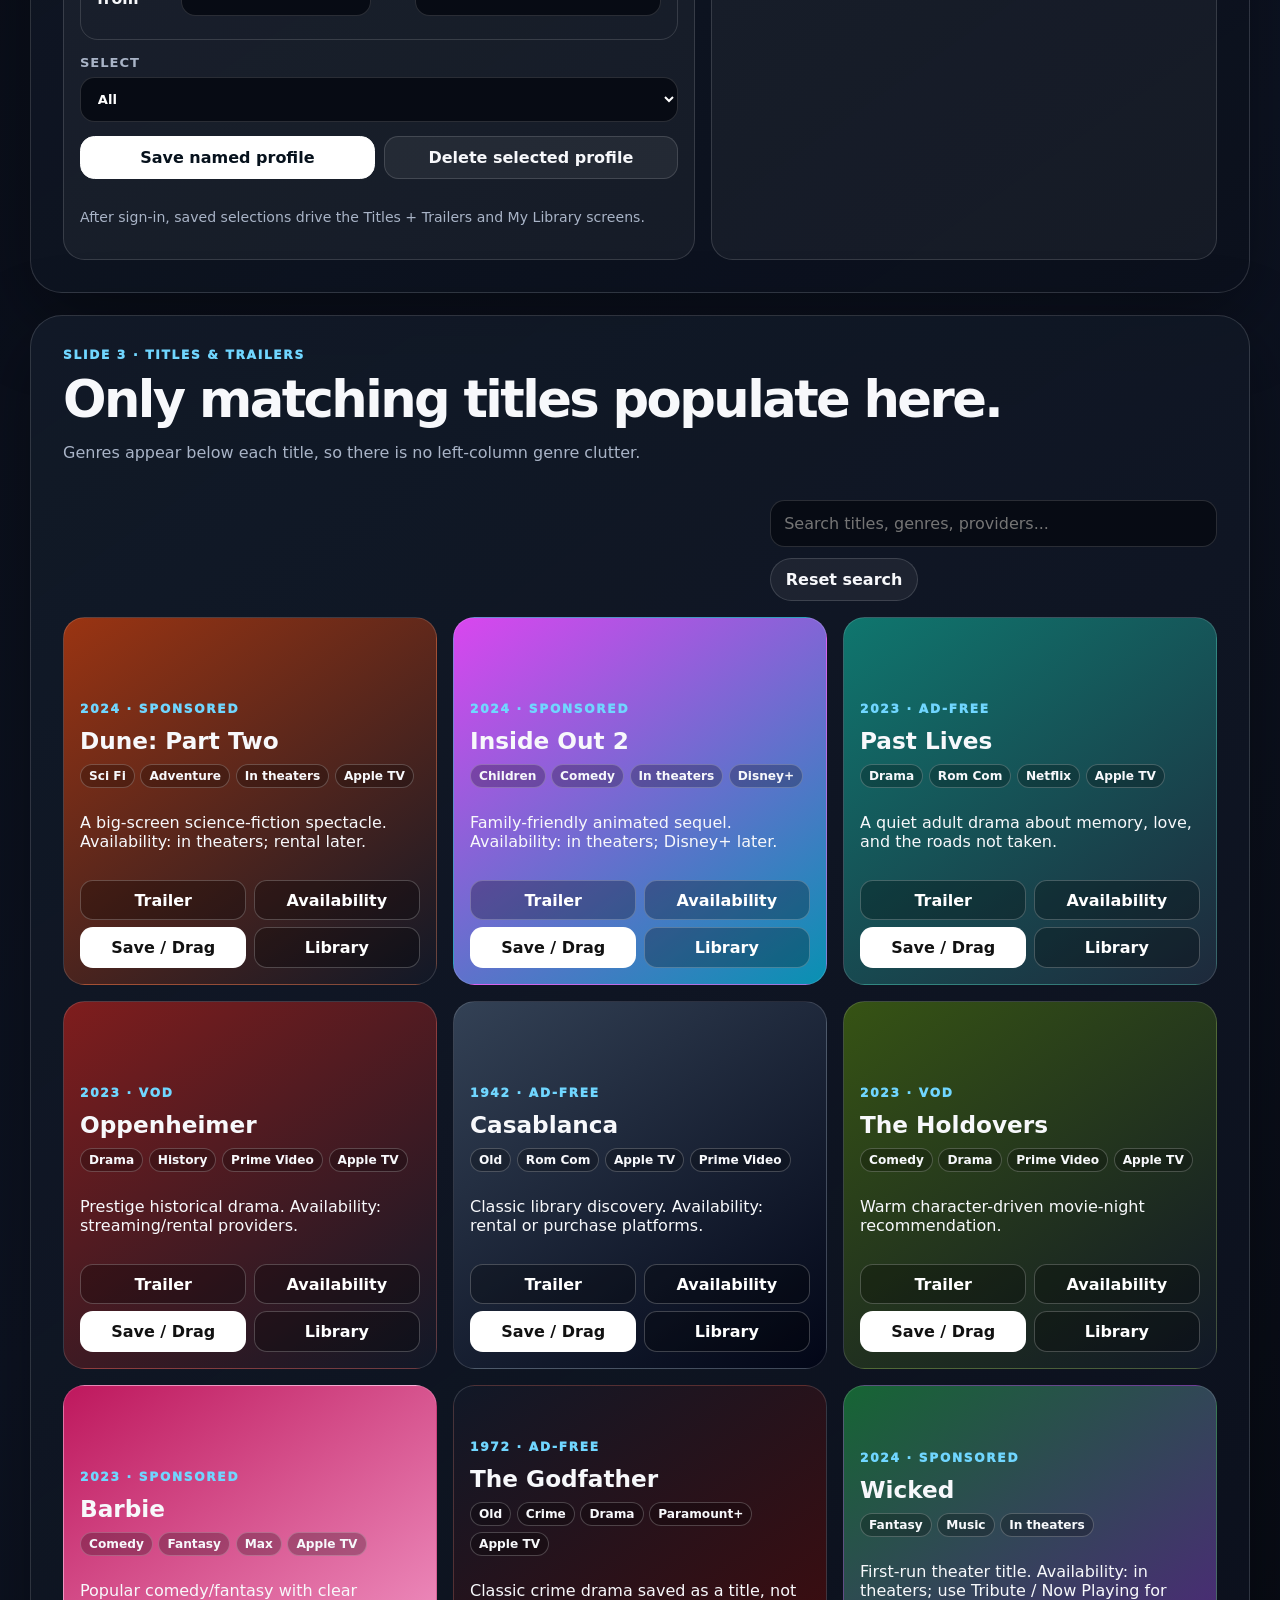
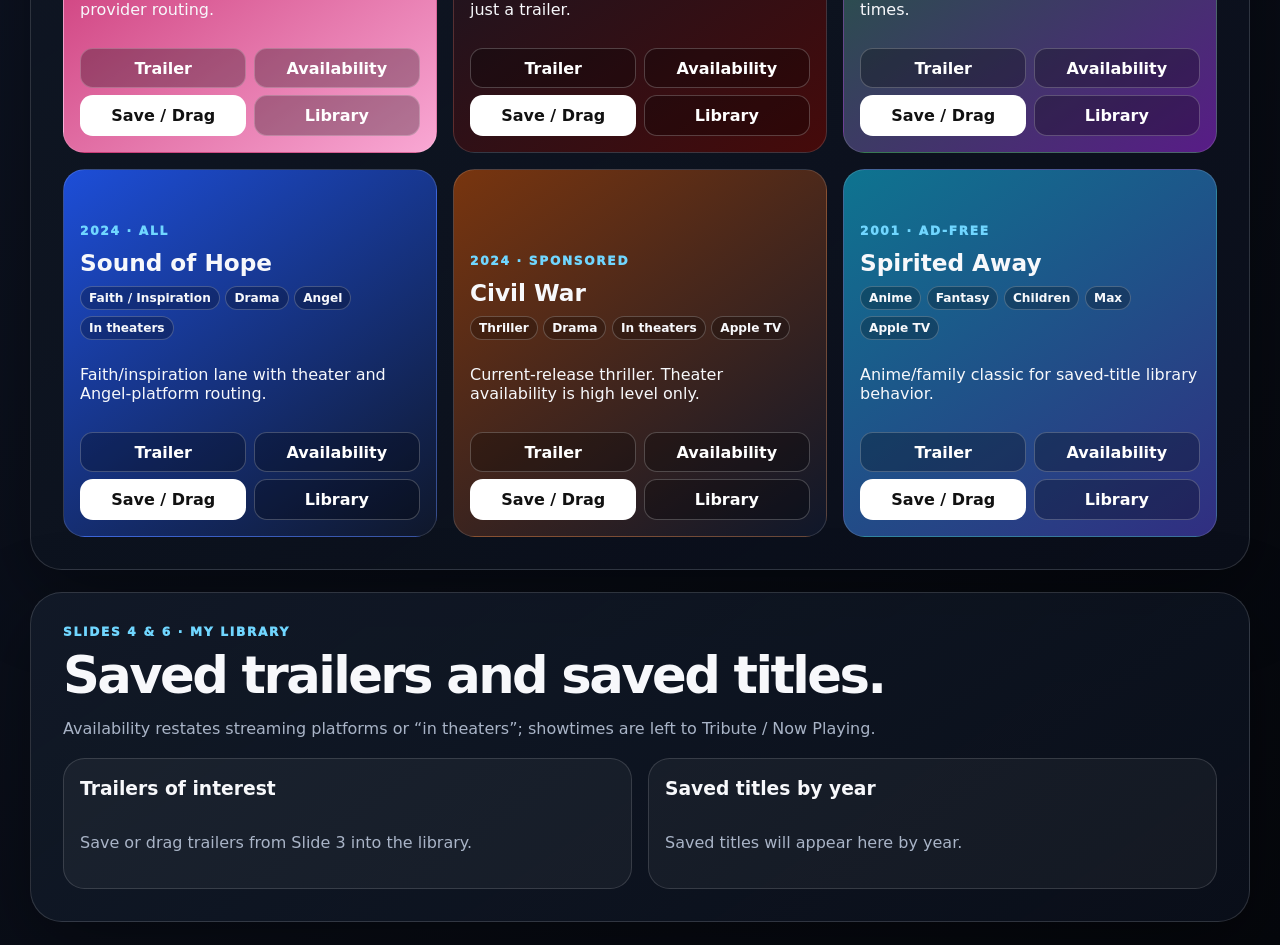
==== commit f533560a: "Restore version nav and named profiles" ====
--- a/mvp/findamovie_mvp_static/apple/index.html
+++ b/mvp/findamovie_mvp_static/apple/index.html
@@ -11,12 +11,22 @@
 <body>
   <header class="topbar">
     <a class="brand" href="#home" aria-label="MoviesMadeEasy home"><span class="mark">MME</span><span><strong>MoviesMadeEasy</strong><small>Tom review prototype</small></span></a>
-    <nav class="nav" aria-label="Prototype navigation">
-      <a href="#home">Home</a>
-      <a href="#profile">Create Profile</a>
-      <a href="#titles">Titles + Trailers</a>
-      <a href="#library">My Library <b id="libraryCount">0</b></a>
-    </nav>
+    <div class="header-actions">
+      <nav class="version-nav" aria-label="Prototype versions">
+        <a href="../">Current</a>
+        <a href="../v1/">v1</a>
+        <a href="../v2/">v2</a>
+        <a href="../v3/">v3</a>
+        <a href="../v4/">v4</a>
+        <a class="active" href="../apple/">Apple</a>
+      </nav>
+      <nav class="nav" aria-label="Prototype navigation">
+        <a href="#home">Home</a>
+        <a href="#profile">Create Profile</a>
+        <a href="#titles">Titles + Trailers</a>
+        <a href="#library">My Library <b id="libraryCount">0</b></a>
+      </nav>
+    </div>
   </header>
 
   <main>
@@ -56,6 +66,12 @@
           <label>User name
             <input id="userName" placeholder="Tom" autocomplete="username" />
           </label>
+          <label>Profile name
+            <input id="profileName" placeholder="Dad night, Family, Classics..." />
+          </label>
+          <label>Load saved profile
+            <select id="profilePicker"><option value="">New profile</option></select>
+          </label>
           <label>Genres
             <select id="genreSelect" multiple size="7" aria-describedby="genreHelp"></select>
             <span id="genreHelp" class="hint">Hold Ctrl/Cmd to select more than one. Only selected genres populate Titles + Trailers.</span>
@@ -79,7 +95,10 @@
               <option value="vod">VOD purchase or rental</option>
             </select>
           </label>
-          <button class="primary full" type="submit">Save profile</button>
+          <div class="profile-buttons">
+            <button class="primary" type="submit">Save named profile</button>
+            <button id="deleteProfile" class="secondary" type="button">Delete selected profile</button>
+          </div>
           <p class="hint">After sign-in, saved selections drive the Titles + Trailers and My Library screens.</p>
         </form>
 
--- a/mvp/findamovie_mvp_static/apple/styles.css
+++ b/mvp/findamovie_mvp_static/apple/styles.css
@@ -1 +1,10 @@
-:root{color-scheme:dark;--bg:#070a12;--panel:#121a28;--panel2:#172235;--line:rgba(255,255,255,.14);--text:#f7f8fb;--muted:#a9b4c7;--accent:#70d6ff;--gold:#ffd166;--good:#55e6a5;--bad:#ff7a90;--shadow:0 24px 80px rgba(0,0,0,.38);font-family:Inter,ui-sans-serif,system-ui,-apple-system,BlinkMacSystemFont,"Segoe UI",sans-serif}*{box-sizing:border-box}html{scroll-behavior:smooth}body{margin:0;background:radial-gradient(circle at 10% 0%,rgba(112,214,255,.22),transparent 35rem),linear-gradient(135deg,#070a12,#0d1322 55%,#05070c);color:var(--text)}a{color:inherit;text-decoration:none}button,input,select{font:inherit}.topbar{position:sticky;top:0;z-index:10;display:flex;align-items:center;justify-content:space-between;gap:1rem;padding:.85rem clamp(1rem,4vw,3rem);background:rgba(7,10,18,.82);border-bottom:1px solid var(--line);backdrop-filter:blur(14px)}.brand{display:flex;align-items:center;gap:.75rem}.mark{display:grid;place-items:center;width:2.7rem;height:2.7rem;border-radius:1rem;background:linear-gradient(135deg,var(--accent),#8b5cf6);font-weight:1000;color:#02111a}.brand small{display:block;color:var(--muted)}.nav{display:flex;flex-wrap:wrap;gap:.5rem;align-items:center}.nav a,.ghost,.secondary,.primary{border:1px solid var(--line);border-radius:999px;padding:.68rem .9rem;background:rgba(255,255,255,.06);color:var(--text);font-weight:850;cursor:pointer}.nav a:hover,.ghost:hover,.secondary:hover{border-color:var(--accent)}.nav b{display:inline-grid;place-items:center;min-width:1.35rem;height:1.35rem;margin-left:.25rem;border-radius:999px;background:var(--gold);color:#111;font-size:.8rem}.primary{background:#fff;color:#06111c;border-color:#fff}.secondary{display:inline-flex;justify-content:center}.full{width:100%;margin-top:.75rem}.screen{max-width:1220px;margin:0 auto 1.4rem;padding:clamp(1rem,3vw,2rem)}.hero,.screen:not(.hero){border:1px solid var(--line);border-radius:2rem;background:linear-gradient(145deg,rgba(18,26,40,.95),rgba(11,16,28,.82));box-shadow:var(--shadow)}.hero{display:grid;grid-template-columns:minmax(0,1fr) minmax(17rem,23rem);gap:2rem;align-items:stretch}.eyebrow{margin:0 0 .7rem;color:var(--accent);font-size:.76rem;letter-spacing:.14em;text-transform:uppercase;font-weight:950}h1{font-size:clamp(3.2rem,8vw,7rem);line-height:.86;letter-spacing:-.08em;margin:0 0 1rem}h2{font-size:clamp(1.65rem,4vw,3.3rem);line-height:1;letter-spacing:-.05em;margin:.1rem 0 1rem}h3{margin:.2rem 0 1rem}.lead,.muted,.hint{color:var(--muted);line-height:1.55}.hint{font-size:.88rem}.steps{font-size:clamp(1.05rem,2.5vw,1.8rem);line-height:1.25;font-weight:900}.steps li::marker{color:var(--gold)}.actions,.row-head,.search-row{display:flex;gap:.7rem;flex-wrap:wrap;align-items:center}.card{border:1px solid var(--line);border-radius:1.35rem;background:rgba(255,255,255,.045);padding:1rem}.status-card{background:#070a12}.profile-layout{display:grid;grid-template-columns:minmax(0,1fr) minmax(18rem,.8fr);gap:1rem}.form-card{display:grid;gap:.9rem}label{display:block;color:var(--muted);font-size:.82rem;text-transform:uppercase;letter-spacing:.07em;font-weight:900}input,select{width:100%;margin-top:.45rem;border:1px solid var(--line);border-radius:.9rem;background:#070b14;color:#fff;padding:.8rem;outline:none}select[multiple]{min-height:12rem}input:focus,select:focus{border-color:var(--accent);box-shadow:0 0 0 4px rgba(112,214,255,.13)}fieldset{border:1px solid var(--line);border-radius:1.1rem;padding:1rem;margin:0}legend{font-weight:950;color:#fff}fieldset label,.check{display:flex;align-items:center;gap:.55rem;text-transform:none;letter-spacing:0;font-size:.98rem;color:var(--text);margin:.45rem 0}input[type=radio],input[type=checkbox]{width:auto;margin:0}.two-col,.platform-grid,.library-layout{display:grid;grid-template-columns:1fr 1fr;gap:1rem}.check-list{display:grid;grid-template-columns:1fr 1fr;gap:.2rem .7rem}.section-head{margin-bottom:1rem}.row-head{justify-content:space-between}.search-row{margin-left:auto}.search-row input{min-width:18rem}.results-grid{display:grid;grid-template-columns:repeat(3,minmax(0,1fr));gap:1rem}.movie-card{position:relative;overflow:hidden;border:1px solid var(--line);border-radius:1.35rem;background:linear-gradient(145deg,var(--c1),var(--c2));min-height:23rem;padding:1rem;display:flex;flex-direction:column;justify-content:flex-end}.poster-glow{position:absolute;inset:0;background:radial-gradient(circle at 30% 20%,rgba(255,255,255,.23),transparent 28%),linear-gradient(180deg,transparent,rgba(0,0,0,.72));pointer-events:none}.movie-card>*{position:relative}.movie-card h3{font-size:1.45rem;margin:0}.chips{display:flex;flex-wrap:wrap;gap:.35rem;margin:.6rem 0}.chip{border:1px solid rgba(255,255,255,.22);background:rgba(0,0,0,.25);border-radius:999px;padding:.25rem .5rem;font-size:.76rem;font-weight:900}.card-actions{display:grid;grid-template-columns:1fr 1fr;gap:.45rem;margin-top:.8rem}.card-actions button,.card-actions a{border:1px solid rgba(255,255,255,.22);border-radius:.8rem;padding:.6rem;background:rgba(0,0,0,.28);color:#fff;font-weight:900;text-align:center}.card-actions .save{background:#fff;color:#111}.empty{border:1px dashed var(--line);border-radius:1rem;padding:1.5rem;color:var(--muted);text-align:center}.hidden{display:none}.library-list{display:grid;gap:.65rem}.library-item{border:1px solid var(--line);border-radius:1rem;background:#080c15;padding:.8rem}.library-item strong{display:block}.library-actions{display:flex;gap:.45rem;flex-wrap:wrap;margin-top:.55rem}.library-actions a,.library-actions button{border:1px solid var(--line);border-radius:999px;background:rgba(255,255,255,.06);color:#fff;padding:.45rem .65rem}dialog{border:0;background:transparent;color:var(--text);padding:1rem;max-width:46rem;width:calc(100% - 2rem)}dialog::backdrop{background:rgba(0,0,0,.72)}.modal-card{position:relative;border:1px solid var(--line);border-radius:1.4rem;background:#0b111d;padding:1.2rem;box-shadow:var(--shadow)}.modal-close{position:absolute;right:.8rem;top:.8rem;border:1px solid var(--line);border-radius:999px;background:#111827;color:#fff;width:2.2rem;height:2.2rem}.route-list{display:grid;gap:.5rem;margin-top:1rem}.route-list a{border:1px solid var(--line);border-radius:.9rem;padding:.7rem;background:rgba(255,255,255,.06)}@media(max-width:900px){.hero,.profile-layout,.library-layout{grid-template-columns:1fr}.results-grid{grid-template-columns:1fr 1fr}.home-account{grid-template-columns:1fr}.search-row{width:100%}.search-row input{min-width:0}}@media(max-width:640px){.topbar{position:static;align-items:flex-start;flex-direction:column}.results-grid,.two-col,.platform-grid{grid-template-columns:1fr}.screen{border-radius:1.2rem}.check-list{grid-template-columns:1fr}}+:root{color-scheme:dark;--bg:#070a12;--panel:#121a28;--panel2:#172235;--line:rgba(255,255,255,.14);--text:#f7f8fb;--muted:#a9b4c7;--accent:#70d6ff;--gold:#ffd166;--good:#55e6a5;--bad:#ff7a90;--shadow:0 24px 80px rgba(0,0,0,.38);font-family:Inter,ui-sans-serif,system-ui,-apple-system,BlinkMacSystemFont,"Segoe UI",sans-serif}*{box-sizing:border-box}html{scroll-behavior:smooth}body{margin:0;background:radial-gradient(circle at 10% 0%,rgba(112,214,255,.22),transparent 35rem),linear-gradient(135deg,#070a12,#0d1322 55%,#05070c);color:var(--text)}a{color:inherit;text-decoration:none}button,input,select{font:inherit}.topbar{position:sticky;top:0;z-index:10;display:flex;align-items:center;justify-content:space-between;gap:1rem;padding:.85rem clamp(1rem,4vw,3rem);background:rgba(7,10,18,.82);border-bottom:1px solid var(--line);backdrop-filter:blur(14px)}.brand{display:flex;align-items:center;gap:.75rem}.mark{display:grid;place-items:center;width:2.7rem;height:2.7rem;border-radius:1rem;background:linear-gradient(135deg,var(--accent),#8b5cf6);font-weight:1000;color:#02111a}.brand small{display:block;color:var(--muted)}.nav{display:flex;flex-wrap:wrap;gap:.5rem;align-items:center}.nav a,.ghost,.secondary,.primary{border:1px solid var(--line);border-radius:999px;padding:.68rem .9rem;background:rgba(255,255,255,.06);color:var(--text);font-weight:850;cursor:pointer}.nav a:hover,.ghost:hover,.secondary:hover{border-color:var(--accent)}.nav b{display:inline-grid;place-items:center;min-width:1.35rem;height:1.35rem;margin-left:.25rem;border-radius:999px;background:var(--gold);color:#111;font-size:.8rem}.primary{background:#fff;color:#06111c;border-color:#fff}.secondary{display:inline-flex;justify-content:center}.full{width:100%;margin-top:.75rem}.screen{max-width:1220px;margin:0 auto 1.4rem;padding:clamp(1rem,3vw,2rem)}.hero,.screen:not(.hero){border:1px solid var(--line);border-radius:2rem;background:linear-gradient(145deg,rgba(18,26,40,.95),rgba(11,16,28,.82));box-shadow:var(--shadow)}.hero{display:grid;grid-template-columns:minmax(0,1fr) minmax(17rem,23rem);gap:2rem;align-items:stretch}.eyebrow{margin:0 0 .7rem;color:var(--accent);font-size:.76rem;letter-spacing:.14em;text-transform:uppercase;font-weight:950}h1{font-size:clamp(3.2rem,8vw,7rem);line-height:.86;letter-spacing:-.08em;margin:0 0 1rem}h2{font-size:clamp(1.65rem,4vw,3.3rem);line-height:1;letter-spacing:-.05em;margin:.1rem 0 1rem}h3{margin:.2rem 0 1rem}.lead,.muted,.hint{color:var(--muted);line-height:1.55}.hint{font-size:.88rem}.steps{font-size:clamp(1.05rem,2.5vw,1.8rem);line-height:1.25;font-weight:900}.steps li::marker{color:var(--gold)}.actions,.row-head,.search-row{display:flex;gap:.7rem;flex-wrap:wrap;align-items:center}.card{border:1px solid var(--line);border-radius:1.35rem;background:rgba(255,255,255,.045);padding:1rem}.status-card{background:#070a12}.profile-layout{display:grid;grid-template-columns:minmax(0,1fr) minmax(18rem,.8fr);gap:1rem}.form-card{display:grid;gap:.9rem}label{display:block;color:var(--muted);font-size:.82rem;text-transform:uppercase;letter-spacing:.07em;font-weight:900}input,select{width:100%;margin-top:.45rem;border:1px solid var(--line);border-radius:.9rem;background:#070b14;color:#fff;padding:.8rem;outline:none}select[multiple]{min-height:12rem}input:focus,select:focus{border-color:var(--accent);box-shadow:0 0 0 4px rgba(112,214,255,.13)}fieldset{border:1px solid var(--line);border-radius:1.1rem;padding:1rem;margin:0}legend{font-weight:950;color:#fff}fieldset label,.check{display:flex;align-items:center;gap:.55rem;text-transform:none;letter-spacing:0;font-size:.98rem;color:var(--text);margin:.45rem 0}input[type=radio],input[type=checkbox]{width:auto;margin:0}.two-col,.platform-grid,.library-layout{display:grid;grid-template-columns:1fr 1fr;gap:1rem}.check-list{display:grid;grid-template-columns:1fr 1fr;gap:.2rem .7rem}.section-head{margin-bottom:1rem}.row-head{justify-content:space-between}.search-row{margin-left:auto}.search-row input{min-width:18rem}.results-grid{display:grid;grid-template-columns:repeat(3,minmax(0,1fr));gap:1rem}.movie-card{position:relative;overflow:hidden;border:1px solid var(--line);border-radius:1.35rem;background:linear-gradient(145deg,var(--c1),var(--c2));min-height:23rem;padding:1rem;display:flex;flex-direction:column;justify-content:flex-end}.poster-glow{position:absolute;inset:0;background:radial-gradient(circle at 30% 20%,rgba(255,255,255,.23),transparent 28%),linear-gradient(180deg,transparent,rgba(0,0,0,.72));pointer-events:none}.movie-card>*{position:relative}.movie-card h3{font-size:1.45rem;margin:0}.chips{display:flex;flex-wrap:wrap;gap:.35rem;margin:.6rem 0}.chip{border:1px solid rgba(255,255,255,.22);background:rgba(0,0,0,.25);border-radius:999px;padding:.25rem .5rem;font-size:.76rem;font-weight:900}.card-actions{display:grid;grid-template-columns:1fr 1fr;gap:.45rem;margin-top:.8rem}.card-actions button,.card-actions a{border:1px solid rgba(255,255,255,.22);border-radius:.8rem;padding:.6rem;background:rgba(0,0,0,.28);color:#fff;font-weight:900;text-align:center}.card-actions .save{background:#fff;color:#111}.empty{border:1px dashed var(--line);border-radius:1rem;padding:1.5rem;color:var(--muted);text-align:center}.hidden{display:none}.library-list{display:grid;gap:.65rem}.library-item{border:1px solid var(--line);border-radius:1rem;background:#080c15;padding:.8rem}.library-item strong{display:block}.library-actions{display:flex;gap:.45rem;flex-wrap:wrap;margin-top:.55rem}.library-actions a,.library-actions button{border:1px solid var(--line);border-radius:999px;background:rgba(255,255,255,.06);color:#fff;padding:.45rem .65rem}dialog{border:0;background:transparent;color:var(--text);padding:1rem;max-width:46rem;width:calc(100% - 2rem)}dialog::backdrop{background:rgba(0,0,0,.72)}.modal-card{position:relative;border:1px solid var(--line);border-radius:1.4rem;background:#0b111d;padding:1.2rem;box-shadow:var(--shadow)}.modal-close{position:absolute;right:.8rem;top:.8rem;border:1px solid var(--line);border-radius:999px;background:#111827;color:#fff;width:2.2rem;height:2.2rem}.route-list{display:grid;gap:.5rem;margin-top:1rem}.route-list a{border:1px solid var(--line);border-radius:.9rem;padding:.7rem;background:rgba(255,255,255,.06)}@media(max-width:900px){.hero,.profile-layout,.library-layout{grid-template-columns:1fr}.results-grid{grid-template-columns:1fr 1fr}.home-account{grid-template-columns:1fr}.search-row{width:100%}.search-row input{min-width:0}}@media(max-width:640px){.topbar{position:static;align-items:flex-start;flex-direction:column}.results-grid,.two-col,.platform-grid{grid-template-columns:1fr}.screen{border-radius:1.2rem}.check-list{grid-template-columns:1fr}}
+
+/* Emergency mobile polish pass */
+html,body{width:100%;max-width:100%;overflow-x:hidden}.screen,.hero,.card,.movie-card,.modal-card{min-width:0}.topbar{min-width:0}.brand{min-width:0}.brand span:last-child{min-width:0}.brand strong,.brand small{overflow-wrap:anywhere}.nav{max-width:100%}.nav a,.nav button{white-space:normal}.results-grid,.profile-layout,.library-layout,.two-col,.platform-grid{min-width:0}.movie-card{word-break:normal;overflow-wrap:anywhere}.search-row input{max-width:100%}select[multiple]{max-width:100%;min-height:9.5rem}.card-actions{min-width:0}.card-actions button,.card-actions a{min-width:0;white-space:normal}.modal-card{max-height:calc(100vh - 2rem);overflow:auto}
+@media(max-width:760px){
+  body{font-size:15px;background:#070a12}.topbar{position:static;display:block;padding:.75rem}.brand{margin-bottom:.7rem}.mark{width:2.25rem;height:2.25rem;border-radius:.75rem}.nav{display:grid;grid-template-columns:1fr 1fr;gap:.45rem}.nav a{display:flex;align-items:center;justify-content:center;min-height:2.55rem;padding:.55rem .45rem;text-align:center;font-size:.9rem}.screen{width:calc(100% - 1rem);margin:.5rem auto 1rem;padding:1rem;border-radius:1.15rem}.hero{display:block}.status-card{margin-top:1rem}h1{font-size:clamp(2.45rem,17vw,4.4rem);letter-spacing:-.06em}h2{font-size:clamp(1.55rem,9vw,2.4rem)}.lead,.muted,.hint{font-size:.95rem}.steps{font-size:1.05rem;padding-left:1.25rem}.actions,.row-head,.search-row{display:grid;grid-template-columns:1fr;align-items:stretch;width:100%;margin-left:0}.actions a,.actions button,.search-row button{width:100%;justify-content:center}.profile-layout,.library-layout,.two-col,.platform-grid,.results-grid{grid-template-columns:1fr}.form-card,.platform-card,.card{padding:.85rem;border-radius:1rem}fieldset{padding:.8rem}.check-list{grid-template-columns:1fr}.results-grid{gap:.75rem}.movie-card{min-height:18rem;padding:.85rem;border-radius:1rem}.movie-card h3{font-size:1.25rem}.chips{gap:.25rem}.chip{font-size:.7rem}.card-actions{grid-template-columns:1fr;gap:.38rem}.card-actions button,.card-actions a{padding:.65rem}.search-row input,input,select{font-size:16px;padding:.75rem;border-radius:.75rem}.library-item{padding:.75rem}.library-actions{display:grid;grid-template-columns:1fr}.library-actions a,.library-actions button{text-align:center}.modal-card{padding:1rem;border-radius:1rem}dialog{width:100%;max-width:100%;padding:.5rem}.route-list a{overflow-wrap:anywhere}
+}
+@media(max-width:380px){.nav{grid-template-columns:1fr}.screen{width:calc(100% - .5rem);padding:.75rem}.eyebrow{font-size:.68rem}.movie-card{min-height:16rem}.primary,.secondary,.ghost{padding:.62rem .7rem}}
+
+.header-actions{display:flex;flex-direction:column;align-items:flex-end;gap:.45rem}.version-nav{display:flex;flex-wrap:wrap;justify-content:flex-end;gap:.4rem}.version-nav a{border:1px solid var(--line);border-radius:999px;padding:.45rem .65rem;background:rgba(255,255,255,.055);color:var(--muted);font-weight:900;font-size:.86rem}.version-nav a.active{background:var(--gold);color:#111;border-color:var(--gold)}.profile-buttons{display:grid;grid-template-columns:1fr 1fr;gap:.55rem}.profile-buttons .primary,.profile-buttons .secondary{width:100%;justify-content:center;border-radius:.9rem}@media(max-width:760px){.header-actions{align-items:stretch;width:100%}.version-nav,.nav{justify-content:flex-start}.profile-buttons{grid-template-columns:1fr}}
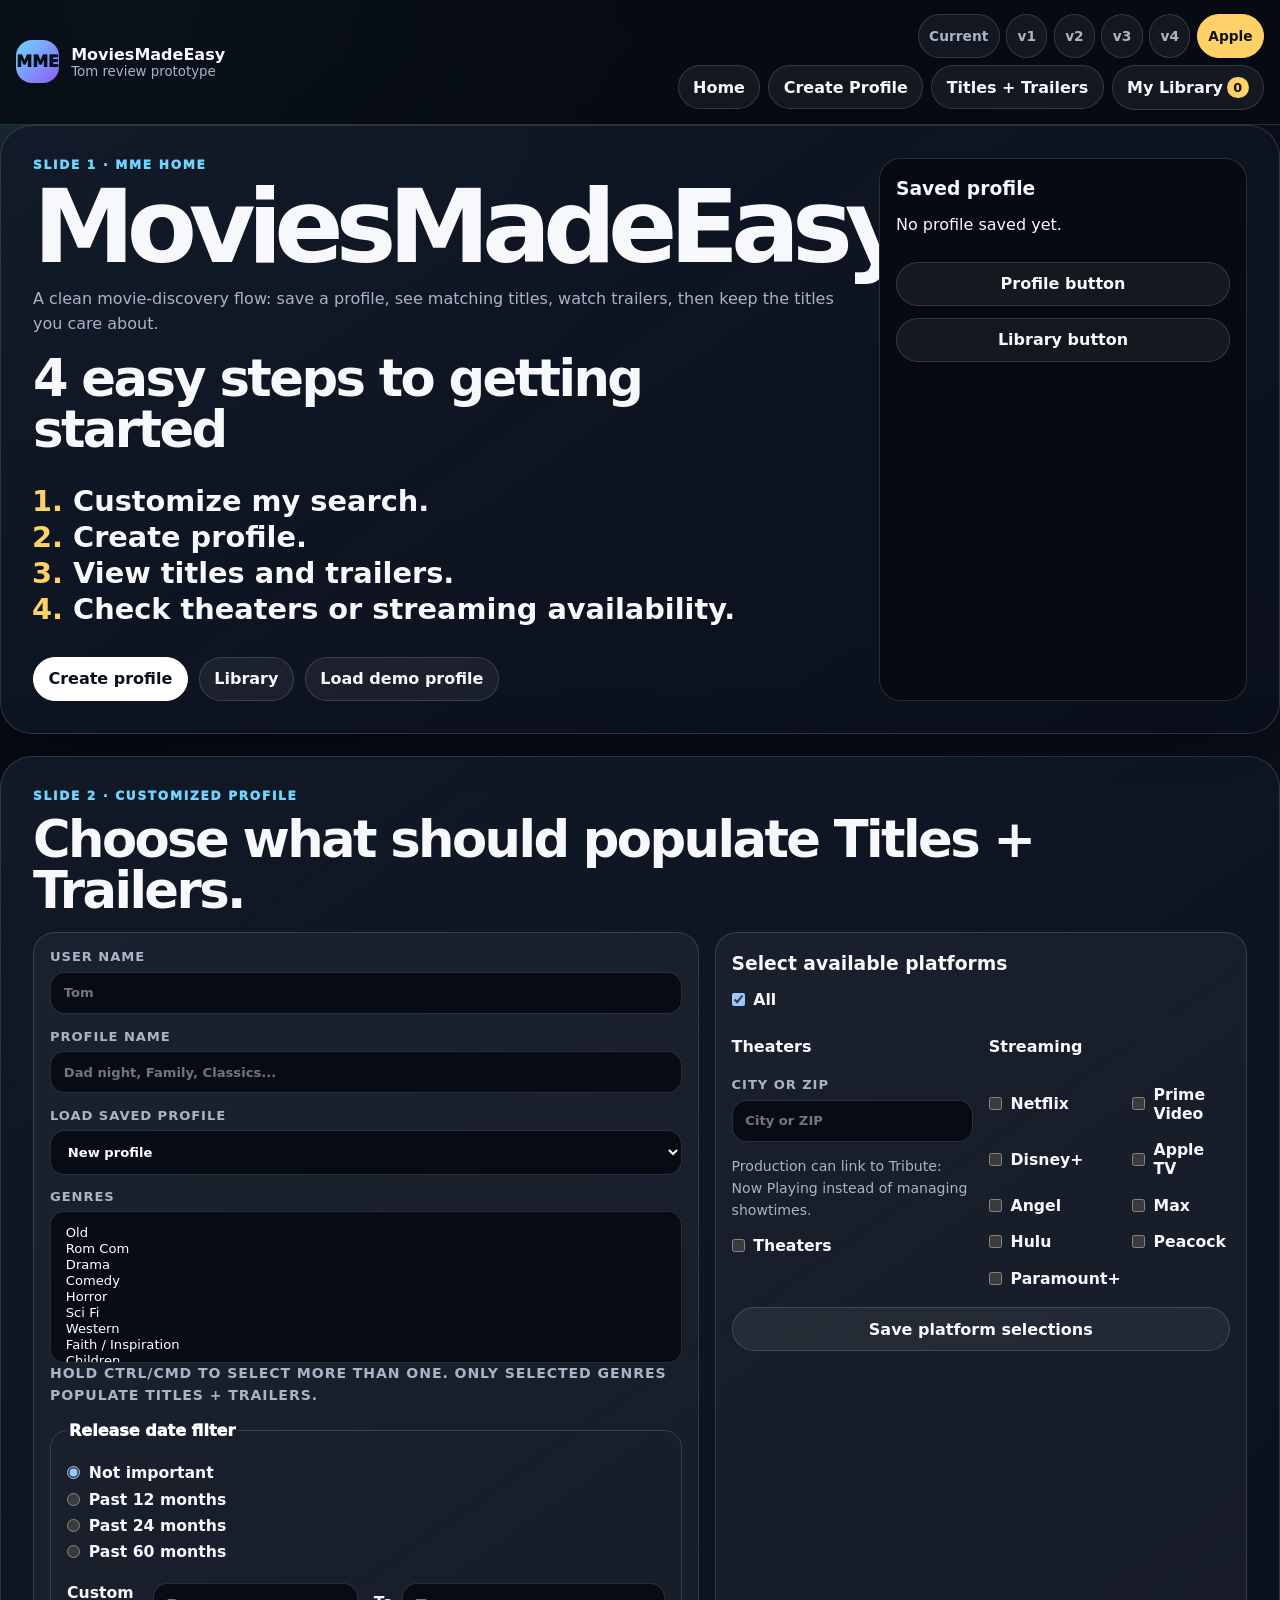
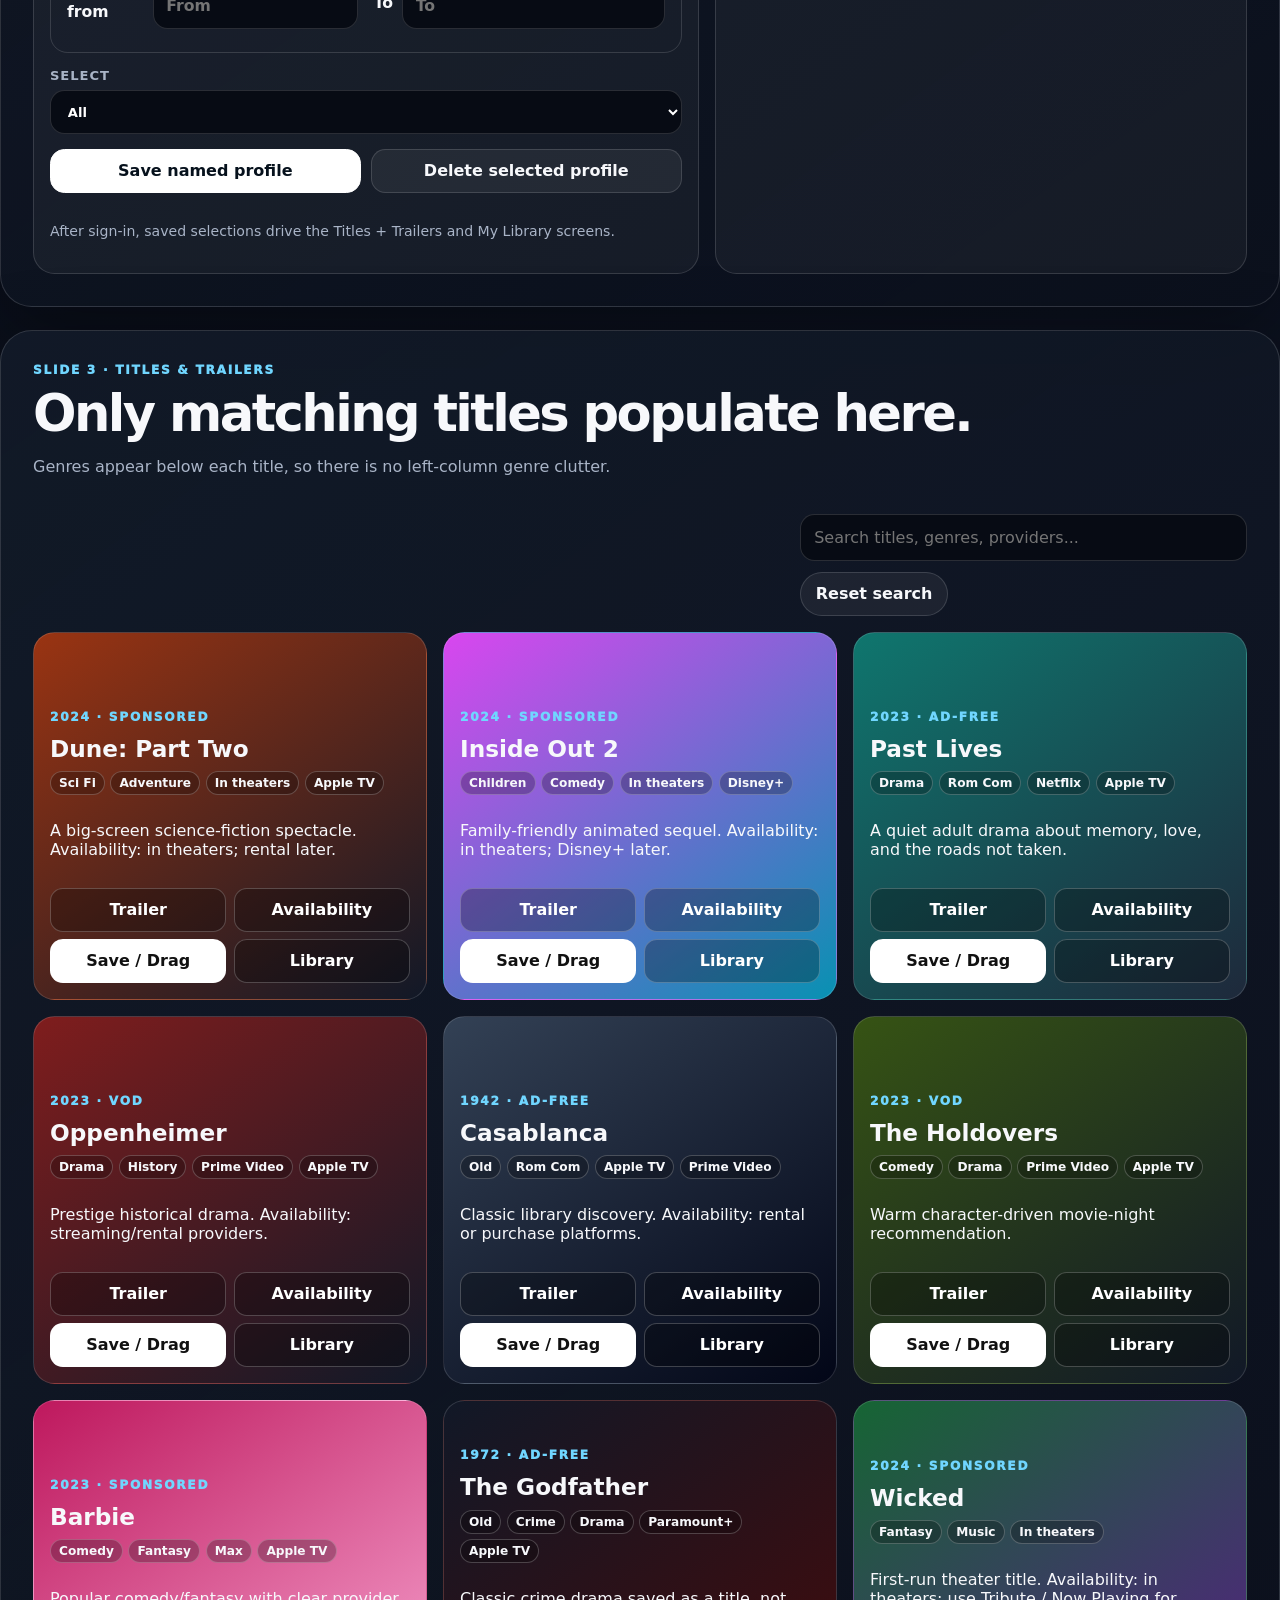
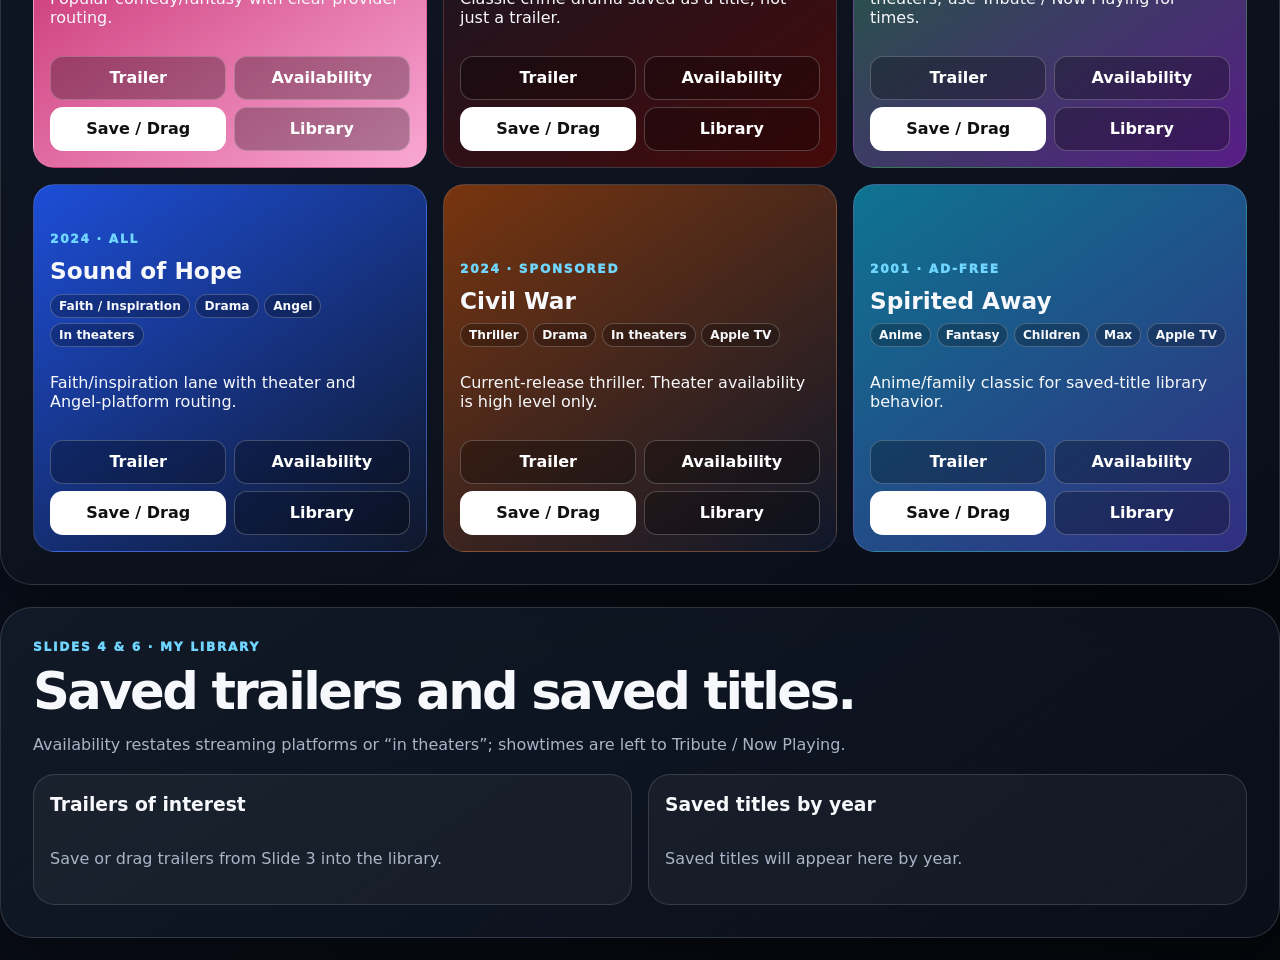
==== commit 0555d4d2: "Mobile renderer polish for phone layout" ====
--- a/mvp/findamovie_mvp_static/apple/index.html
+++ b/mvp/findamovie_mvp_static/apple/index.html
@@ -6,7 +6,7 @@
   <title>MoviesMadeEasy — Tom Review Prototype</title>
   <meta name="description" content="MoviesMadeEasy presentable prototype: profile, platform selection, trailer-first titles, and saved library." />
   <link rel="manifest" href="./manifest.webmanifest" />
-  <link rel="stylesheet" href="./styles.css?v=tom-notes-20260702" />
+  <link rel="stylesheet" href="./styles.css?v=mobile-20260706a" />
 </head>
 <body>
   <header class="topbar">
--- a/mvp/findamovie_mvp_static/apple/styles.css
+++ b/mvp/findamovie_mvp_static/apple/styles.css
@@ -8,3 +8,14 @@
 @media(max-width:380px){.nav{grid-template-columns:1fr}.screen{width:calc(100% - .5rem);padding:.75rem}.eyebrow{font-size:.68rem}.movie-card{min-height:16rem}.primary,.secondary,.ghost{padding:.62rem .7rem}}
 
 .header-actions{display:flex;flex-direction:column;align-items:flex-end;gap:.45rem}.version-nav{display:flex;flex-wrap:wrap;justify-content:flex-end;gap:.4rem}.version-nav a{border:1px solid var(--line);border-radius:999px;padding:.45rem .65rem;background:rgba(255,255,255,.055);color:var(--muted);font-weight:900;font-size:.86rem}.version-nav a.active{background:var(--gold);color:#111;border-color:var(--gold)}.profile-buttons{display:grid;grid-template-columns:1fr 1fr;gap:.55rem}.profile-buttons .primary,.profile-buttons .secondary{width:100%;justify-content:center;border-radius:.9rem}@media(max-width:760px){.header-actions{align-items:stretch;width:100%}.version-nav,.nav{justify-content:flex-start}.profile-buttons{grid-template-columns:1fr}}
+
+/* Mobile renderer pass — Android Chrome/Fennec, 2026-07-06
+   Goal: make the prototype feel like a phone app instead of a squeezed desktop page. */
+:root{--phone-gutter:clamp(.72rem,3.7vw,1rem);--tap:44px}html{font-size:16px;-webkit-text-size-adjust:100%;text-size-adjust:100%}body{min-width:320px;overscroll-behavior-y:contain}img,svg,video,canvas{max-width:100%;height:auto}button,a,input,select{touch-action:manipulation}.topbar,.header-actions,.version-nav,.nav,.screen,.hero,.profile-layout,.library-layout,.two-col,.platform-grid,.results-grid,.card,.form-card,.movie-card,.library-item{max-width:100%;min-width:0}.topbar{padding-left:var(--phone-gutter);padding-right:var(--phone-gutter)}.header-actions{min-width:0}.brand{flex:0 1 auto}.brand strong{line-height:1.05}.version-nav,.nav{scrollbar-width:none}.version-nav::-webkit-scrollbar,.nav::-webkit-scrollbar{display:none}.version-nav a,.nav a,.primary,.secondary,.ghost,.card-actions a,.card-actions button,.library-actions a,.library-actions button{min-height:var(--tap);display:inline-flex;align-items:center;justify-content:center}.screen{scroll-margin-top:5rem}.home-account{display:grid;grid-template-columns:1fr 1fr;gap:.75rem;margin-top:1rem}.home-account .full{grid-column:1/-1}.profile-buttons{display:grid;grid-template-columns:1fr 1fr;gap:.65rem}.route-list a{min-height:var(--tap)}
+@media(max-width:820px){
+  body{background:#070a12}.topbar{position:sticky;top:0;display:grid;grid-template-columns:1fr;align-items:stretch;gap:.62rem;padding-top:.55rem;padding-bottom:.6rem}.brand{gap:.62rem}.mark{width:2.35rem;height:2.35rem;border-radius:.8rem}.brand small{font-size:.78rem}.header-actions{align-items:stretch;width:100%;gap:.45rem}.version-nav,.nav{display:flex;flex-wrap:nowrap;overflow-x:auto;justify-content:flex-start;gap:.38rem;padding-bottom:.05rem;-webkit-overflow-scrolling:touch}.version-nav a,.nav a{flex:0 0 auto;white-space:nowrap;padding:.55rem .72rem;font-size:.86rem}.nav b{min-width:1.2rem;height:1.2rem;font-size:.72rem}.screen{width:calc(100% - (var(--phone-gutter) * 2));margin:.75rem auto 1rem;padding:1rem;border-radius:1.15rem}.hero{display:grid;grid-template-columns:1fr;gap:1rem}.status-card{margin-top:0}.eyebrow{font-size:.7rem;letter-spacing:.12em}h1{font-size:clamp(2.65rem,15vw,4.25rem);line-height:.9;margin-bottom:.85rem}h2{font-size:clamp(1.65rem,8vw,2.35rem);line-height:1.02}.lead,.muted,.hint{font-size:.95rem;line-height:1.48}.steps{font-size:1.05rem;line-height:1.32;padding-left:1.35rem}.actions,.row-head,.search-row{display:grid;grid-template-columns:1fr;gap:.55rem;width:100%;align-items:stretch}.actions a,.actions button,.search-row button,.primary,.secondary,.ghost{width:100%;text-align:center}.home-account,.profile-layout,.library-layout,.two-col,.platform-grid,.results-grid{grid-template-columns:1fr}.form-card,.platform-card,.card,.library-item{padding:.9rem;border-radius:1rem}fieldset{padding:.85rem;border-radius:1rem}fieldset label,.check{font-size:.96rem;line-height:1.28}.check-list{grid-template-columns:1fr;gap:.18rem}.profile-buttons{grid-template-columns:1fr}.search-row{margin-left:0}.search-row input,input,select{font-size:16px;padding:.78rem;border-radius:.78rem}.search-row input{min-width:0;width:100%}select[multiple]{min-height:9rem}.results-grid{gap:.85rem}.movie-card{min-height:auto;aspect-ratio:4/5;padding:.92rem;border-radius:1rem}.movie-card h3{font-size:1.28rem;line-height:1.05}.chips{gap:.25rem;margin:.5rem 0}.chip{font-size:.68rem;padding:.22rem .45rem}.card-actions{grid-template-columns:1fr;gap:.42rem}.card-actions a,.card-actions button{padding:.65rem}.library-actions{display:grid;grid-template-columns:1fr;gap:.42rem}.library-actions a,.library-actions button{text-align:center}.modal-card{padding:1rem;border-radius:1rem;max-height:calc(100dvh - 1rem);overflow:auto}dialog{width:100%;max-width:100%;padding:.5rem}.modal-close{width:2.5rem;height:2.5rem}.route-list{gap:.45rem}.route-list a{overflow-wrap:anywhere}
+}
+@media(max-width:430px){
+  :root{--phone-gutter:.55rem}.topbar{border-bottom-color:rgba(255,255,255,.1)}.brand small{display:none}.version-nav a,.nav a{font-size:.82rem;padding:.52rem .62rem}.screen{padding:.82rem;border-radius:1rem}.hero,.screen:not(.hero){box-shadow:0 14px 42px rgba(0,0,0,.32)}h1{font-size:clamp(2.35rem,16vw,3.7rem)}h2{font-size:clamp(1.45rem,8vw,2rem)}.lead,.muted,.hint{font-size:.92rem}.steps{font-size:.98rem}.form-card,.platform-card,.card,.library-item{padding:.78rem}.movie-card{aspect-ratio:auto;min-height:18.5rem}.movie-card h3{font-size:1.18rem}.primary,.secondary,.ghost{padding:.66rem .7rem}.section-head{margin-bottom:.75rem}.row-head h2,.section-head h2{margin-bottom:.55rem}
+}
+@media(max-width:360px){.version-nav a,.nav a{font-size:.78rem;padding:.48rem .55rem}.screen{width:calc(100% - .5rem);padding:.7rem}.mark{width:2.1rem;height:2.1rem}.movie-card{min-height:17rem}.chip{font-size:.64rem}.card-actions a,.card-actions button{font-size:.9rem}}
